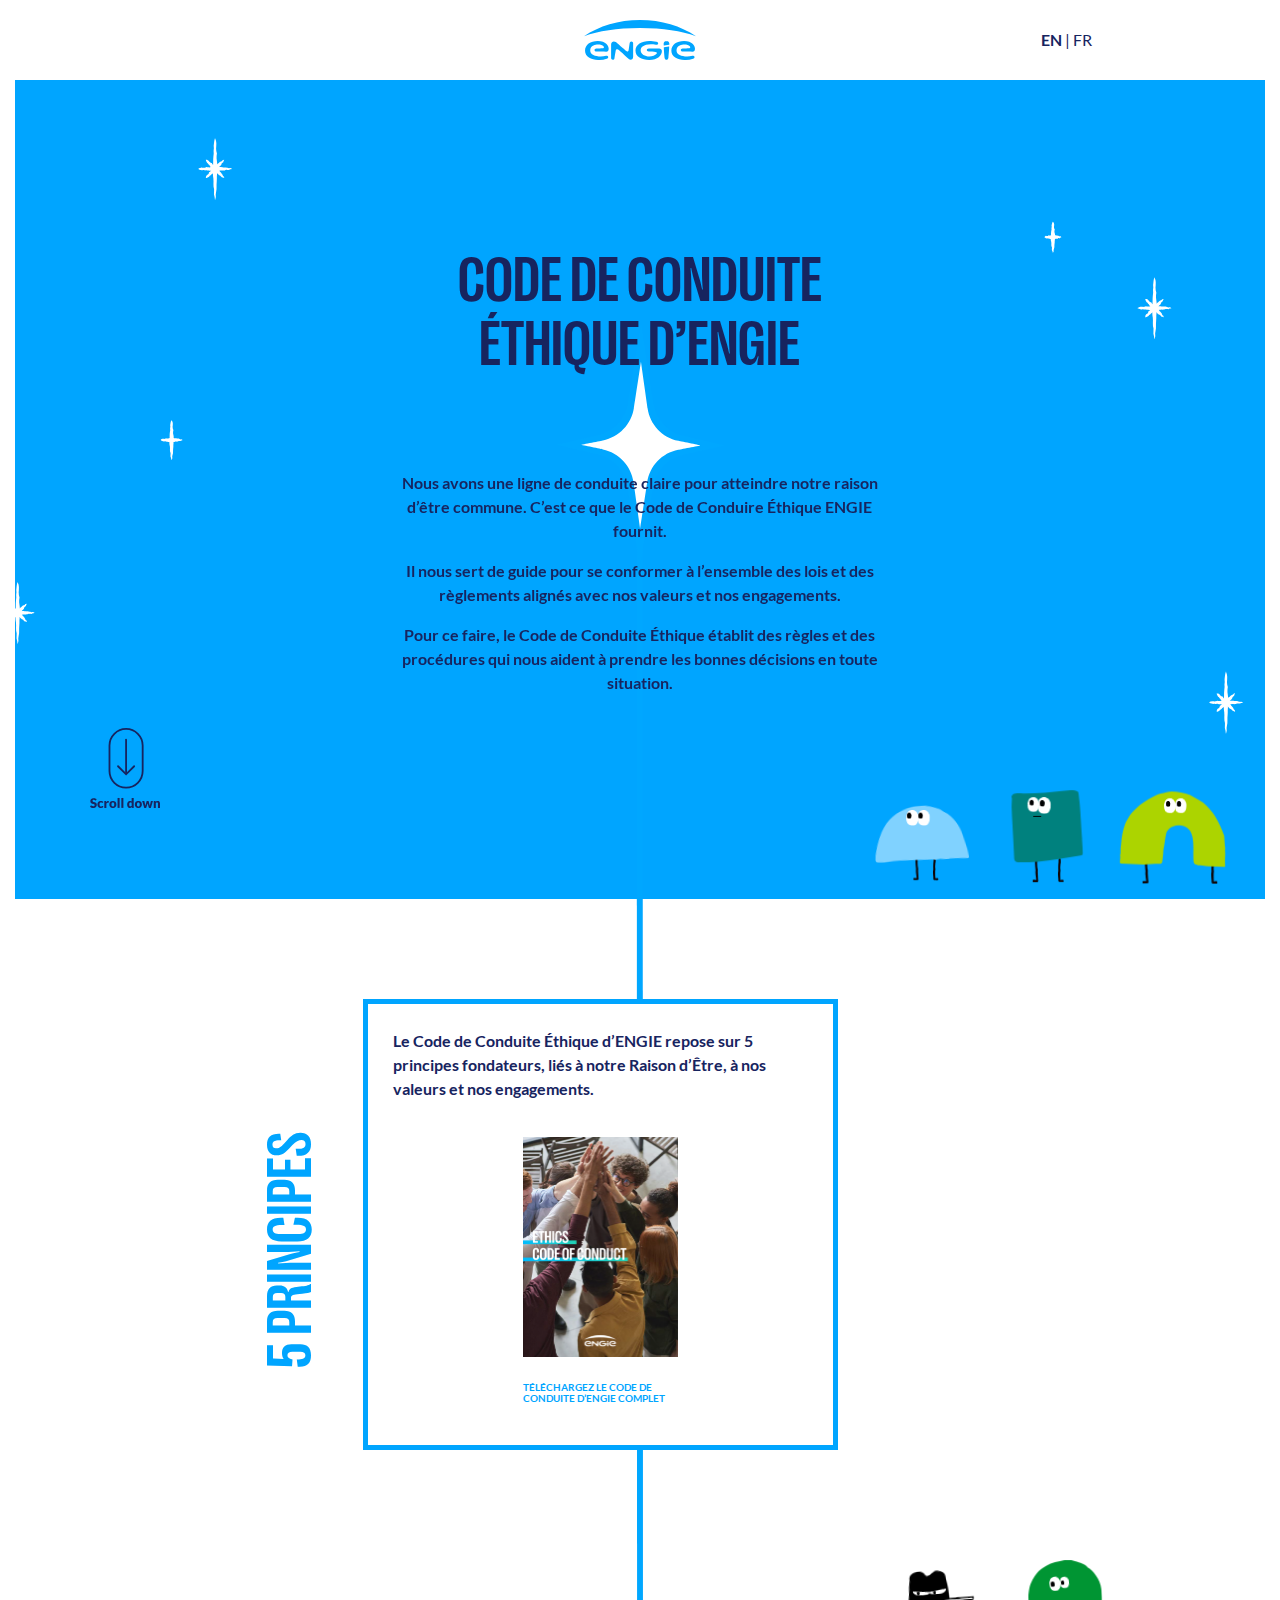
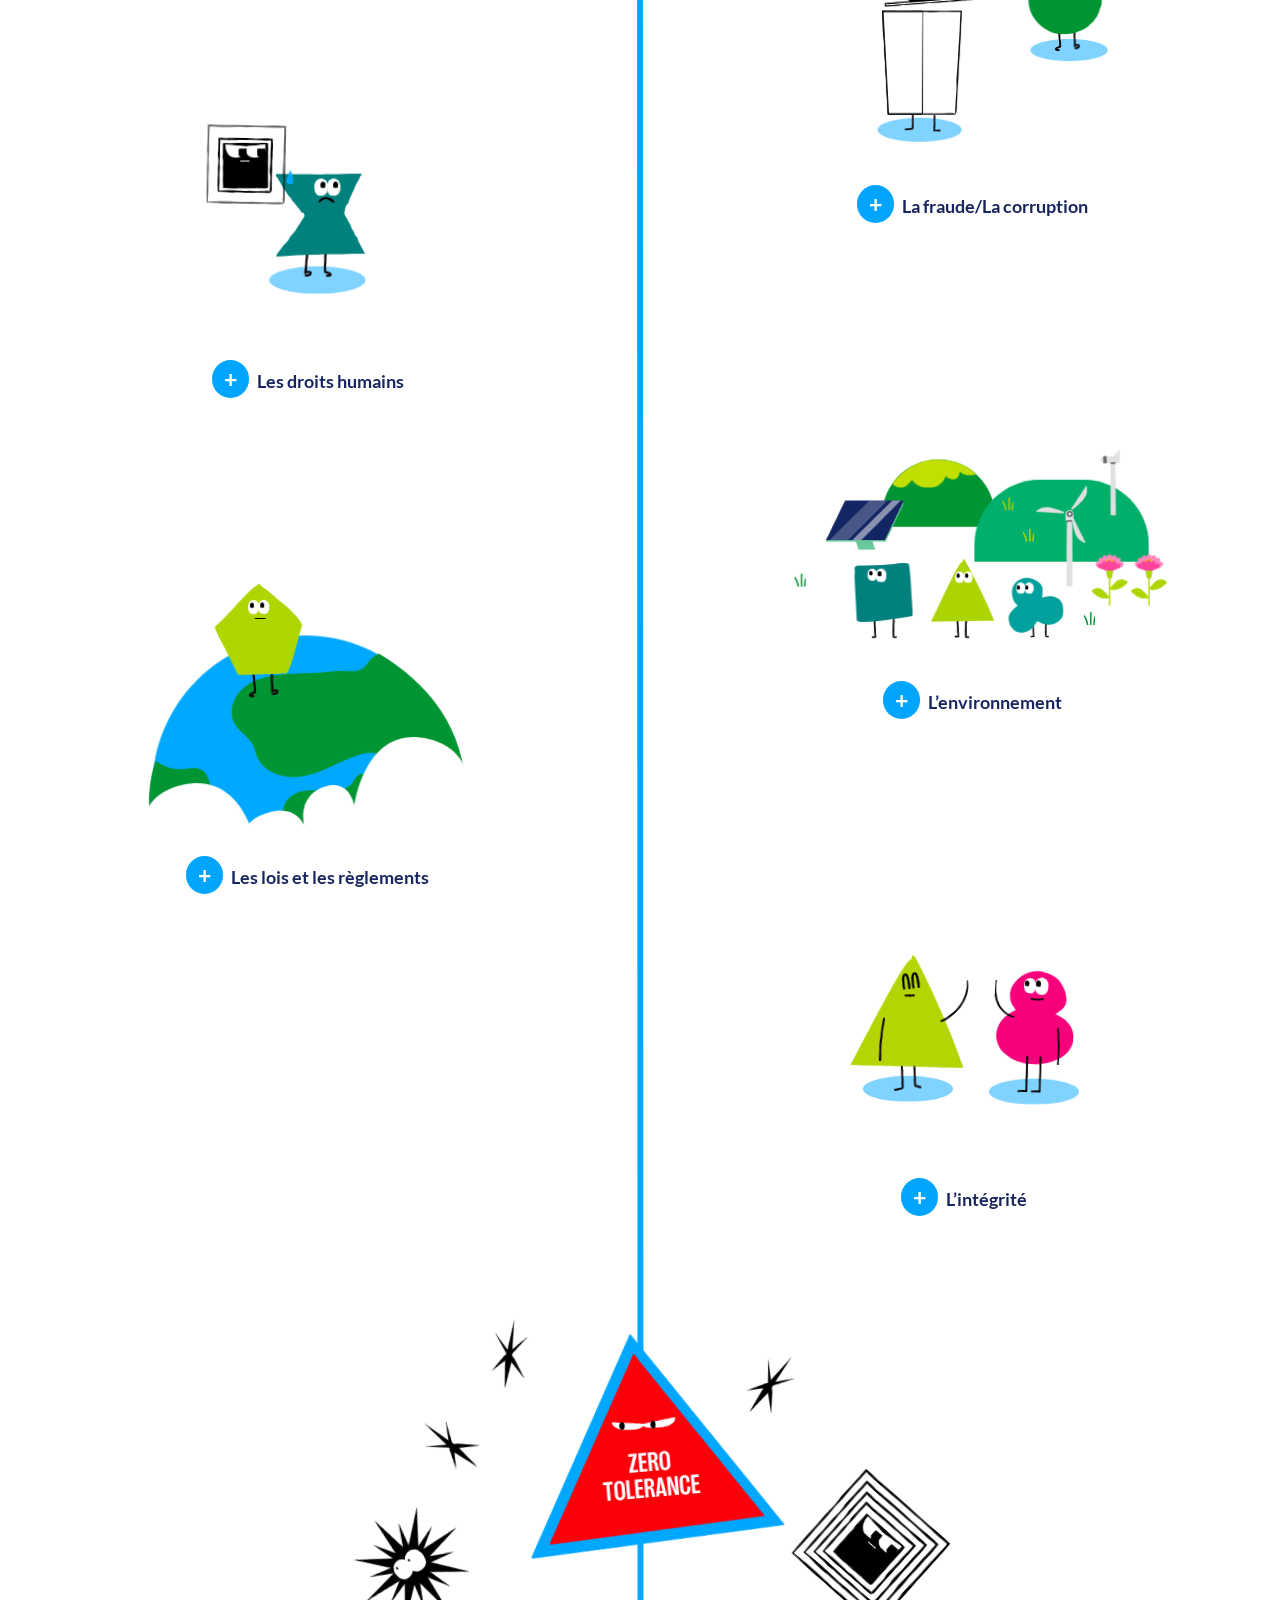
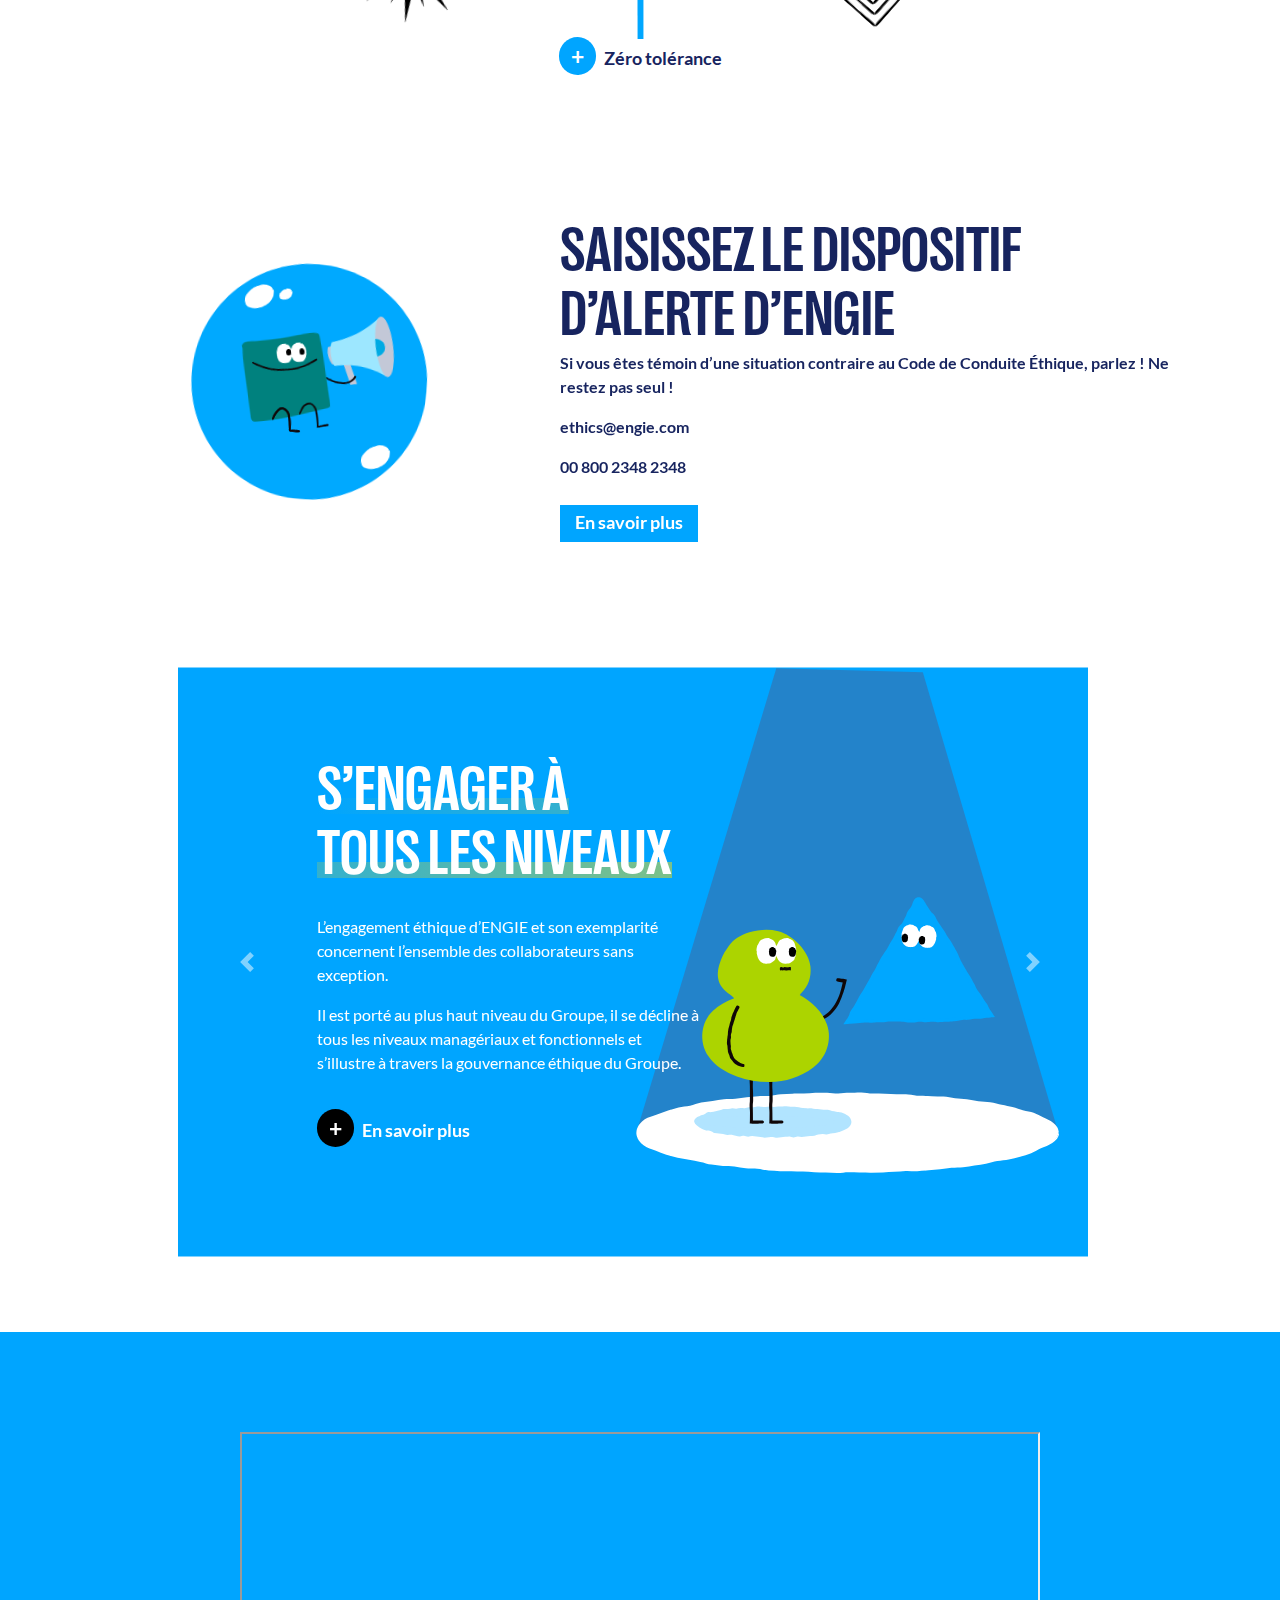
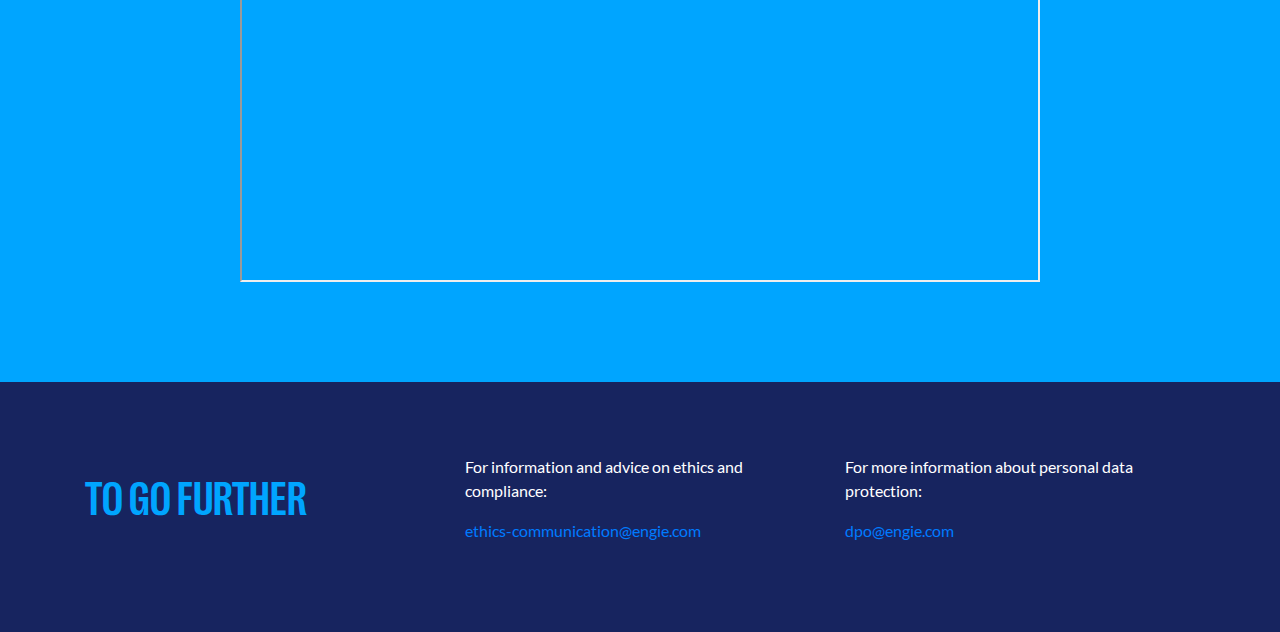
==== index_fr.html @ 811397be "french version" ====
<!doctype html>
<html lang="en">
  <head>
    <!-- Required meta tags -->
    <meta charset="utf-8">
    <meta name="viewport" content="width=device-width, initial-scale=1, shrink-to-fit=no">

    <!-- CSS -->
    <link rel="stylesheet" href="./vendor/bootstrap/css/bootstrap.min.css">
    <link rel="stylesheet" href="./css/index.css">

    <title>Engie Code of Ethics</title>
  </head>
  <body>
    <div class="app">
        <div class="container-fluid">

          <div class="d-flex justify-content-center">
            <!-- <div id="star" class="col-lg-2 purpose test"></div> -->
            <lottie-player 
              id="star" 
              class="col-lg-2 purpose " 
              src="./00_star.json" 
            />
          </div>

          <nav class="nav-brand navbar-light">
            <div class="row">
              <div class="col-sm-4"></div>
              <div class="col-sm-4 d-flex justify-content-center">
                <a class="nav-brand " href="https://www.engie.com/en"><img height="40px" src="./assets/logo.svg" /></a>
              </div>
              <div class="col-sm-4 d-flex justify-content-center align-items-center">
                <a href="index.html"><span class="paragraph"><b>EN</b></span></a>
                <span class="paragraph">&nbsp;|&nbsp;</span>
                <a href="index_fr.html"><span class="paragraph">FR</span></a>
              </div>
            </div>
          </nav>

          <div id="characters" class="lottie-small home-lottie d-none d-xl-block"></div>
          <div class="scroll d-none d-xl-block"><img src="./assets/scroll.svg" height="80px" /></div>

          <!-- Hero -->
          <section class="cover-container row align-items-center" id="hero">
            <div class="col-lg-5 col-md-8 col-sm-8 text-center ml-auto mr-auto">
              <span class="heading">CODE DE CONDUITE<br />ÉTHIQUE D’ENGIE</span>
              <p class="paragraph bold main-top">Nous avons une ligne de conduite claire pour atteindre notre raison d’être commune. C’est ce que le Code de Conduire Éthique ENGIE fournit.</p>
              <p class="paragraph bold">Il nous sert de guide pour se conformer à l’ensemble des lois et des règlements alignés avec nos valeurs et nos engagements.</p>
              <p class="paragraph bold bottom">Pour ce faire, le Code de Conduite Éthique établit des règles et des procédures qui nous aident à prendre les bonnes décisions en toute situation.</p>
            </div>
          </section>


          <div class="container chapters-container">
          <!-- Chapters -->
          <section id="chapters">
            <div class="row align-items-center d-flex justify-content-center">
              <span class="heading principles-title">5 PRINCIPES</span>
              <div class="col-xl-5 col-lg-12 principles-container right">
                <p class="paragraph bold top">Le Code de Conduite Éthique d’ENGIE repose sur 5 principes fondateurs, liés à notre Raison d’Être, à nos valeurs et nos engagements.</p>
                <div class="align-items-center d-flex justify-content-center">
                  <div>
                    <a href="https://www.engie.com/sites/default/files/assets/documents/2024-01/ENGIE_Ethics%20Code%20of%20Conduct_EN_0.pdf" target="_blank"><button><img src="./assets/conduct.png" height="220px" /></button></a>
                    <div>
                      <a href="https://www.engie.com/sites/default/files/assets/documents/2024-01/ENGIE_Ethics%20Code%20of%20Conduct_EN_0.pdf" target="_blank"><p class="paragraph bold instruction blue">TÉLÉCHARGEZ LE CODE DE<br />CONDUITE D’ENGIE COMPLET</p></a>
                    </div>
                  </div>
                </div>
              </div>
            </div>
            <div class="row align-items-top">
              <div class="col-xl-5 col-lg-12 d-flex flex-column chapter align-items-center ch">
                <div id="respect" class="lottie-small"></div>
                <button type="button" data-toggle="modal" data-target="#chapter02"><span class="plus-icon">+</span>Les droits humains</button>
              </div>
              <div class="col-xl-5 col-lg-12 ml-auto d-flex flex-column align-items-center ch">
                <div id="corruption" class="lottie-small"></div>
                <button type="button" data-toggle="modal" data-target="#chapter01"><span class="plus-icon">+</span>La fraude/La corruption</button>
              </div>
            </div>
            <div class="row ">
              <div class="col-xl-5 col-lg-12 d-flex flex-column chapter align-items-center ch">
                <div id="compliance" class="lottie-small"></div>
                <button type="button" data-toggle="modal" data-target="#chapter04"><span class="plus-icon">+</span>Les lois et les règlements</button>
              </div>
              <div class="col-xl-5 col-lg-12 ml-auto d-flex flex-column align-items-center ch">
                <div id="environment" class="lottie-small"></div>
                <button type="button" data-toggle="modal" data-target="#chapter03"><span class="plus-icon">+</span>L’environnement</button>
              </div>
            </div>
            <div class="col-xl-5 col-lg-12 ml-auto d-flex flex-column justify-content-center align-items-center ch">
              <div id="integrity" class="lottie-small"></div>
              <button type="button" data-toggle="modal" data-target="#chapter05"><span class="plus-icon">+</span>L’intégrité</button>
            </div>
            <!-- Zero Tolerance -->
            <div class="col-xl-12 ml-auto mr-auto d-flex justify-content-center top align-items-center shrink-to-fit">
              <div id="tolerance" class="lottie-big"></div>
            </div>
            <div class="col-xl-12 ml-auto mr-auto d-flex justify-content-center align-items-center shrink-to-fit white-bg">
              <button class="tolerance-button" type="button" data-toggle="modal" data-target="#chapter06"><span class="plus-icon">+</span>Zéro tolérance</button>
            </div>
          </section>

          <div class="white-bg">
            <!-- Call to Action -->
            <section id="call-to-action">
              <div class="row align-items-center">
                <div class="col-xl-5 d-flex justify-content-center">
                  <div id="report" class="lottie-small bubble"></div>
                </div>
                <div class="col-xl-7">
                  <span class="heading">SAISISSEZ LE DISPOSITIF D’ALERTE D’ENGIE</span>
                  <p class="paragraph bold">Si vous êtes témoin d’une situation contraire au Code de Conduite Éthique, parlez ! Ne restez pas seul !</p>
                  <p class="paragraph bold">ethics@engie.com</p>
                  <p class="paragraph bold">00 800 2348 2348</p>
                  <a href="https://www.engie.com/en/ethics-and-compliance/whistleblowing-system" target=”_blank”><button class="white blue-bg cta-btn"><span>En savoir plus</span></button></a>
                </div>
              </div>
            </section>

            <!-- Carousel -->
            <section id="slideshow" class=" d-flex justify-content-center">
              <div id="carouselExampleControls" class="slideshow-container carousel slide col-xl-10 col-sm-12">
                <div class="carousel-inner">

                  <div class="slide1 carousel-item active row align-items-center mt-auto">
                    <div class="slide-content col-xl-5 offset-xl-2 col-sm-12">
                      <span class="heading underline slide-title white">S’ENGAGER À<br />TOUS LES NIVEAUX</span>
                      <p class="white top">L’engagement éthique d’ENGIE et son exemplarité concernent l’ensemble des collaborateurs sans exception.</p>
                      <p class="white">Il est porté au plus haut niveau du Groupe, il se décline à tous les niveaux managériaux et fonctionnels et s’illustre à travers la gouvernance éthique du Groupe.</p>
                      <a href="https://www.engie.com/en/group/ethics-and-compliance/principles-and-commitments" target="_blank"><button type="button" class="white"><span class="plus-icon black-bg">+</span>En savoir plus</button></a>
                    </div>
                  </div>

                  <div class="slide2 carousel-item row align-items-center">
                    <div class="slide-content col-xl-5 offset-xl-2 col-sm-12">
                      <span class="heading underline slide-title white">S’INFORMER, SE FORMER <br />ET PRÉVENIR</span>
                      <p class="white top">Pour lutter contre la corruption, tous les collaborateurs, particulièrement les plus exposés à ce risque, doivent être sensibilisés et formés pour prévenir des situations non conformes au Code de Conduite Éthique.</p>
                      <a href="https://www.engie.com/en/group/ethics-and-compliance/policies-and-procedures/ethical-compliance-referential/training" target="_blank"><button type="button" class="white"><span class="plus-icon black-bg">+</span>En savoir plus</button></a>
                    </div>
                  </div>

                  <div class="slide3 carousel-item row align-items-center">
                    <div class="slide-content col-xl-5 offset-xl-2 col-sm-12">
                      <span class="heading underline slide-title white">LES FONDEMENTS DE NOS PRINCIPES ÉTHIQUES</span>
                      <p class="white top">Les principes éthiques de notre Groupe s’appuient sur les plus hauts standards internationaux que nous promouvons dans tous nos projets.</p>
                      <a href="https://www.engie.com/en/group/ethics-and-compliance/principles-and-commitments" target="_blank"><button type="button" class="white"><span class="plus-icon black-bg">+</span>En savoir plus</button></a>
                    </div>
                  </div>
                  
                </div>
                <a class="carousel-control-prev" href="#carouselExampleControls" role="button" data-slide="prev">
                  <span class="carousel-control-prev-icon" aria-hidden="true"></span>
                  <span class="sr-only">Previous</span>
                </a>
                <a class="carousel-control-next" href="#carouselExampleControls" role="button" data-slide="next">
                  <span class="carousel-control-next-icon" aria-hidden="true"></span>
                  <span class="sr-only">Next</span>
                </a>
              </div>
            </section>
          </div>
        </div>
        </div>
      </div>

      <!-- Video -->
      <section id="video">

        <div class="video-container blue-bg">
          <div class="col-lg-12 d-flex justify-content-center">
            <iframe width="800" height="450" src="https://www.youtube.com/embed/NpEaa2P7qZI?si=q3RFvHEc3uWo_4ni" title="YouTube video player"></iframe>
          </div>
        </div>
      </section>
      
      <!-- Footer -->
      <footer id="footer">
        <div class="container">
          <div class="footer-content row align-items-center">
            <div class="col-lg-4">
              <h3>TO GO FURTHER</h3>
            </div>
            <div class="col-lg-4">
              <p class="white">For information and advice  on ethics and compliance:</p>
              <p class="white"><a href="#">ethics-communication@engie.com</a></p>
            </div>
            <div class="col-lg-4">
              <p class="white">For more information about personal data protection:</p>
              <p class="white"><a href="#">dpo@engie.com</a></p>
            </div>
          </div>
        </div>
      </footer>
    </div>

    <!-- Modals -->
    <div class="modal fade" id="chapter01" tabindex="-1" role="dialog" aria-labelledby="No Corruption and Fraud" aria-hidden="true">
      <div class="modal-dialog modal-dialog-centered" role="document">
        <div class="modal-content m-container">
          <div class="modal-header ">
            <span class="modal-l modal-p mt-auto">La corruption et la fraude sont absolument proscrits</span>
            <button type="button" class="close" data-dismiss="modal" aria-label="Close">
              <span aria-hidden="true">&times;</span>
            </button>
          </div>
          <div class="modal-body">
            <h2 class="modal-h"><b>Aucune forme de corruption ou de trafic d’influence, même mineur, ne sera tolérée.</b>
              <br />Cela inclut notamment :
              <ul>
                <li>es paiements à une autorité publique pour faciliter une action</li>
                <li>les participations à un financement politique</li>
                <li>les émissions de facture indues</li>
                <li>les opportunités professionnelles (stages compris) hors des procédures RH.</li>
              </ul>
            </h2>
            <a href="https://www.engie.com/en/group/ethics-and-compliance/policies-and-procedures/group-integrity-referential" target="_blank">Vous souhaitez en savoir plus? Cliquez ici.</a>
          </div>
        </div>
      </div>
    </div>
    <div class="modal fade" id="chapter02" tabindex="-1" role="dialog" aria-labelledby="Respect for human rights" aria-hidden="true">
      <div class="modal-dialog modal-dialog-centered" role="document">
        <div class="modal-content m-container">
          <div class="modal-header ">
            <span class="modal-l modal-p mt-auto">Les droits humains doivent être respectés</span>
            <button type="button" class="close" data-dismiss="modal" aria-label="Close">
              <span aria-hidden="true">&times;</span>
            </button>
          </div>
          <div class="modal-body">
            <h2 class="modal-h"><b>Inclusif, au nom de sa Politique Diversité, Equité et Inclusion, le Groupe sanctionne toute forme de discrimination.</b><br />
              <ul>
                <li>Le travail forcé ou infantile est prohibé</li>
                <li>La liberté syndicale est respectée</li>
                <li>Les communautés locales doivent être systématiquement prises en compte</li>
              </ul>
            </h2>
            <a href="https://www.engie.com/en/group/ethics-and-compliance/policies-and-procedures/human-rights-referential" target="_blank">Vous souhaitez en savoir plus? Cliquez ici.</a>
          </div>
        </div>
      </div>
    </div>
    <div class="modal fade" id="chapter03" tabindex="-1" role="dialog" aria-labelledby="Commitment to environmental protection" aria-hidden="true">
      <div class="modal-dialog modal-dialog-centered" role="document">
        <div class="modal-content m-container">
          <div class="modal-header">
            <span class="modal-l modal-p mt-auto">La protection de l’environnement est un engagement<br />qui nous oblige</span>
            <button type="button" class="close" data-dismiss="modal" aria-label="Close">
              <span aria-hidden="true">&times;</span>
            </button>
          </div>
          <div class="modal-body">
            <h2 class="modal-h"><b>La protection de l’environnement est au cœur des préoccupations du Groupe et de ses engagements RSE.</b><br />Omettre d’effectuer une étude d’impact, qu’elle soit environnementale ou sociétale, ou l’effectuer partiellement, accepter de fournisseurs des pratiques qui transigent avec nos engagements en matière de développement durable, sont autant de manquements à nos engagements.</h2>
            <a href="https://www.engie.com/en/analysts/governance/duty-of-vigilance-environmental-societal-risks" target="_blank">Vous souhaitez en savoir plus? Cliquez ici.</a>
          </div>
        </div>
      </div>
    </div>
    <div class="modal fade" id="chapter04" tabindex="-1" role="dialog" aria-labelledby="Compliance with laws and regulations" aria-hidden="true">
      <div class="modal-dialog modal-dialog-centered" role="document">
        <div class="modal-content m-container">
          <div class="modal-header ">
            <span class="modal-l modal-p mt-auto">Les lois et les règlements s’appliquent<br />à chacun d’entre nous</span>
            <button type="button" class="close" data-dismiss="modal" aria-label="Close">
              <span aria-hidden="true">&times;</span>
            </button>
          </div>
          <div class="modal-body">
            <h2 class="modal-h"><b>Respecter les sanctions internationales et les règles sur le contrôle de l’exportation, être loyal dans nos pratiques commerciales et respecter la concurrence, sont des principes inaliénables, quelles que soient les zones d’activités.</b><br />Tout accord restreignant la concurrence, la favorisant ou la pénalisant (avec ou sans recours à la diffamation) est prohibé. Protéger l’entreprise, ses salariés et ses actifs (données personnelles, informations sensibles ou relevant de la propriété intellectuelle, etc.) est un impératif.</h2>
            <a href="https://www.engie.com/en/group/ethics-and-compliance/principles-and-commitments" target="_blank">Vous souhaitez en savoir plus? Cliquez ici.</a>
          </div>
        </div>
      </div>
    </div>
    <div class="modal fade" id="chapter05" tabindex="-1" role="dialog" aria-labelledby="Integrity and loyalty in our relationships with third parties" aria-hidden="true">
      <div class="modal-dialog modal-dialog-centered" role="document">
        <div class="modal-content m-container">
          <div class="modal-header ">
            <span class="modal-l modal-p mt-auto">L’intégrité et la loyauté président à nos<br />relations avec les tiers</span>
            <button type="button" class="close" data-dismiss="modal" aria-label="Close">
              <span aria-hidden="true">&times;</span>
            </button>
          </div>
          <div class="modal-body">
            <h2 class="modal-h"><b>En interaction permanente avec les autorités publiques et parapubliques, ENGIE accorde la plus haute exigence à la qualité des projets qu'elle soutient, des bénéficiaires de ses actions et des relations, intègres et transparents, qui la lient à ses parties prenantes.</b> Toute démarche non éthique destinée à influencer un tiers, toute action de mécénat engagée dans un contexte d’appel d’offre ou de renouvellement de contrat, est une entrave aux règles de transparence qui nous obligent.</h2>
            <a href="https://www.engie.com/en/group/ethics-and-compliance/policies-and-procedures" target="_blank">Vous souhaitez en savoir plus? Cliquez ici.</a>
          </div>
        </div>
      </div>
    </div>
    <div class="modal fade" id="chapter06" tabindex="-1" role="dialog" aria-labelledby="Integrity and loyalty in our relationships with third parties" aria-hidden="true">
      <div class="modal-dialog modal-dialog-centered" role="document">
        <div class="modal-content m-container">
          <div class="modal-header ">
            <span class="modal-l modal-p mt-auto">Zéro tolérance</span>
            <button type="button" class="close" data-dismiss="modal" aria-label="Close">
              <span aria-hidden="true">&times;</span>
            </button>
          </div>
          <div class="modal-body">
            <h2 class="modal-h"><b>Notre principe de tolérance zéro exige que toute violation de notre Code de Conduite Éthique entraîne des sanctions.</b><br />Celles-ci seront appliquées par un manager de l’entité de l’employé concerné. Tout acte de corruption entraînera un licenciement.</h2>
          </div>
        </div>
      </div>
    </div>


    <!-- JavaScript -->
    <script src="./vendor/jquery/jquery.min.js"></script>
    <script src="./vendor/popper/popper.js"></script>
    <script src="./vendor/bootstrap/js/bootstrap.min.js"></script>
    <script src="./vendor/lottie/lottie.min.js"></script>
    <script src="./vendor/lottie/lottie-interactivity.min.js"></script>
    <script src="./vendor/lottie/lottie-player.min.js"></script>
    <script src="./js/index.js"></script>

  </body>
</html>
---- css/index.css ----
@font-face {
    font-family: 'RightGrotesk Narrow';
    src: url('../assets/RightGrotesk-NarrowBold.ttf') format('truetype');
    src: url('../assets/RightGrotesk-NarrowBold.otf') format('truetype');
}

@font-face {
    font-family: 'Lato';
    src: url('../assets/Lato-Regular.ttf') format('truetype');
    font-weight: normal;
}

@font-face {
    font-family: 'Lato';
    src: url('../assets/Lato-Bold.ttf') format('truetype');
    font-weight: bold;
}

body {
    font-family: 'Lato', sans-serif;
}

h1 {
    font-family: 'RightGrotesk Narrow', sans-serif;
    font-weight: bold;
    font-size: 4em;
    line-height: 1em;
    text-transform: capitalize;
    color: #17245F;
    padding-bottom: 12px;
}

.main-top {
    padding-top: 10vh;
}

.heading {
    font-family: 'RightGrotesk Narrow', sans-serif;
    font-weight: bold;
    font-size: 4em;
    line-height: 1em;
    text-transform: capitalize;
    color: #17245F;
}

h3 {
    font-family: 'RightGrotesk Narrow', sans-serif;
    font-weight: bold;
    font-size: 3em;
    color: #00A5FF;
}

ul { padding-top: 25px; }

button {
	background: none;
	color: inherit;
	border: none;
	padding: 20px 0 0 0;
	font: inherit;
	cursor: pointer;
	outline: inherit;
    font-weight: bold;
    font-size: 1.1em;
    color: #17245F;
}

hr {
    border-color: #00A5FF;
}

/* CLASSES */
.app {
    display: flex;
    justify-content: center;
}

.cover-container {
    margin: auto;
}

.background-container {
    position: relative;
    aspect-ratio: 1920 / 3957;
    width: 100%;
    max-width: 1920px;
    min-height: 400px; /* Adjust as needed */
    background-image: url('../assets/layout.png');
    background-size: cover;
    background-position: center top;
    background-repeat: no-repeat;
}

.paragraph {
    font-family: 'Lato', sans-serif;
    font-size: 1em;
    color: #17245F;
}

.bold { font-weight: bold; }

.nav-brand {
    padding: 10px 0;
}

.instruction { 
    padding-top: 8px;
    text-align: center;
    font-size: 0.7em;
    line-height: normal;
}

.underline {
    text-decoration: none;
    background-image: linear-gradient(90deg, rgb(0,165,255), rgb(124,193,136));
    background-repeat: no-repeat;
    background-position: 0% 82%;;
    background-size: 100% 16px;
}

.plus-icon {
    font-size: 1.3em;
    color: white;
    background-color: #00A5FF;
    border-radius: 125px;
    margin-right: 8px;
    padding: 5px 12px;
}

.chapter {
    padding-top: 175px;
}

.spaced { margin: 200px 0; }

.top { padding-top: 25px;}

.right {margin-right: 35vh;}

.bottom { padding-bottom: 15px; }

.cta-btn { padding: 5px 15px; margin-top: 10px; }

.test-div {
    background-color: rgb(255, 0, 0, 0.25);
    padding: 150px 100px;
}
.test {
    background-color: rgb(255, 0, 0, 0.25);
    /* padding: 10px 50px; */
}
.tolerance-button {
    padding: 0 0 50px 0;
}

/* MODALS AND SLIDES */
.principles-container {
    border: 5px solid #00A5FF;
    background-color: white;
    padding: 0 25px 25px 25px;
    margin-bottom: 50px;
    max-width: 800px;
}

.principles-title {
    transform: rotate(-90deg);
    color: #00A5FF;
    padding-top: 100px;
}

.m-container {
    border: 15px solid #00A5FF;
    border-style: solid none;
}

.modal-header {
    border: none;
    padding-bottom: 0;
}

button.close {
    color: white;
    background-color: #00A5FF;
    opacity: 1;
    text-shadow: none;
    border-radius: 100px;
    margin: 5px 5px 5px 10px !important;
    padding: 5px 10px !important;
}

.modal-l {
    color: white;
    background-color: #17245F;
    padding: 0 10px;
    margin: 8px 0;
}

.modal-h {
    /* font-weight: bold; */
    font-size: 1.2em;
    color: #182465;
    padding-bottom: 15px;
}

.modal-p { font-size: 0.8em; }

.slideshow-container {
    padding: 70px 0;
}

.slide-content {
    padding: 100px 0;
}

.slide1 {
    height: 600px;
    background-image: url('../assets/slide1.svg');
    background-size: cover;
}

.slide2 {
    height: 600px;
    background-image: url('../assets/slide2.svg');
    background-size: cover;
}

.slide3 {
    height: 600px;
    background-image: url('../assets/slide3.svg');
    background-size: cover;
}

/* COLOURS */
.white { color: white; }
.white-bg { background-color: white; }
.black-bg { background-color: black; }
.blue-bg { background-color: #00A5FF; }
.blue { color: #00A5FF; font-size: 0.6em ; padding-top: 25px; text-align: left; }

/* IDS */
#hero {
    height: 91vh;
    max-height: 1080px;
    background-image: url("../assets/hero-bg.svg");
    background-repeat: no-repeat;
    background-size: cover;
    background-position: center;
    z-index: 0;
    margin-bottom: 100px;
}

.hero-background {
    position: relative;
    height: 90vh;
    width: 100%;
    max-height: 1080px;
    background-image: url("../assets/hero-bg.svg");
    background-repeat: no-repeat;
    background-size: cover;
}

/* CSS for Lottie container */
#lottie-container {
    position: fixed;
    top: 0;
    left: 0;
    width: 100%;
    height: 100%;
    z-index: -1; /* Ensure the Lottie container is behind other elements */
}

#ourPurpose {
    margin-top: 25px;
}

.purpose {
    min-height: 460vh;
    margin-top: 36vh;
    padding: 0;
    position: absolute;
    z-index: 0;
}

.home-lottie {
    position: absolute !important;
    margin-top: 68vh;
    margin-left: 65vw;
}

.scroll {
    position: absolute !important;
    margin-top: 72vh;
    margin-left: 75px;
}

.lottie-small {
    position: relative;
    width: 400px;
    height: 267px;
}

.lottie-big {
    position: relative;
    width: 800px;
    height: 400px;
}

.hero-lottie {
    position: relative;
    width: 350px;
    height: 234px;
}

#call-to-action { 
    padding: 100px 0 50px 0;
    background-color: white;
    position: relative;
    z-index: 100;
}

#slideshow {
    background-color: white;
    position: relative;
    z-index: 100;
}

#footer { background-color: #17245F; }
.video-container { padding: 100px 0;}
.footer-content { min-height: 250px; }

/* Styles for responsiveness */
@media (min-width: 1600px) {
    .purpose {
        min-height: 300vh;
        margin-top: 25vh;
        padding: 0;
        position: absolute;
        z-index: 0;
    }
}

@media (min-width: 2200px) {
    .purpose {
        min-height: 270vh;
        margin-top: 25vh;
        padding: 0;
        position: absolute;
        z-index: 0;
    }
}

@media (max-width: 1200px) {
    .heading { font-size: 2.5em; }
    .main-top {
        padding-top: 50px;
    }
    .principles-title {
        rotate: 90deg;
    }
    #hero { margin-bottom: 0;}
    .right { margin: 20px 0 0 0; }
    .chapter{ padding: 0; }
    #call-to-action { padding: 50px 0 0 0; }
    .bubble { display: none; }
    .ch { padding-top: 50px; }
    .slide-content { padding: 50px; }
    .slide1 { height: 500px; background-color: #00A5FF; background-image: none; }
    .slide2 { height: 500px; }
    .slide3 { height: 500px; }
    .home-lottie {margin-left: auto;}
    .lottie-big {
        position: relative;
        width: 600px;
        height: 225px;
    }
    .chapters-container { background-color: white; z-index: 500; position: relative;}
}


@media (max-width: 800px) {
    #hero { margin-bottom: 0; background-image: url("../assets/hero-bg-mobile.svg"); }
}
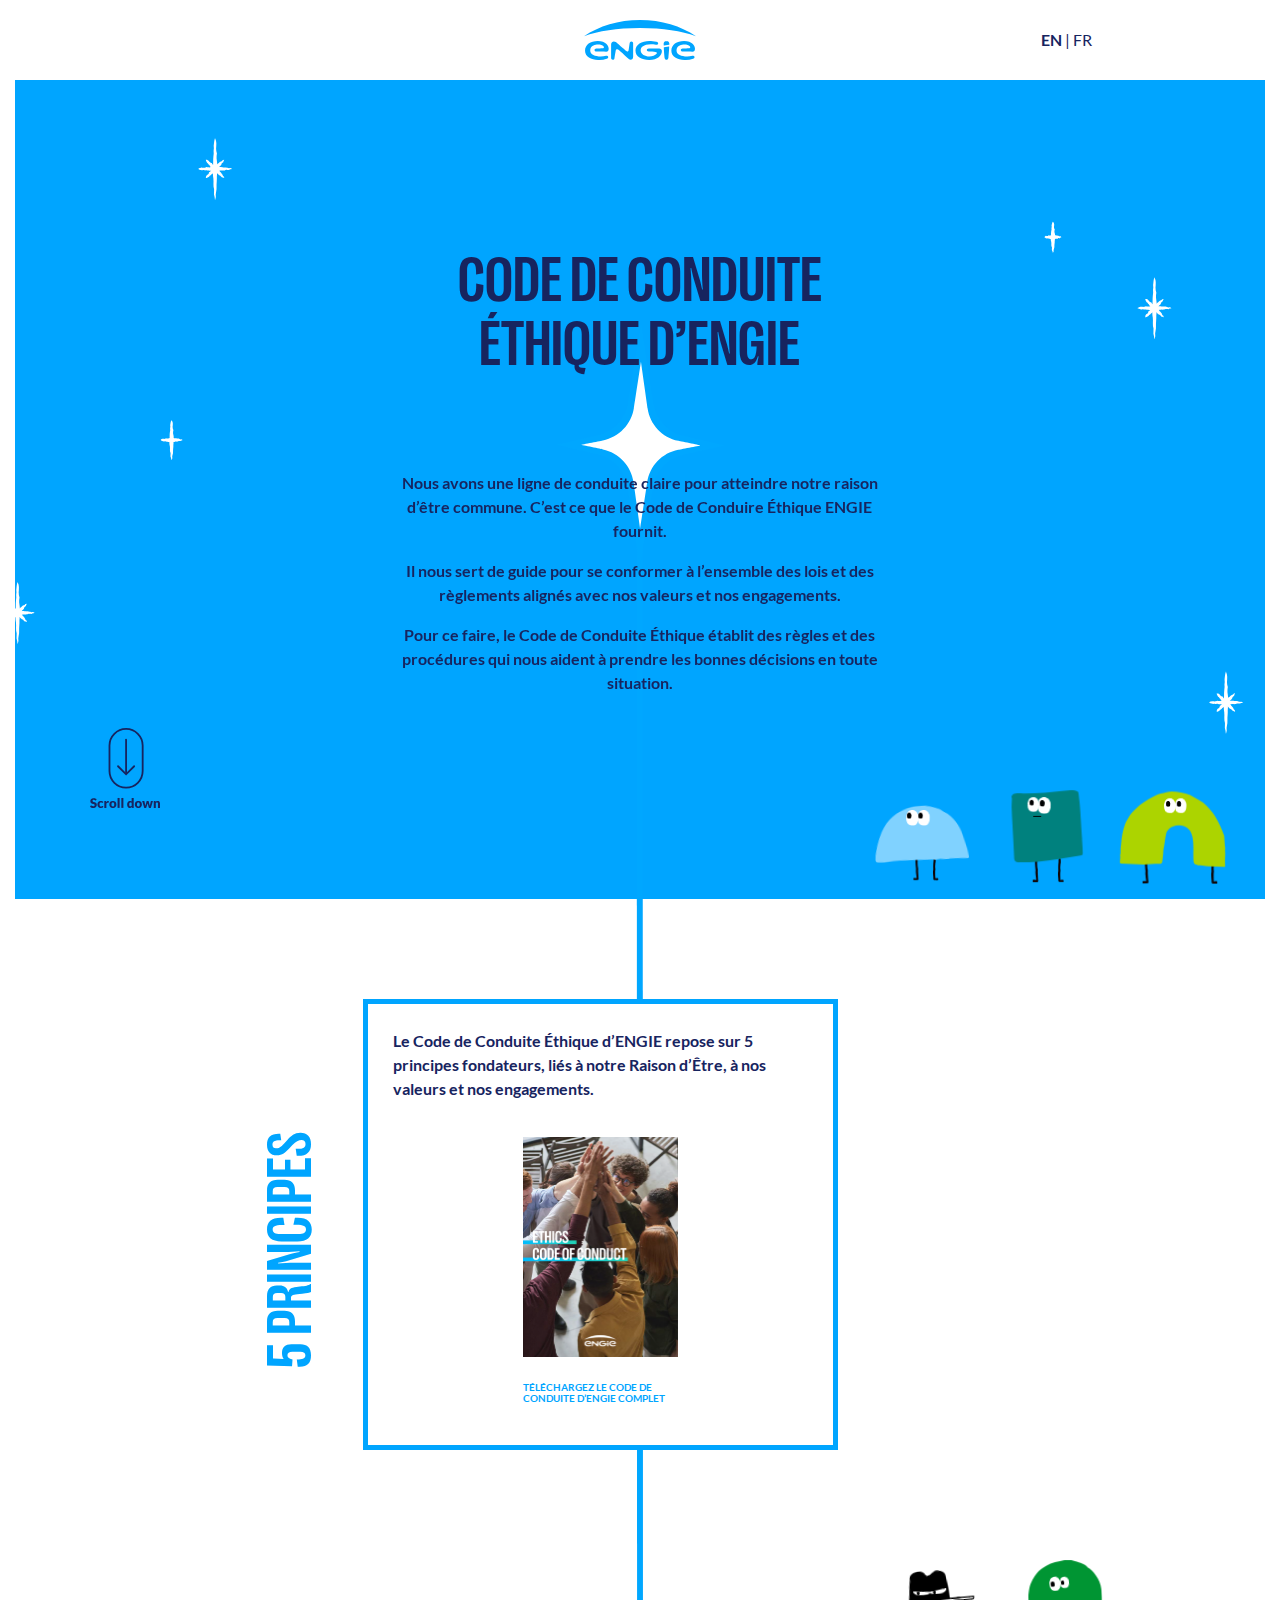
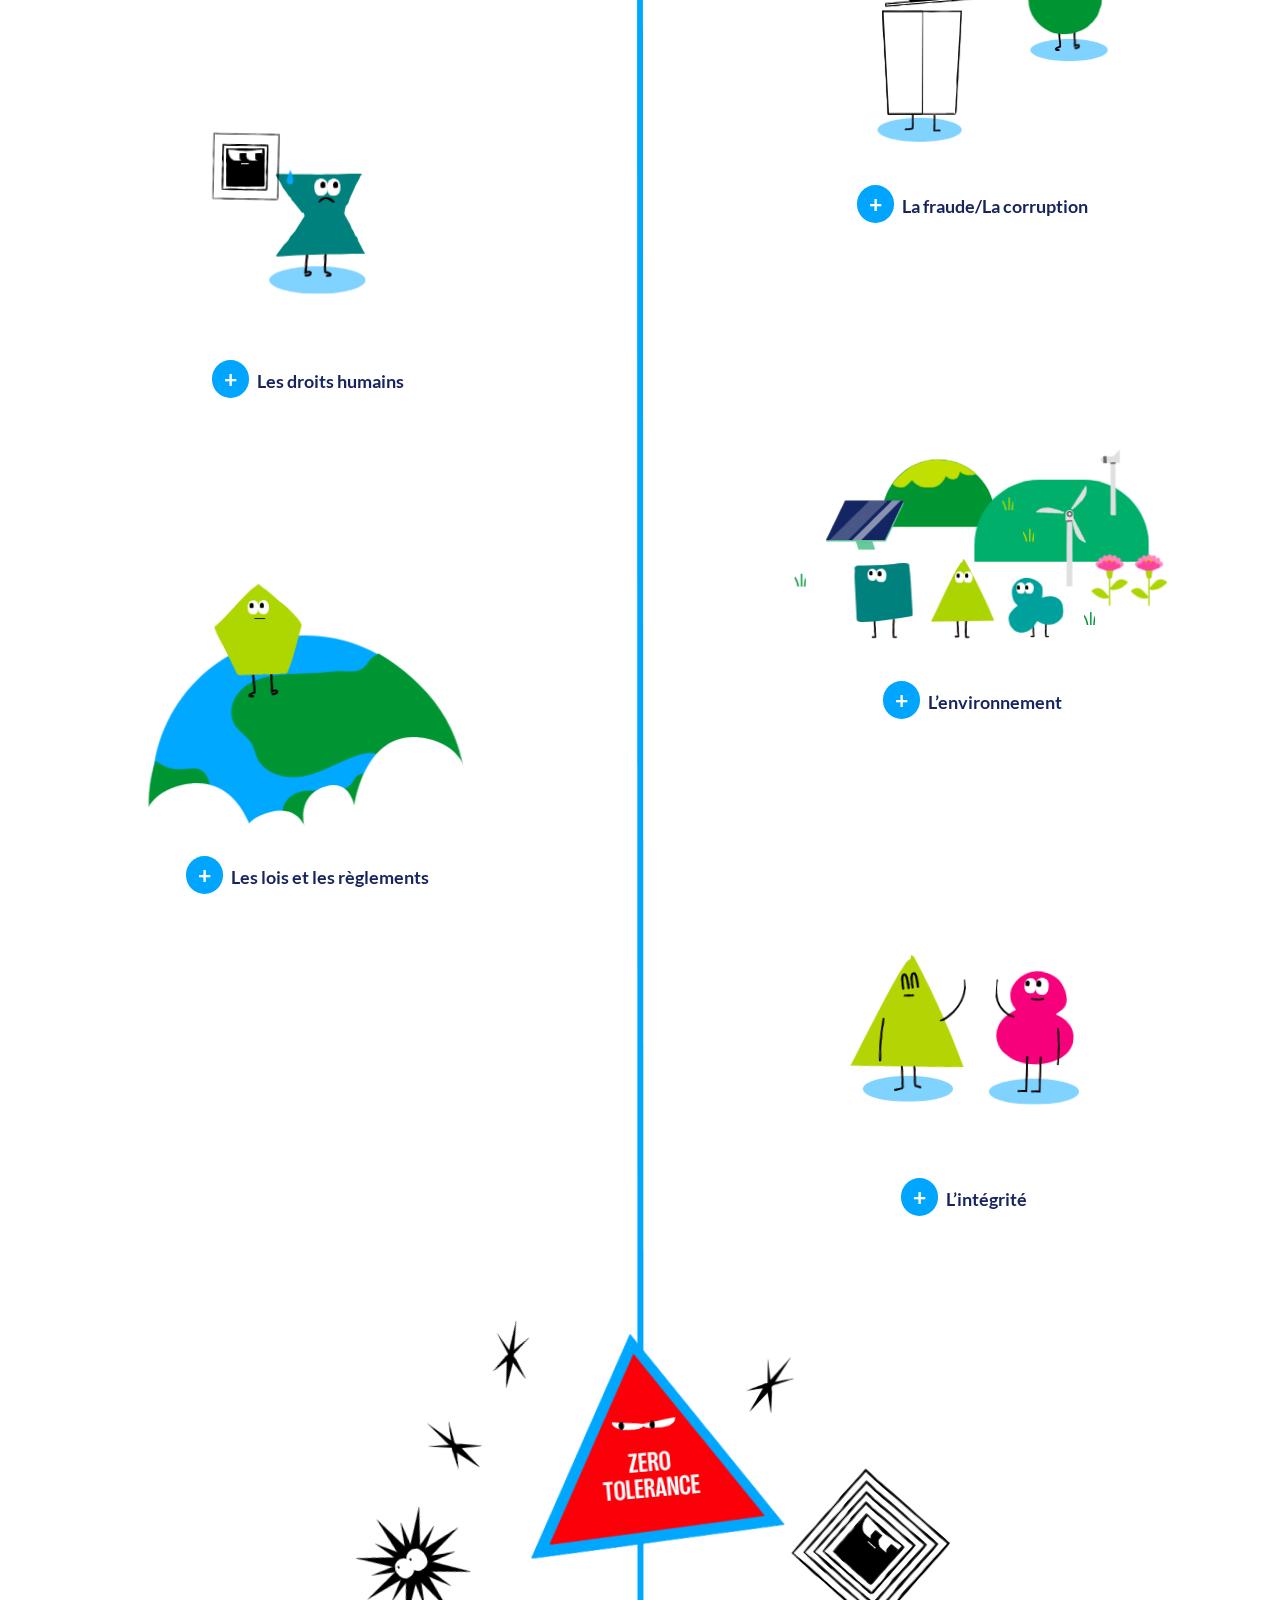
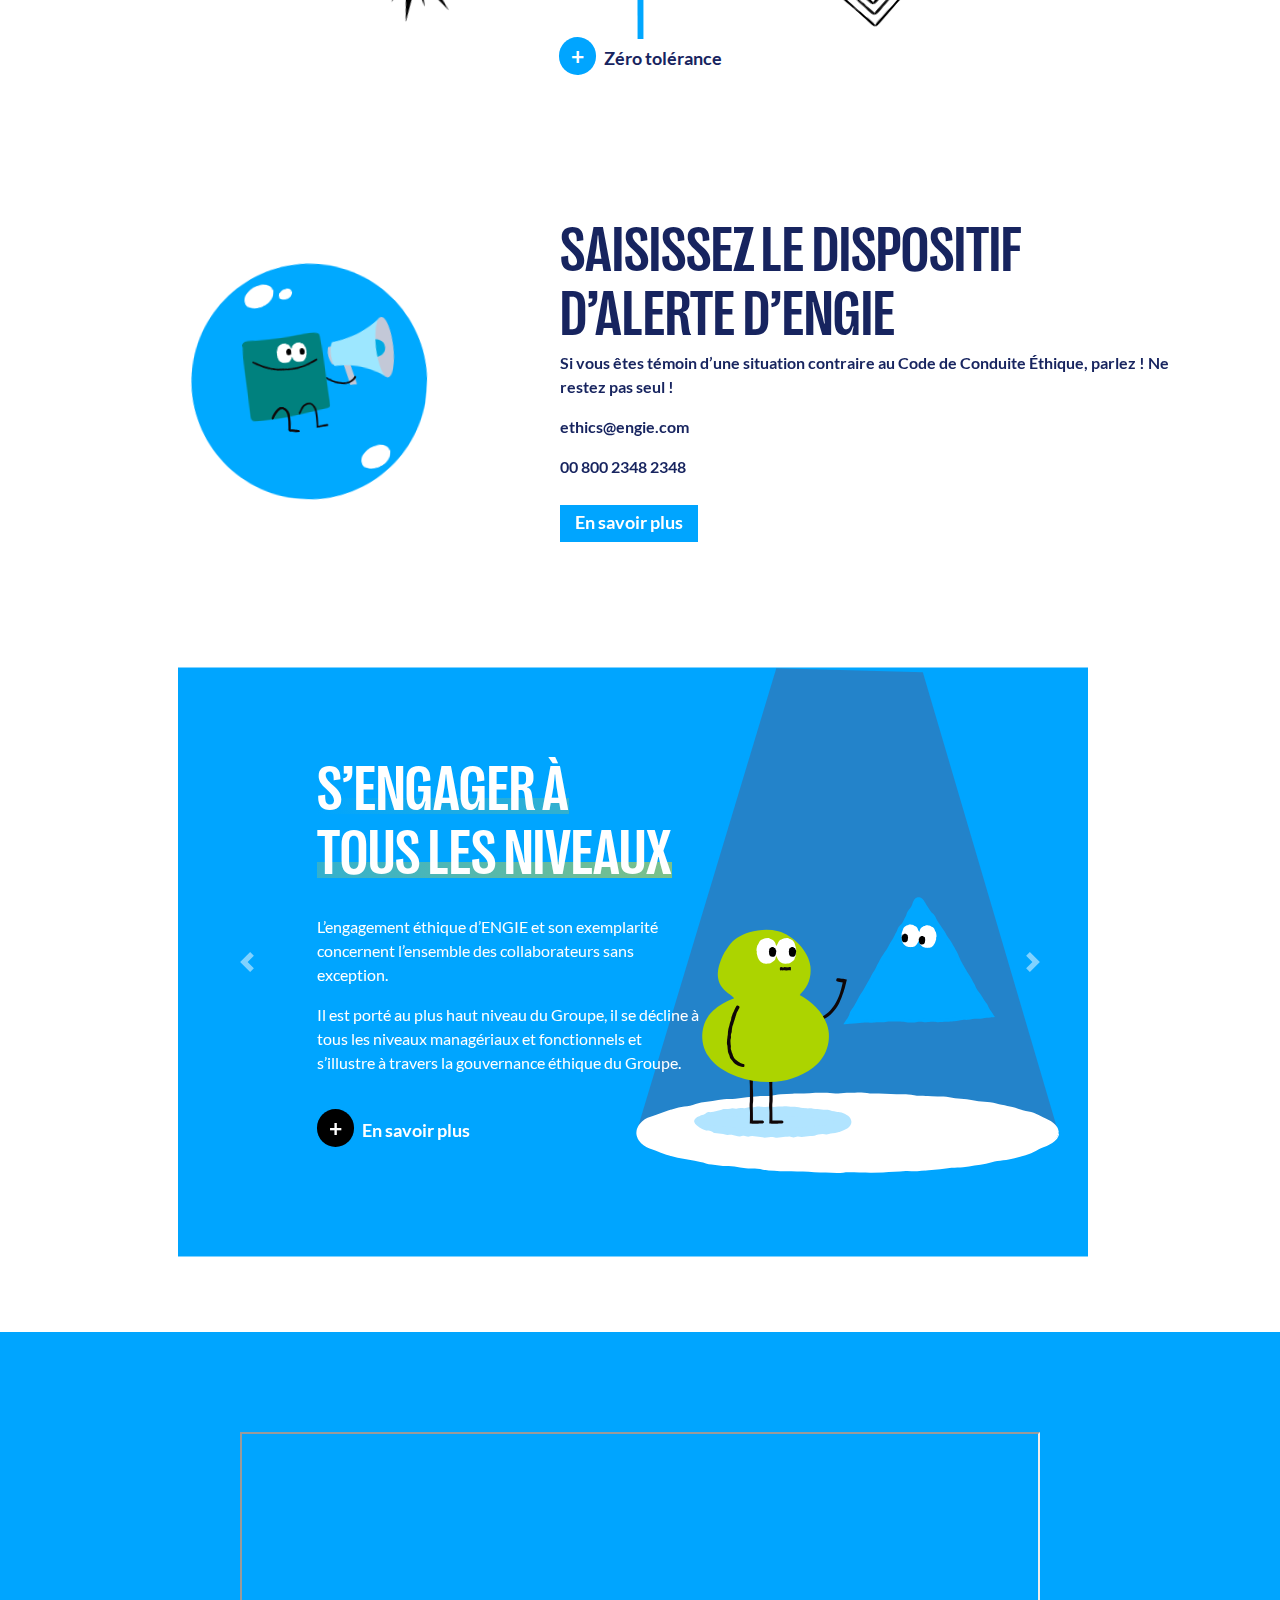
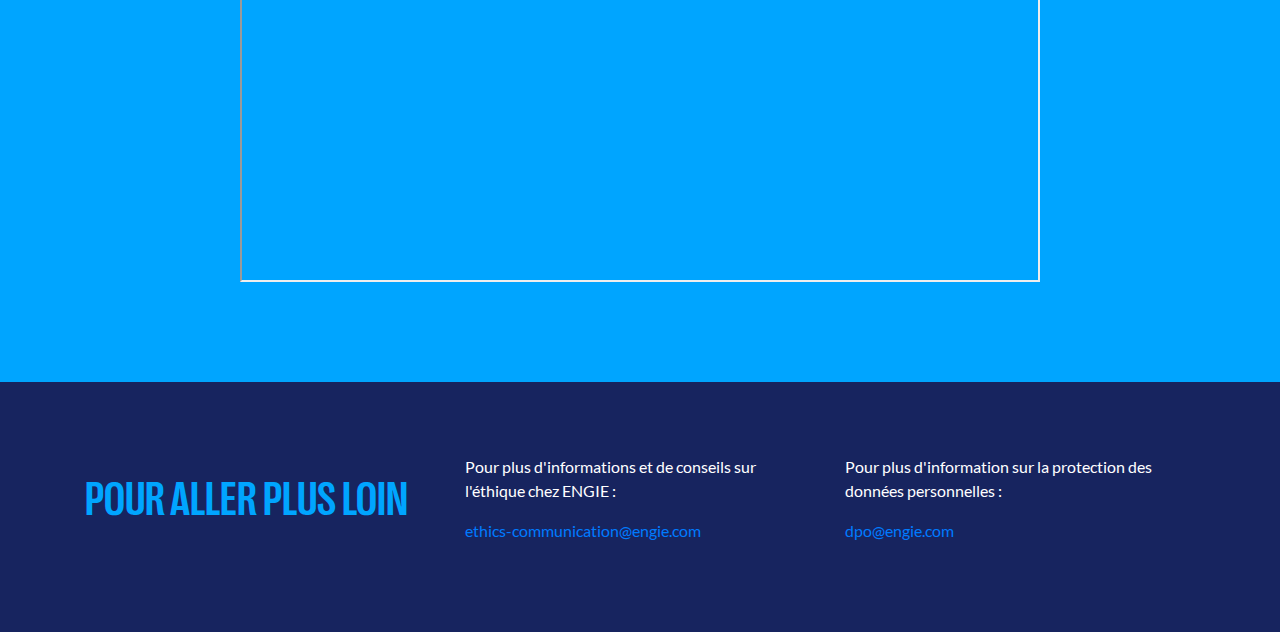
==== commit 777ae91d: "footer fr" ====
--- a/index_fr.html
+++ b/index_fr.html
@@ -180,14 +180,14 @@
         <div class="container">
           <div class="footer-content row align-items-center">
             <div class="col-lg-4">
-              <h3>TO GO FURTHER</h3>
+              <h3>POUR ALLER PLUS LOIN</h3>
             </div>
             <div class="col-lg-4">
-              <p class="white">For information and advice  on ethics and compliance:</p>
+              <p class="white">Pour plus d'informations et de conseils sur l'éthique chez ENGIE :</p>
               <p class="white"><a href="#">ethics-communication@engie.com</a></p>
             </div>
             <div class="col-lg-4">
-              <p class="white">For more information about personal data protection:</p>
+              <p class="white">Pour plus d'information sur la protection des données personnelles :</p>
               <p class="white"><a href="#">dpo@engie.com</a></p>
             </div>
           </div>
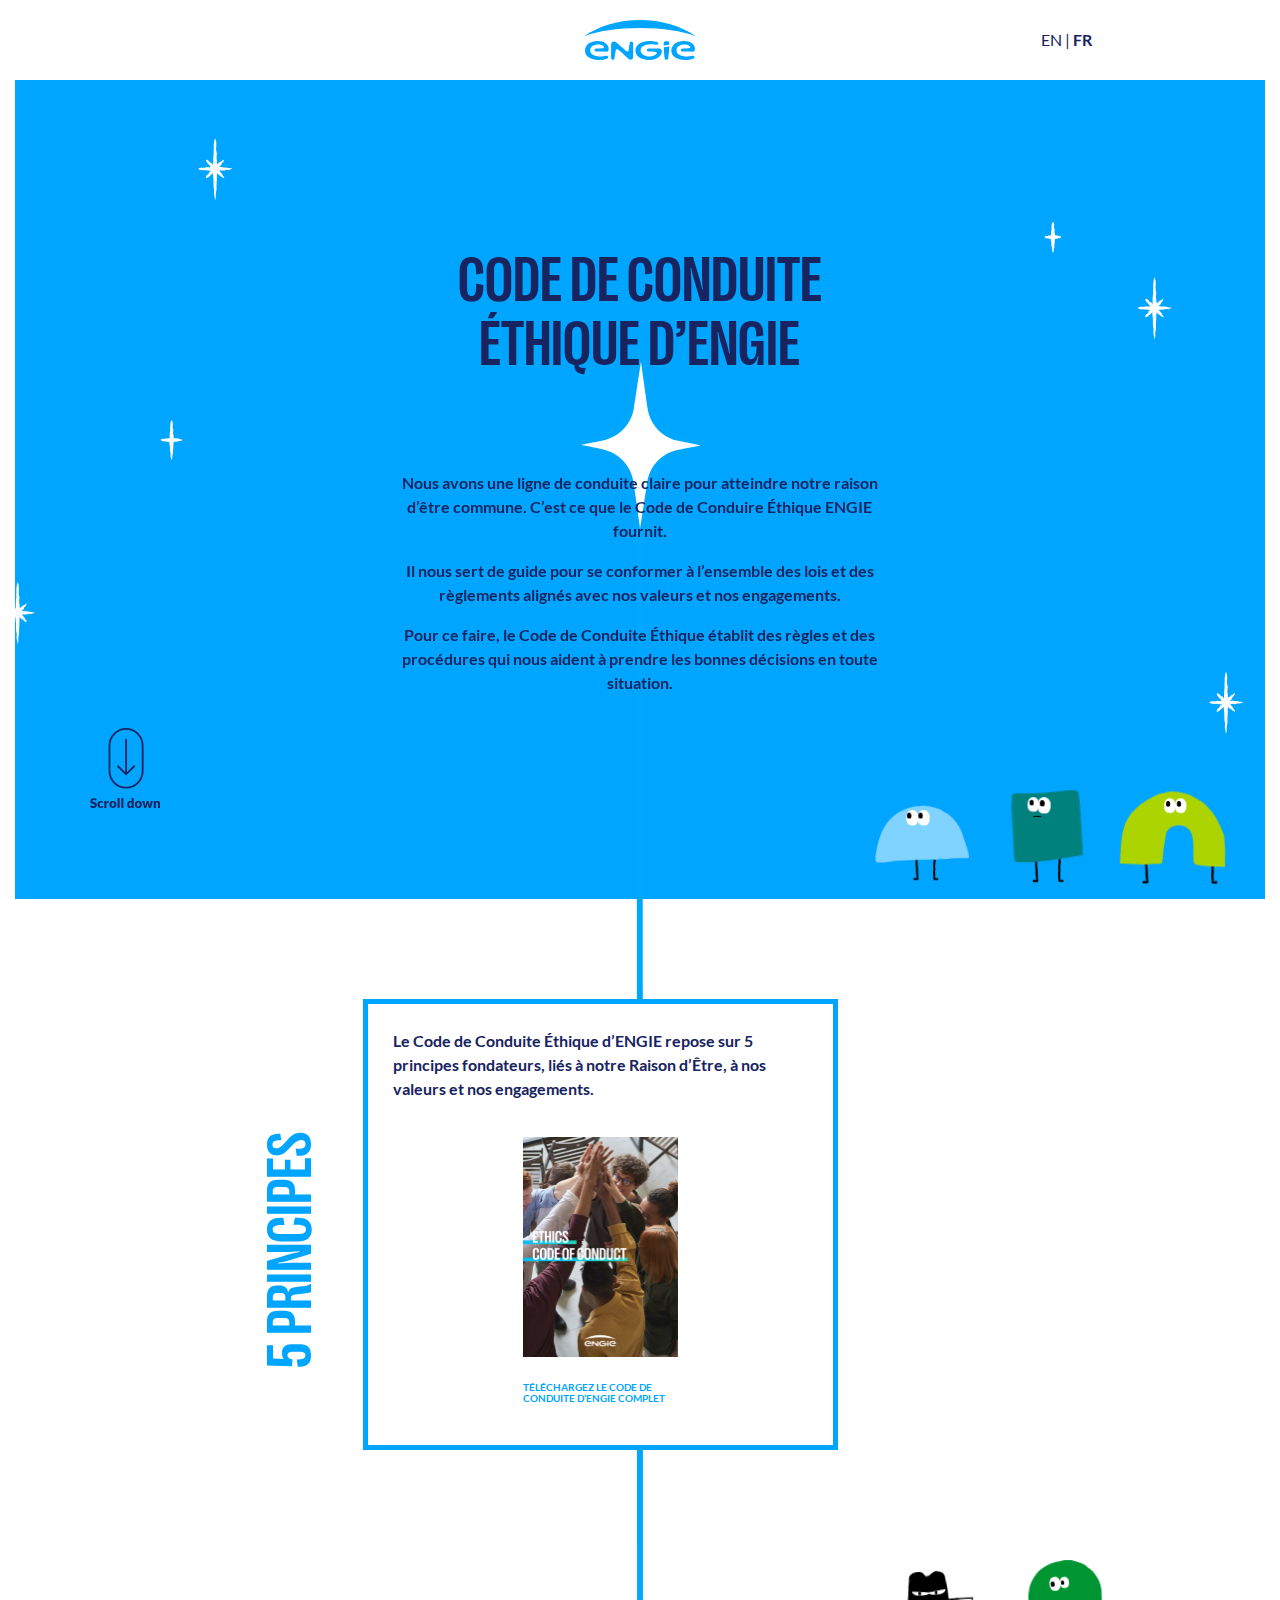
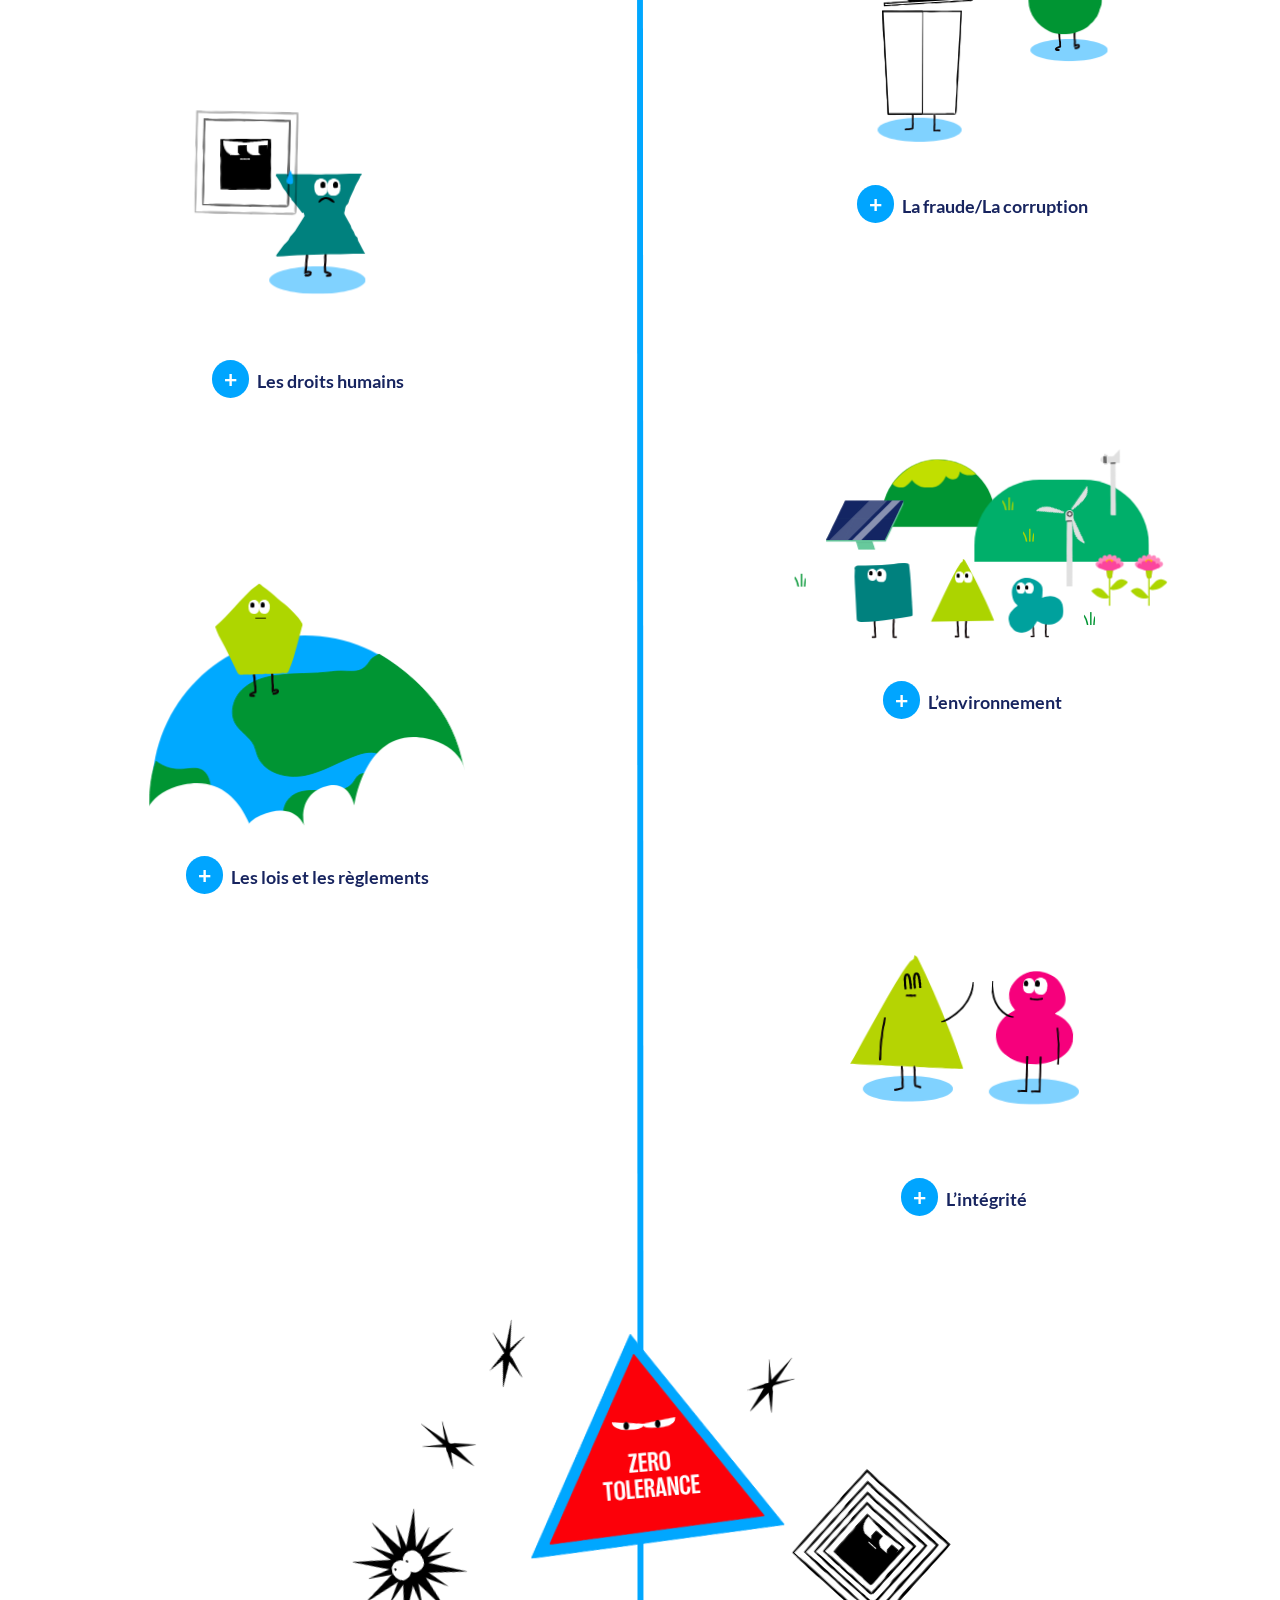
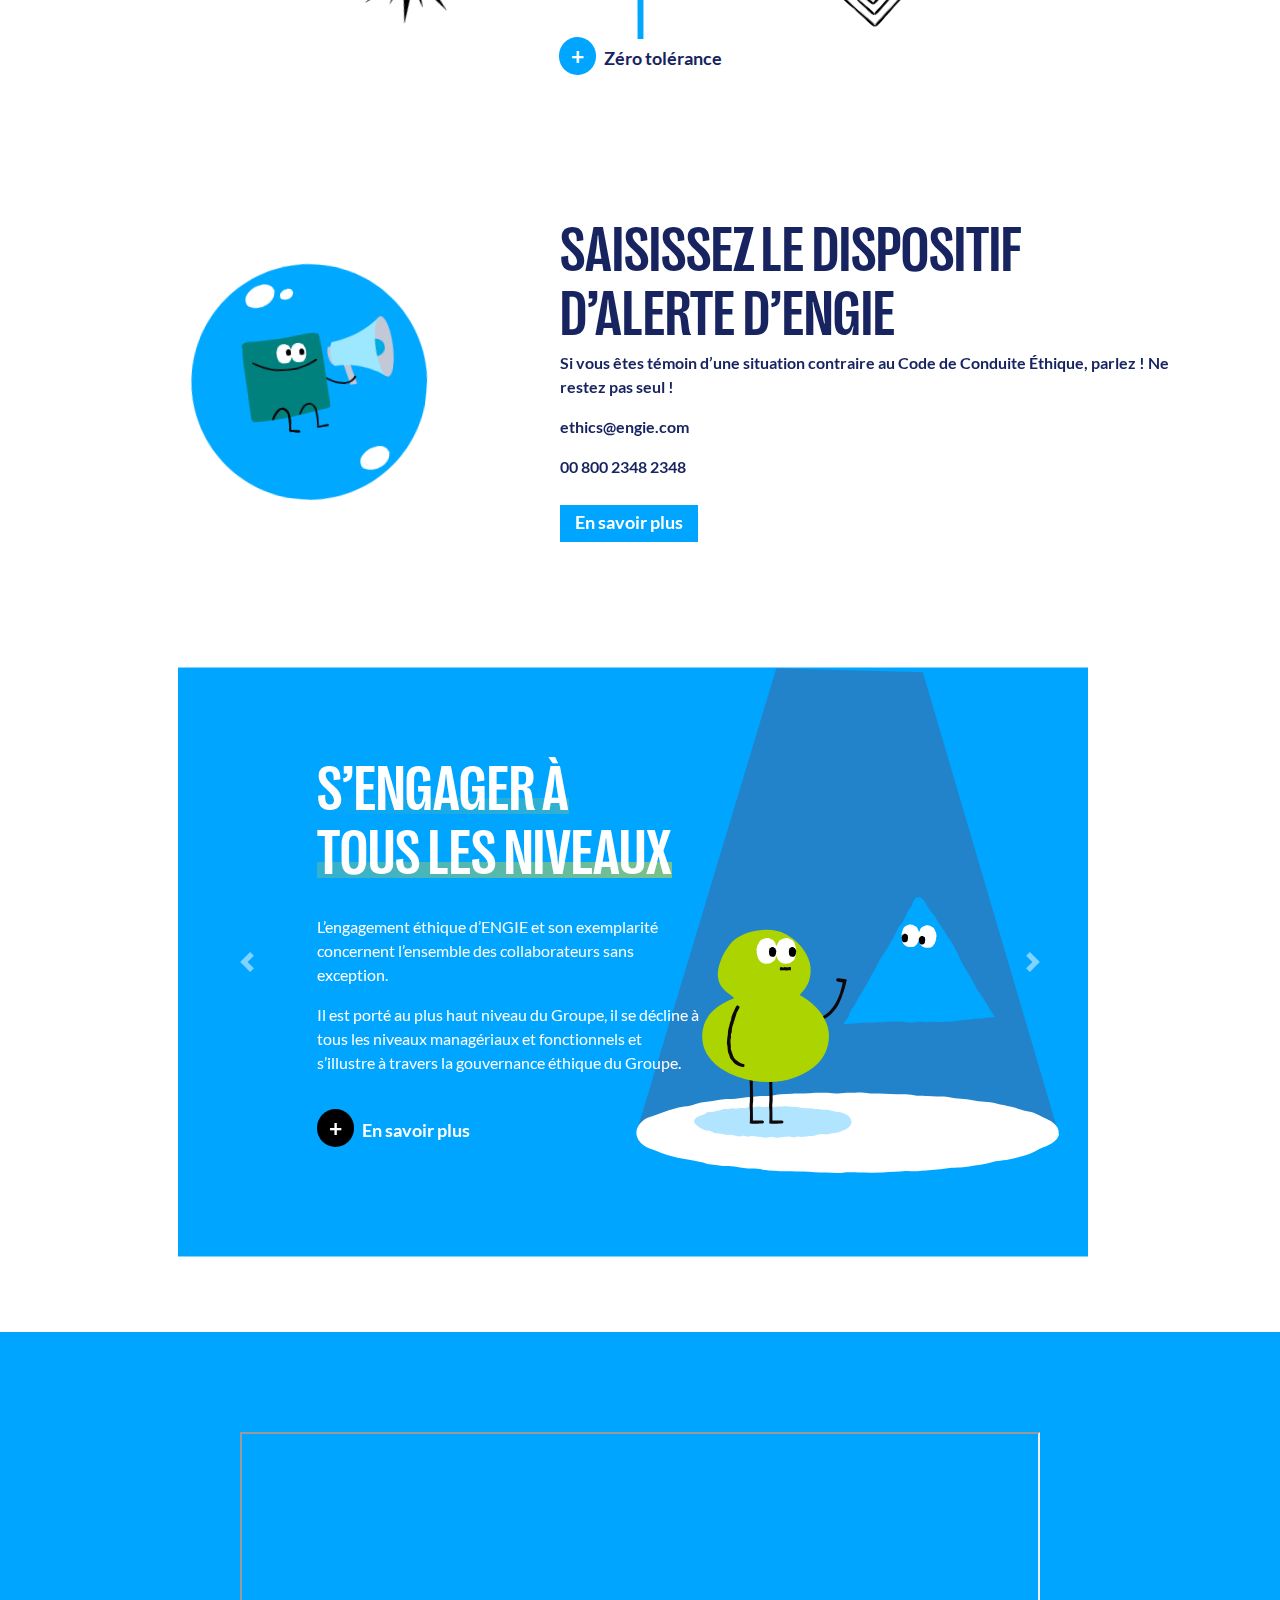
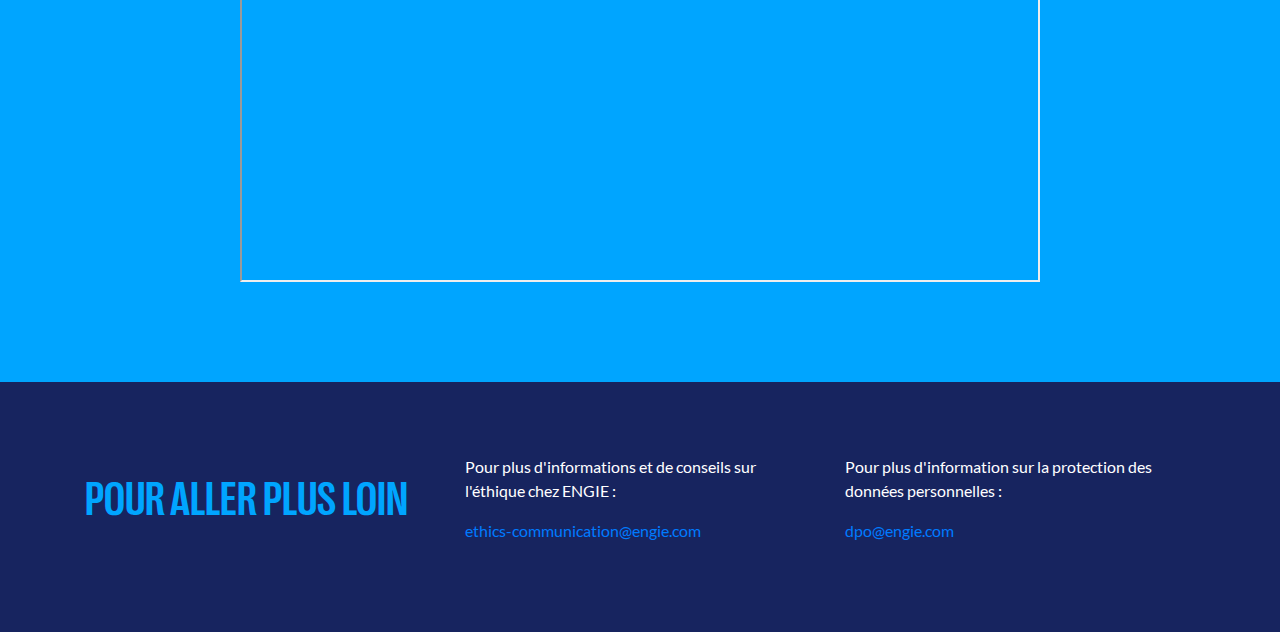
==== commit 16ab5045: "fr edits" ====
--- a/index_fr.html
+++ b/index_fr.html
@@ -31,9 +31,9 @@
                 <a class="nav-brand " href="https://www.engie.com/en"><img height="40px" src="./assets/logo.svg" /></a>
               </div>
               <div class="col-sm-4 d-flex justify-content-center align-items-center">
-                <a href="index.html"><span class="paragraph"><b>EN</b></span></a>
+                <a href="index.html"><span class="paragraph">EN</span></a>
                 <span class="paragraph">&nbsp;|&nbsp;</span>
-                <a href="index_fr.html"><span class="paragraph">FR</span></a>
+                <a href="index_fr.html"><span class="paragraph"><b>FR</b></span></a>
               </div>
             </div>
           </nav>
@@ -200,7 +200,7 @@
       <div class="modal-dialog modal-dialog-centered" role="document">
         <div class="modal-content m-container">
           <div class="modal-header ">
-            <span class="modal-l modal-p mt-auto">La corruption et la fraude sont absolument proscrits</span>
+            <span class="modal-l modal-p mt-auto">LA CORRUPTION ET LA FRAUDE SONT ABSOLUMENT PROSCRITS</span>
             <button type="button" class="close" data-dismiss="modal" aria-label="Close">
               <span aria-hidden="true">&times;</span>
             </button>
@@ -209,13 +209,13 @@
             <h2 class="modal-h"><b>Aucune forme de corruption ou de trafic d’influence, même mineur, ne sera tolérée.</b>
               <br />Cela inclut notamment :
               <ul>
-                <li>es paiements à une autorité publique pour faciliter une action</li>
-                <li>les participations à un financement politique</li>
-                <li>les émissions de facture indues</li>
-                <li>les opportunités professionnelles (stages compris) hors des procédures RH.</li>
+                <li>Les paiements à une autorité publique pour faciliter une action</li>
+                <li>Les participations à un financement politique</li>
+                <li>Les émissions de facture indues</li>
+                <li>Les opportunités professionnelles (stages compris) hors des procédures RH.</li>
               </ul>
             </h2>
-            <a href="https://www.engie.com/en/group/ethics-and-compliance/policies-and-procedures/group-integrity-referential" target="_blank">Vous souhaitez en savoir plus? Cliquez ici.</a>
+            <a href="https://www.engie.com/groupe/ethique-et-compliance/politiques-et-procedures/referentiel-integrite-groupe" target="_blank">Vous souhaitez en savoir plus ? Cliquez ici.</a>
           </div>
         </div>
       </div>
@@ -224,7 +224,7 @@
       <div class="modal-dialog modal-dialog-centered" role="document">
         <div class="modal-content m-container">
           <div class="modal-header ">
-            <span class="modal-l modal-p mt-auto">Les droits humains doivent être respectés</span>
+            <span class="modal-l modal-p mt-auto">LES DROITS HUMAINS DOIVENT ÊTRE RESPECTÉS</span>
             <button type="button" class="close" data-dismiss="modal" aria-label="Close">
               <span aria-hidden="true">&times;</span>
             </button>
@@ -237,7 +237,7 @@
                 <li>Les communautés locales doivent être systématiquement prises en compte</li>
               </ul>
             </h2>
-            <a href="https://www.engie.com/en/group/ethics-and-compliance/policies-and-procedures/human-rights-referential" target="_blank">Vous souhaitez en savoir plus? Cliquez ici.</a>
+            <a href="https://www.engie.com/groupe/ethique-et-compliance/politiques-et-procedures/politique-droits-humains" target="_blank">Vous souhaitez en savoir plus ? Cliquez ici.</a>
           </div>
         </div>
       </div>
@@ -246,14 +246,14 @@
       <div class="modal-dialog modal-dialog-centered" role="document">
         <div class="modal-content m-container">
           <div class="modal-header">
-            <span class="modal-l modal-p mt-auto">La protection de l’environnement est un engagement<br />qui nous oblige</span>
+            <span class="modal-l modal-p mt-auto">LA PROTECTION DE L’ENVIRONNEMENT EST UN ENGAGEMENT<br />QUI NOUS OBLIGE</span>
             <button type="button" class="close" data-dismiss="modal" aria-label="Close">
               <span aria-hidden="true">&times;</span>
             </button>
           </div>
           <div class="modal-body">
             <h2 class="modal-h"><b>La protection de l’environnement est au cœur des préoccupations du Groupe et de ses engagements RSE.</b><br />Omettre d’effectuer une étude d’impact, qu’elle soit environnementale ou sociétale, ou l’effectuer partiellement, accepter de fournisseurs des pratiques qui transigent avec nos engagements en matière de développement durable, sont autant de manquements à nos engagements.</h2>
-            <a href="https://www.engie.com/en/analysts/governance/duty-of-vigilance-environmental-societal-risks" target="_blank">Vous souhaitez en savoir plus? Cliquez ici.</a>
+            <a href="https://www.engie.com/analystes-rse/gouvernance/devoir-de-vigilance-des-risques-environnementaux-et-societaux" target="_blank">Vous souhaitez en savoir plus ? Cliquez ici.</a>
           </div>
         </div>
       </div>
@@ -262,14 +262,14 @@
       <div class="modal-dialog modal-dialog-centered" role="document">
         <div class="modal-content m-container">
           <div class="modal-header ">
-            <span class="modal-l modal-p mt-auto">Les lois et les règlements s’appliquent<br />à chacun d’entre nous</span>
+            <span class="modal-l modal-p mt-auto">LES LOIS ET LES RÈGLEMENTS S’APPLIQUENT<br />À CHACUN D’ENTRE NOUS</span>
             <button type="button" class="close" data-dismiss="modal" aria-label="Close">
               <span aria-hidden="true">&times;</span>
             </button>
           </div>
           <div class="modal-body">
             <h2 class="modal-h"><b>Respecter les sanctions internationales et les règles sur le contrôle de l’exportation, être loyal dans nos pratiques commerciales et respecter la concurrence, sont des principes inaliénables, quelles que soient les zones d’activités.</b><br />Tout accord restreignant la concurrence, la favorisant ou la pénalisant (avec ou sans recours à la diffamation) est prohibé. Protéger l’entreprise, ses salariés et ses actifs (données personnelles, informations sensibles ou relevant de la propriété intellectuelle, etc.) est un impératif.</h2>
-            <a href="https://www.engie.com/en/group/ethics-and-compliance/principles-and-commitments" target="_blank">Vous souhaitez en savoir plus? Cliquez ici.</a>
+            <a href="https://www.engie.com/groupe/ethique-et-compliance/principes-et-engagements" target="_blank">Vous souhaitez en savoir plus ? Cliquez ici.</a>
           </div>
         </div>
       </div>
@@ -278,14 +278,14 @@
       <div class="modal-dialog modal-dialog-centered" role="document">
         <div class="modal-content m-container">
           <div class="modal-header ">
-            <span class="modal-l modal-p mt-auto">L’intégrité et la loyauté président à nos<br />relations avec les tiers</span>
-            <button type="button" class="close" data-dismiss="modal" aria-label="Close">
-              <span aria-hidden="true">&times;</span>
-            </button>
-          </div>
-          <div class="modal-body">
-            <h2 class="modal-h"><b>En interaction permanente avec les autorités publiques et parapubliques, ENGIE accorde la plus haute exigence à la qualité des projets qu'elle soutient, des bénéficiaires de ses actions et des relations, intègres et transparents, qui la lient à ses parties prenantes.</b> Toute démarche non éthique destinée à influencer un tiers, toute action de mécénat engagée dans un contexte d’appel d’offre ou de renouvellement de contrat, est une entrave aux règles de transparence qui nous obligent.</h2>
-            <a href="https://www.engie.com/en/group/ethics-and-compliance/policies-and-procedures" target="_blank">Vous souhaitez en savoir plus? Cliquez ici.</a>
+            <span class="modal-l modal-p mt-auto">L’INTÉGRITÉ ET LA LOYAUTÉ PRÉSIDENT À NOS RELATIONS AVEC LES TIERS</span>
+            <button type="button" class="close" data-dismiss="modal" aria-label="Close">
+              <span aria-hidden="true">&times;</span>
+            </button>
+          </div>
+          <div class="modal-body">
+            <h2 class="modal-h"><b>En interaction permanente avec les autorités publiques et parapubliques, ENGIE accorde la plus haute exigence à la qualité des projets qu'elle soutient, des bénéficiaires de ses actions et des relations, intègres et transparents, qui la lient à ses parties prenantes.</b><br /> Toute démarche non éthique destinée à influencer un tiers, toute action de mécénat engagée dans un contexte d’appel d’offre ou de renouvellement de contrat, est une entrave aux règles de transparence qui nous obligent.</h2>
+            <a href="https://www.engie.com/groupe/ethique-et-compliance/politiques-et-procedures" target="_blank">Vous souhaitez en savoir plus ? Cliquez ici.</a>
           </div>
         </div>
       </div>
@@ -294,7 +294,7 @@
       <div class="modal-dialog modal-dialog-centered" role="document">
         <div class="modal-content m-container">
           <div class="modal-header ">
-            <span class="modal-l modal-p mt-auto">Zéro tolérance</span>
+            <span class="modal-l modal-p mt-auto">ZÉRO TOLÉRANCE</span>
             <button type="button" class="close" data-dismiss="modal" aria-label="Close">
               <span aria-hidden="true">&times;</span>
             </button>
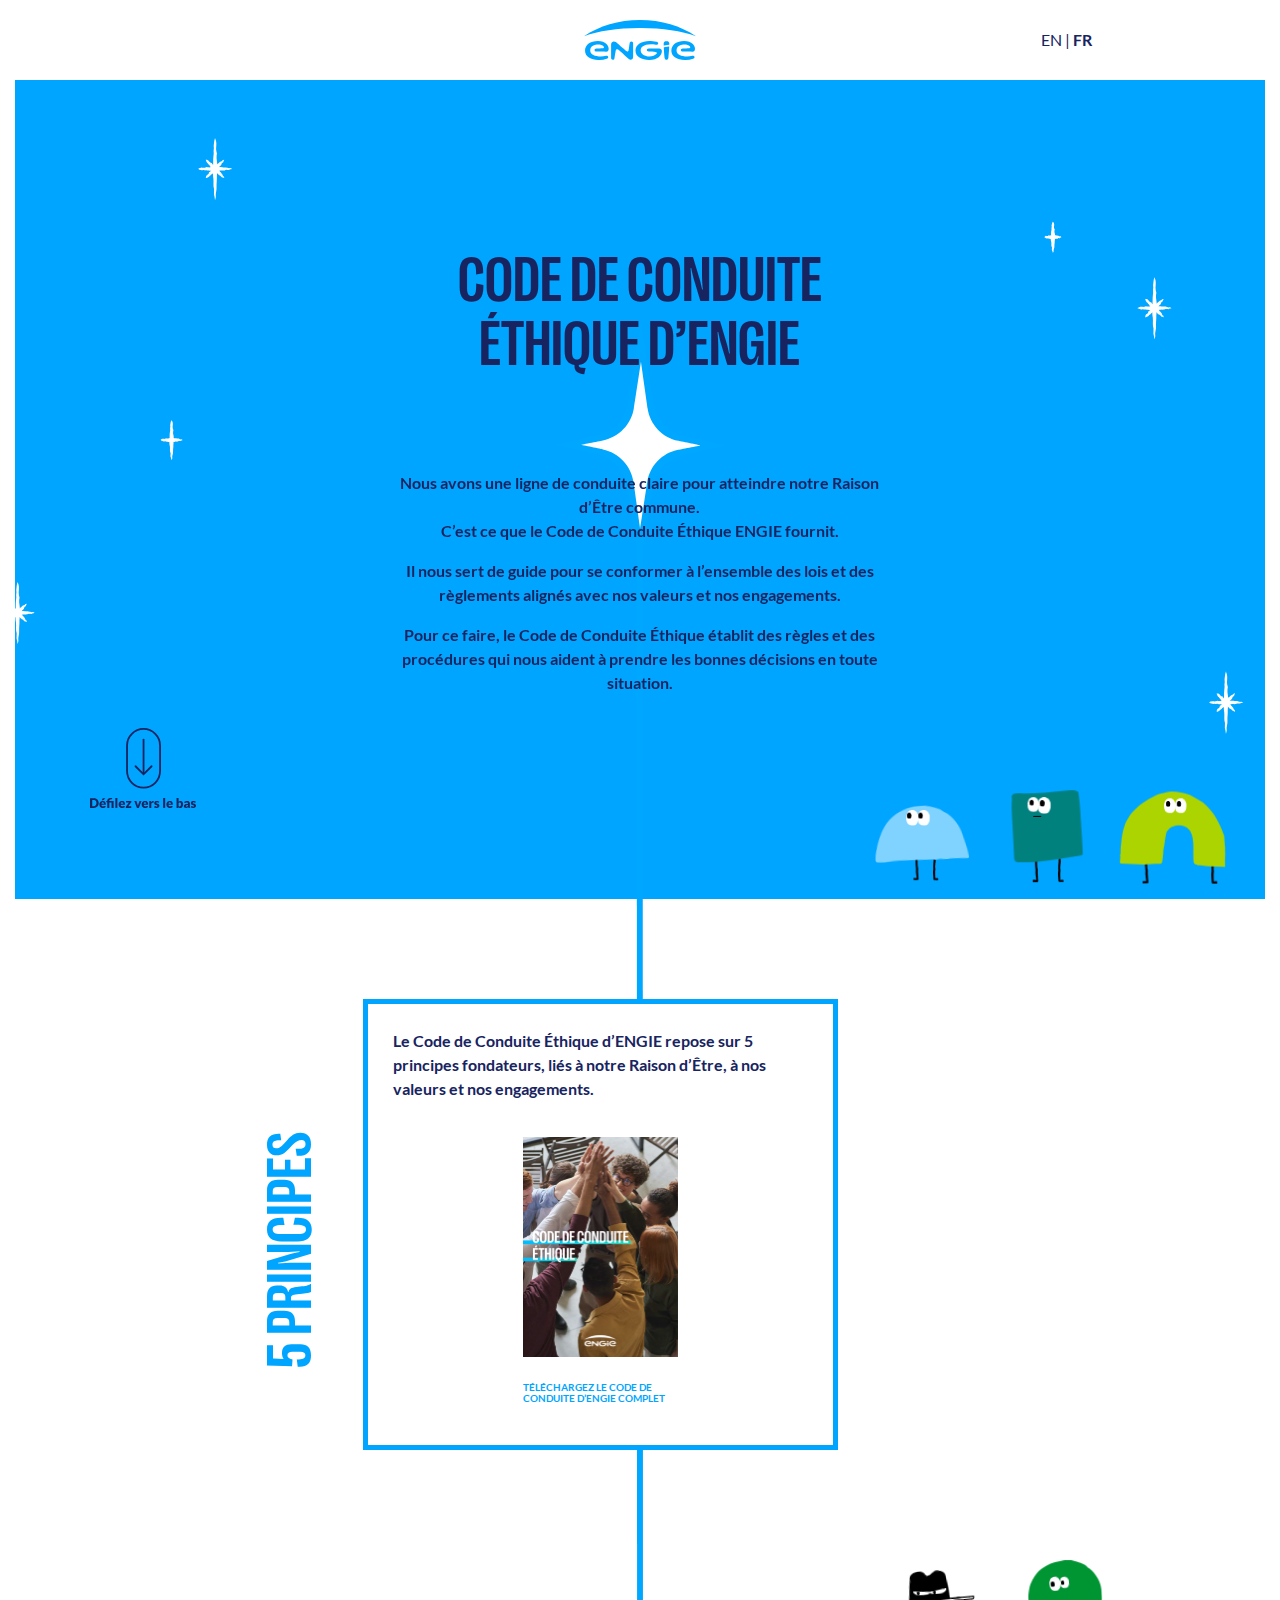
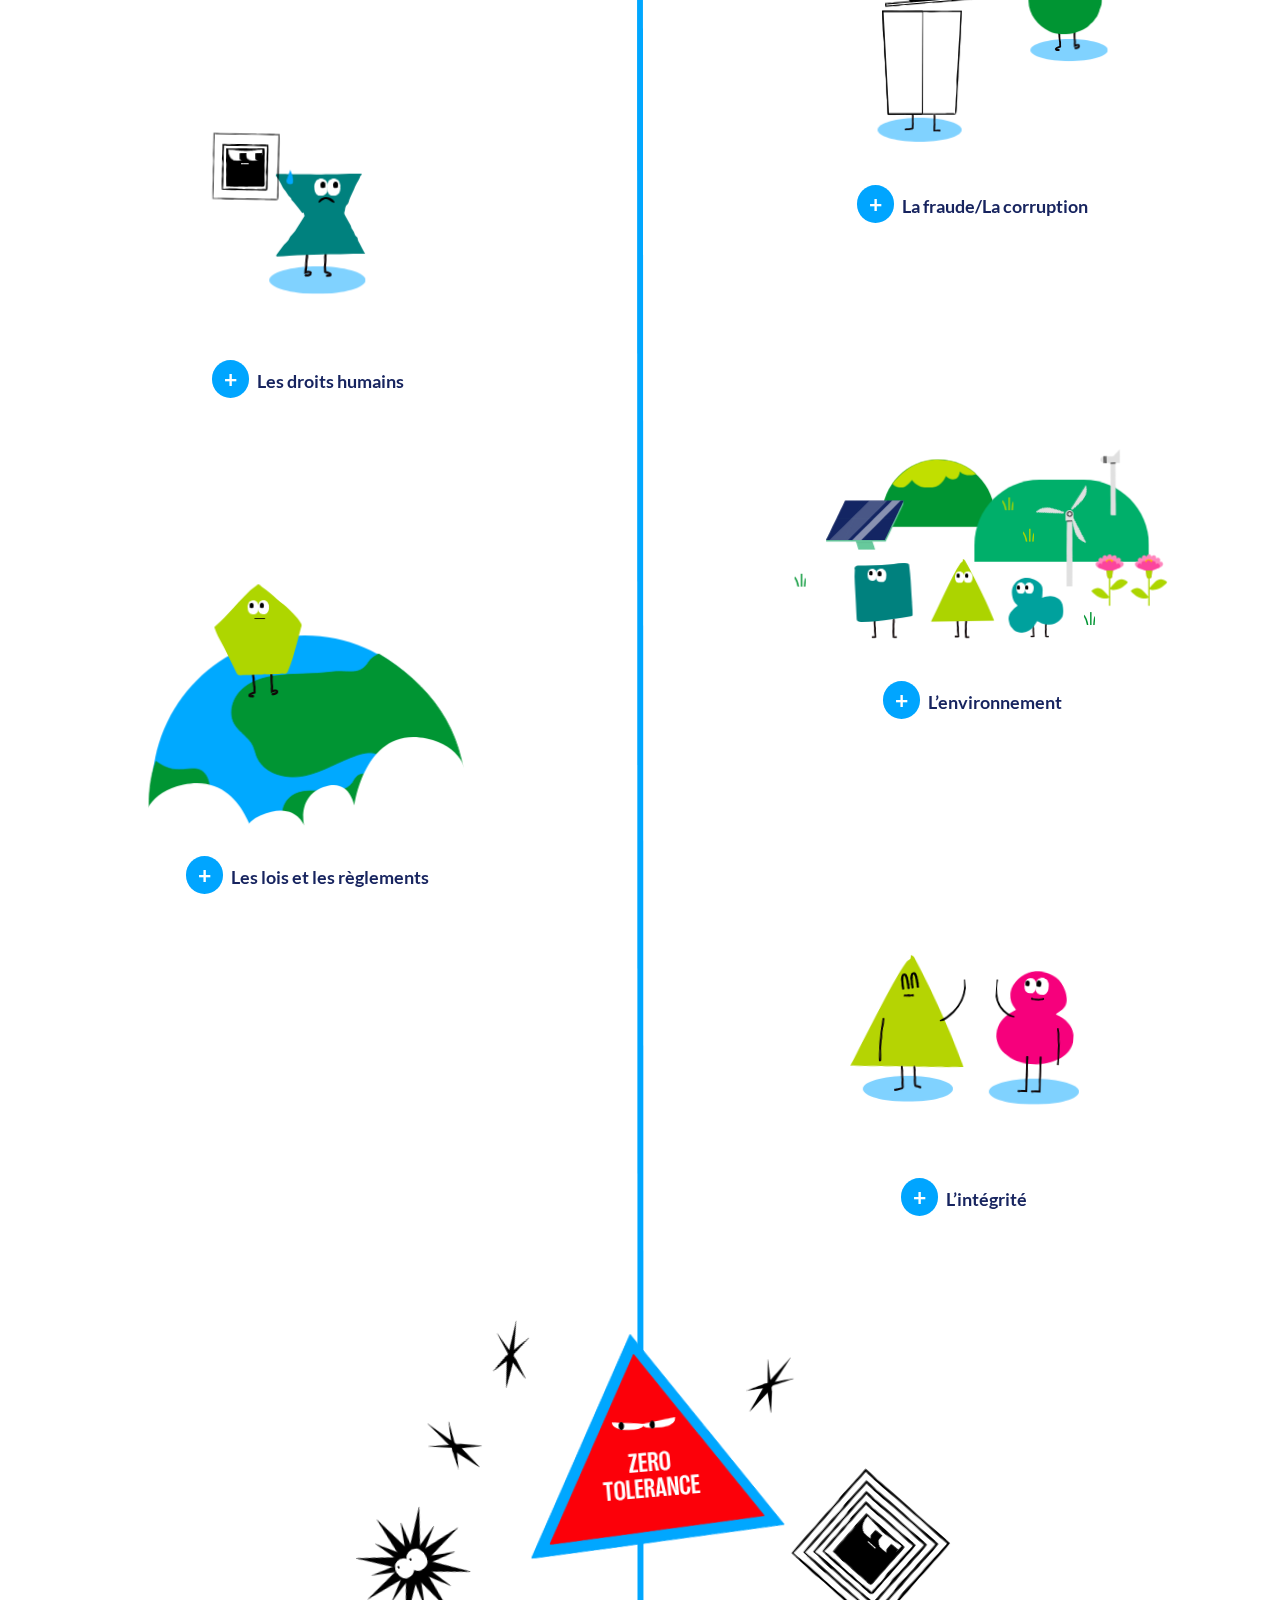
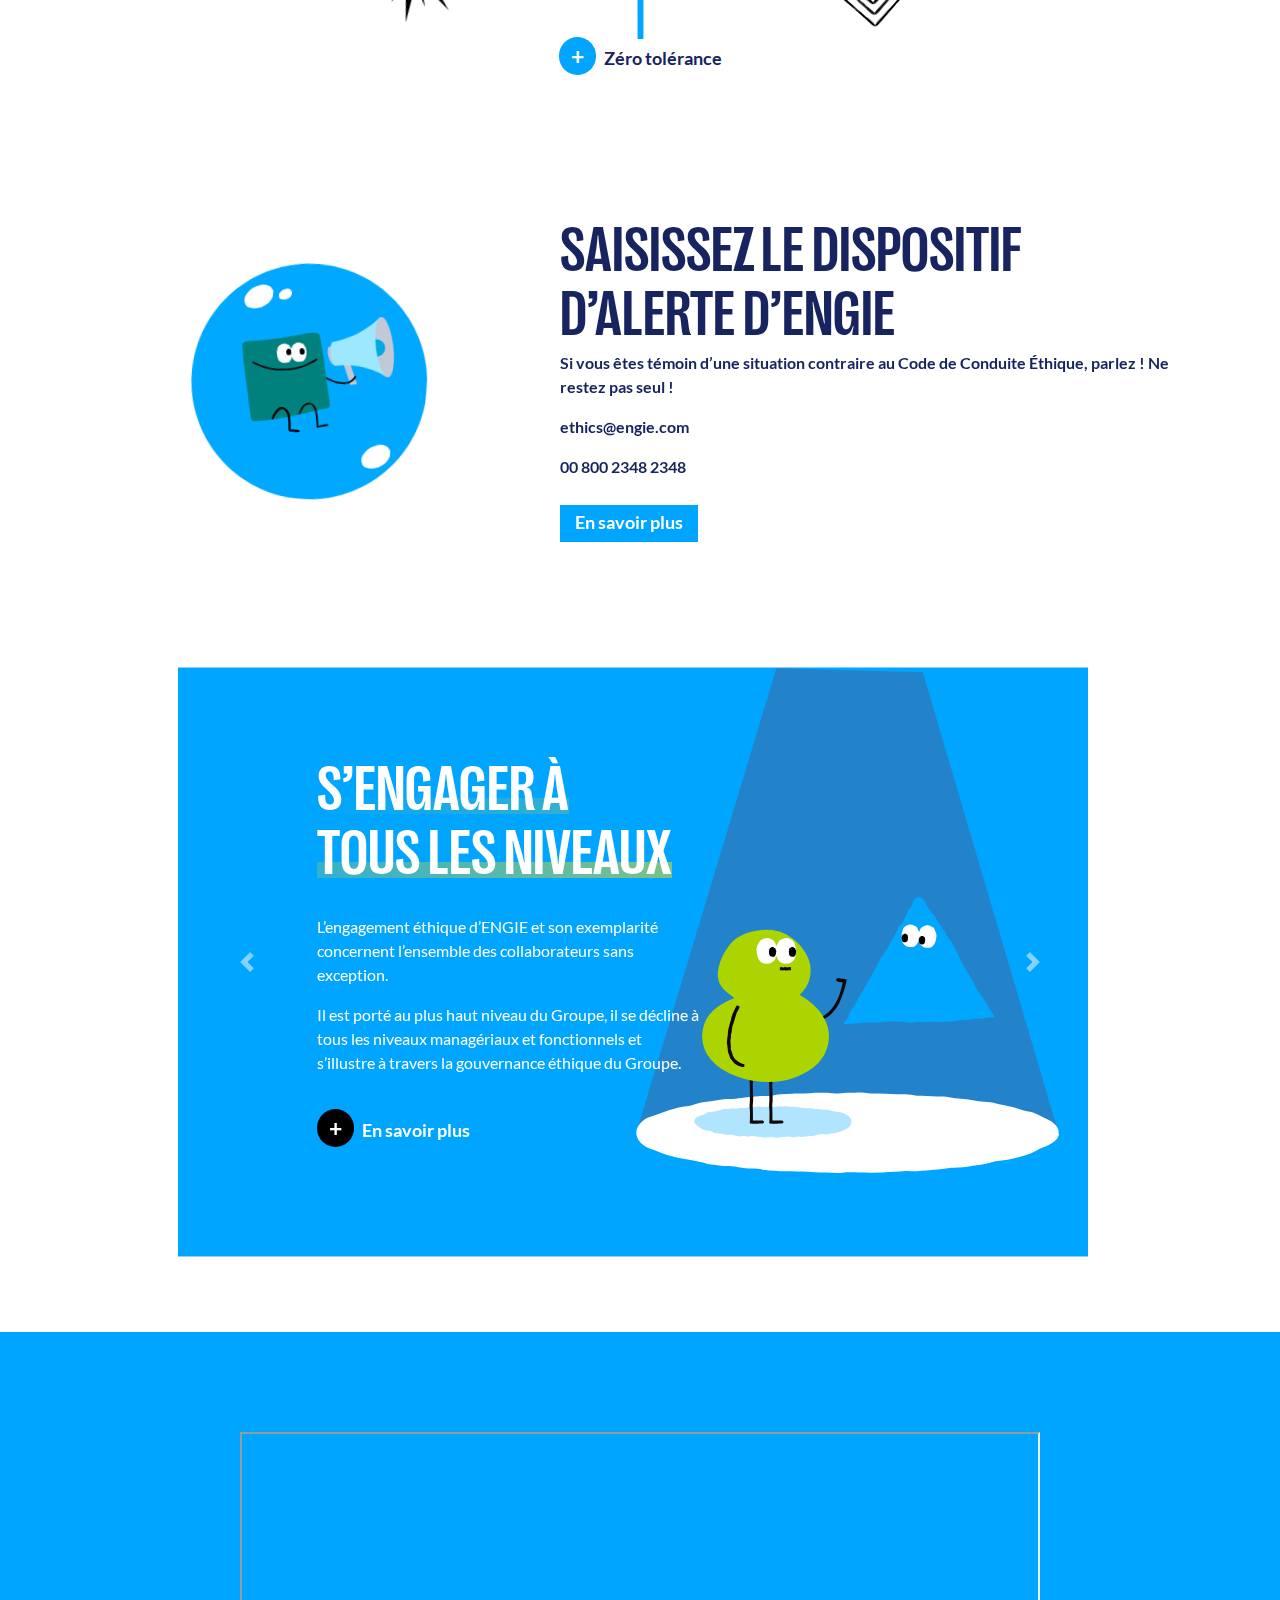
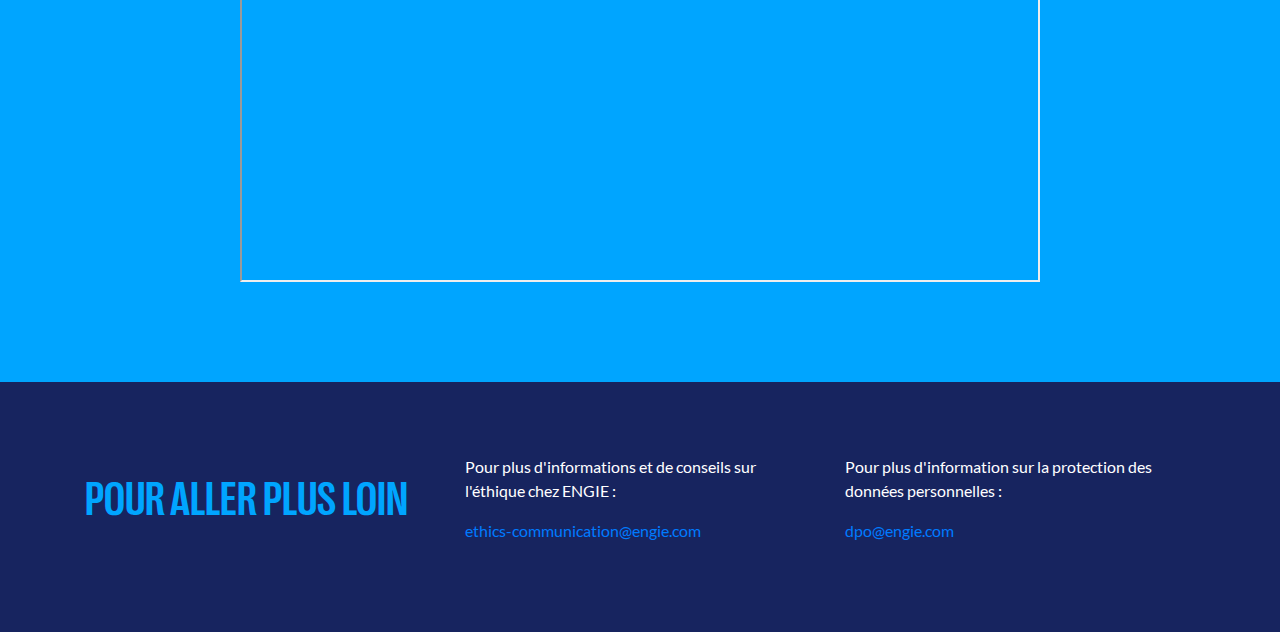
==== commit 7c176b97: "FR Corrections" ====
--- a/index_fr.html
+++ b/index_fr.html
@@ -39,13 +39,13 @@
           </nav>
 
           <div id="characters" class="lottie-small home-lottie d-none d-xl-block"></div>
-          <div class="scroll d-none d-xl-block"><img src="./assets/scroll.svg" height="80px" /></div>
+          <div class="scroll d-none d-xl-block"><img src="./assets/scroll_fr.svg" height="80px" /></div>
 
           <!-- Hero -->
           <section class="cover-container row align-items-center" id="hero">
             <div class="col-lg-5 col-md-8 col-sm-8 text-center ml-auto mr-auto">
               <span class="heading">CODE DE CONDUITE<br />ÉTHIQUE D’ENGIE</span>
-              <p class="paragraph bold main-top">Nous avons une ligne de conduite claire pour atteindre notre raison d’être commune. C’est ce que le Code de Conduire Éthique ENGIE fournit.</p>
+              <p class="paragraph bold main-top">Nous avons une ligne de conduite claire pour atteindre notre Raison d’Être commune. <br />C’est ce que le Code de Conduite Éthique ENGIE fournit.</p>
               <p class="paragraph bold">Il nous sert de guide pour se conformer à l’ensemble des lois et des règlements alignés avec nos valeurs et nos engagements.</p>
               <p class="paragraph bold bottom">Pour ce faire, le Code de Conduite Éthique établit des règles et des procédures qui nous aident à prendre les bonnes décisions en toute situation.</p>
             </div>
@@ -61,9 +61,9 @@
                 <p class="paragraph bold top">Le Code de Conduite Éthique d’ENGIE repose sur 5 principes fondateurs, liés à notre Raison d’Être, à nos valeurs et nos engagements.</p>
                 <div class="align-items-center d-flex justify-content-center">
                   <div>
-                    <a href="https://www.engie.com/sites/default/files/assets/documents/2024-01/ENGIE_Ethics%20Code%20of%20Conduct_EN_0.pdf" target="_blank"><button><img src="./assets/conduct.png" height="220px" /></button></a>
+                    <a href="https://www.engie.com/sites/default/files/assets/documents/2024-01/ENGIE_Code%20de%20conduite%20%C3%A9thique_FR_1.pdf" target="_blank"><button><img src="./assets/conduct_fr.png" height="220px" /></button></a>
                     <div>
-                      <a href="https://www.engie.com/sites/default/files/assets/documents/2024-01/ENGIE_Ethics%20Code%20of%20Conduct_EN_0.pdf" target="_blank"><p class="paragraph bold instruction blue">TÉLÉCHARGEZ LE CODE DE<br />CONDUITE D’ENGIE COMPLET</p></a>
+                      <a href="https://www.engie.com/sites/default/files/assets/documents/2024-01/ENGIE_Code%20de%20conduite%20%C3%A9thique_FR_1.pdf" target="_blank"><p class="paragraph bold instruction blue">TÉLÉCHARGEZ LE CODE DE<br />CONDUITE D’ENGIE COMPLET</p></a>
                     </div>
                   </div>
                 </div>
@@ -114,7 +114,7 @@
                   <p class="paragraph bold">Si vous êtes témoin d’une situation contraire au Code de Conduite Éthique, parlez ! Ne restez pas seul !</p>
                   <p class="paragraph bold">ethics@engie.com</p>
                   <p class="paragraph bold">00 800 2348 2348</p>
-                  <a href="https://www.engie.com/en/ethics-and-compliance/whistleblowing-system" target=”_blank”><button class="white blue-bg cta-btn"><span>En savoir plus</span></button></a>
+                  <a href="https://www.engie.com/ethique-et-compliance/dispositif-alerte" target=”_blank”><button class="white blue-bg cta-btn"><span>En savoir plus</span></button></a>
                 </div>
               </div>
             </section>
@@ -129,15 +129,15 @@
                       <span class="heading underline slide-title white">S’ENGAGER À<br />TOUS LES NIVEAUX</span>
                       <p class="white top">L’engagement éthique d’ENGIE et son exemplarité concernent l’ensemble des collaborateurs sans exception.</p>
                       <p class="white">Il est porté au plus haut niveau du Groupe, il se décline à tous les niveaux managériaux et fonctionnels et s’illustre à travers la gouvernance éthique du Groupe.</p>
-                      <a href="https://www.engie.com/en/group/ethics-and-compliance/principles-and-commitments" target="_blank"><button type="button" class="white"><span class="plus-icon black-bg">+</span>En savoir plus</button></a>
+                      <a href="https://www.engie.com/groupe/ethique-et-compliance/principes-et-engagements" target="_blank"><button type="button" class="white"><span class="plus-icon black-bg">+</span>En savoir plus</button></a>
                     </div>
                   </div>
 
                   <div class="slide2 carousel-item row align-items-center">
                     <div class="slide-content col-xl-5 offset-xl-2 col-sm-12">
-                      <span class="heading underline slide-title white">S’INFORMER, SE FORMER <br />ET PRÉVENIR</span>
+                      <span class="heading underline slide-title white">S’INFORMER, <br />SE FORMER <br />ET PRÉVENIR</span>
                       <p class="white top">Pour lutter contre la corruption, tous les collaborateurs, particulièrement les plus exposés à ce risque, doivent être sensibilisés et formés pour prévenir des situations non conformes au Code de Conduite Éthique.</p>
-                      <a href="https://www.engie.com/en/group/ethics-and-compliance/policies-and-procedures/ethical-compliance-referential/training" target="_blank"><button type="button" class="white"><span class="plus-icon black-bg">+</span>En savoir plus</button></a>
+                      <a href="https://www.engie.com/groupe/ethique-et-compliance/politiques-et-procedures/conformite-ethique/formation" target="_blank"><button type="button" class="white"><span class="plus-icon black-bg">+</span>En savoir plus</button></a>
                     </div>
                   </div>
 
@@ -145,7 +145,7 @@
                     <div class="slide-content col-xl-5 offset-xl-2 col-sm-12">
                       <span class="heading underline slide-title white">LES FONDEMENTS DE NOS PRINCIPES ÉTHIQUES</span>
                       <p class="white top">Les principes éthiques de notre Groupe s’appuient sur les plus hauts standards internationaux que nous promouvons dans tous nos projets.</p>
-                      <a href="https://www.engie.com/en/group/ethics-and-compliance/principles-and-commitments" target="_blank"><button type="button" class="white"><span class="plus-icon black-bg">+</span>En savoir plus</button></a>
+                      <a href="https://www.engie.com/groupe/ethique-et-compliance/principes-et-engagements" target="_blank"><button type="button" class="white"><span class="plus-icon black-bg">+</span>En savoir plus</button></a>
                     </div>
                   </div>
                   
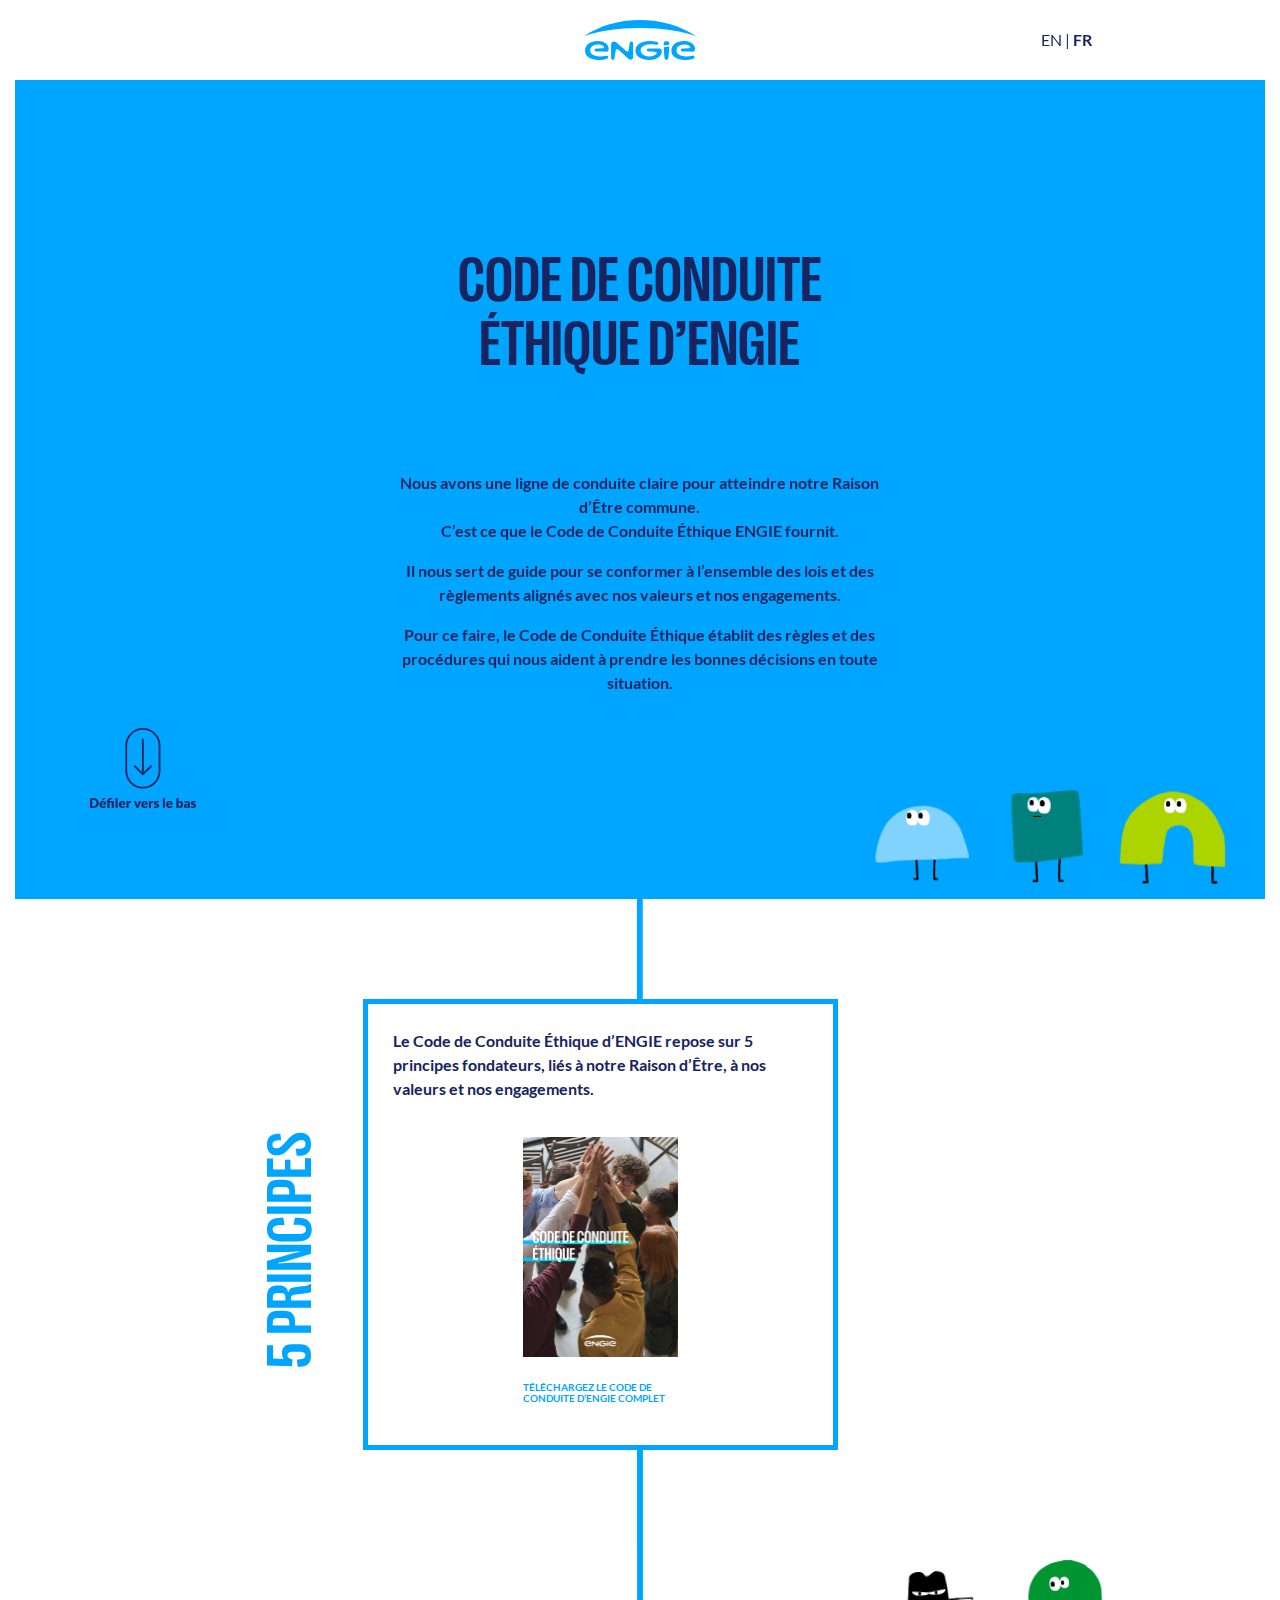
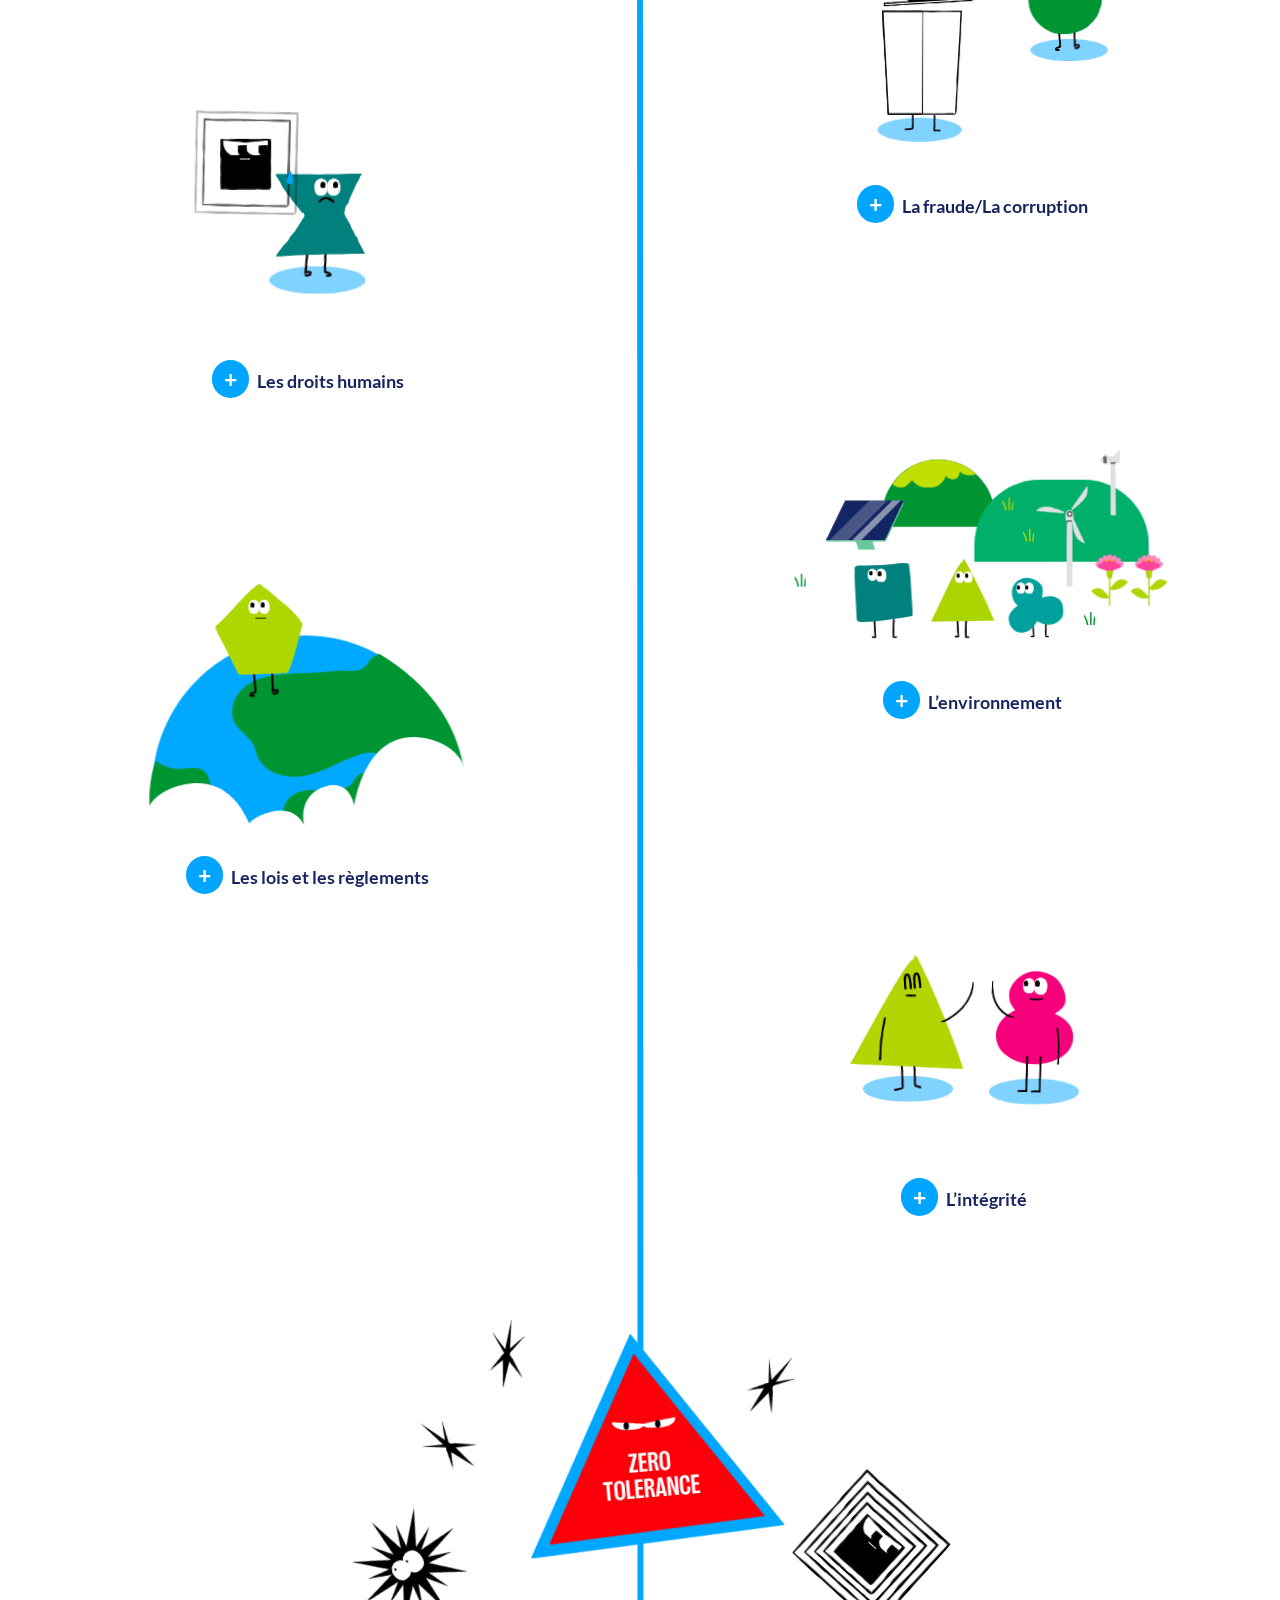
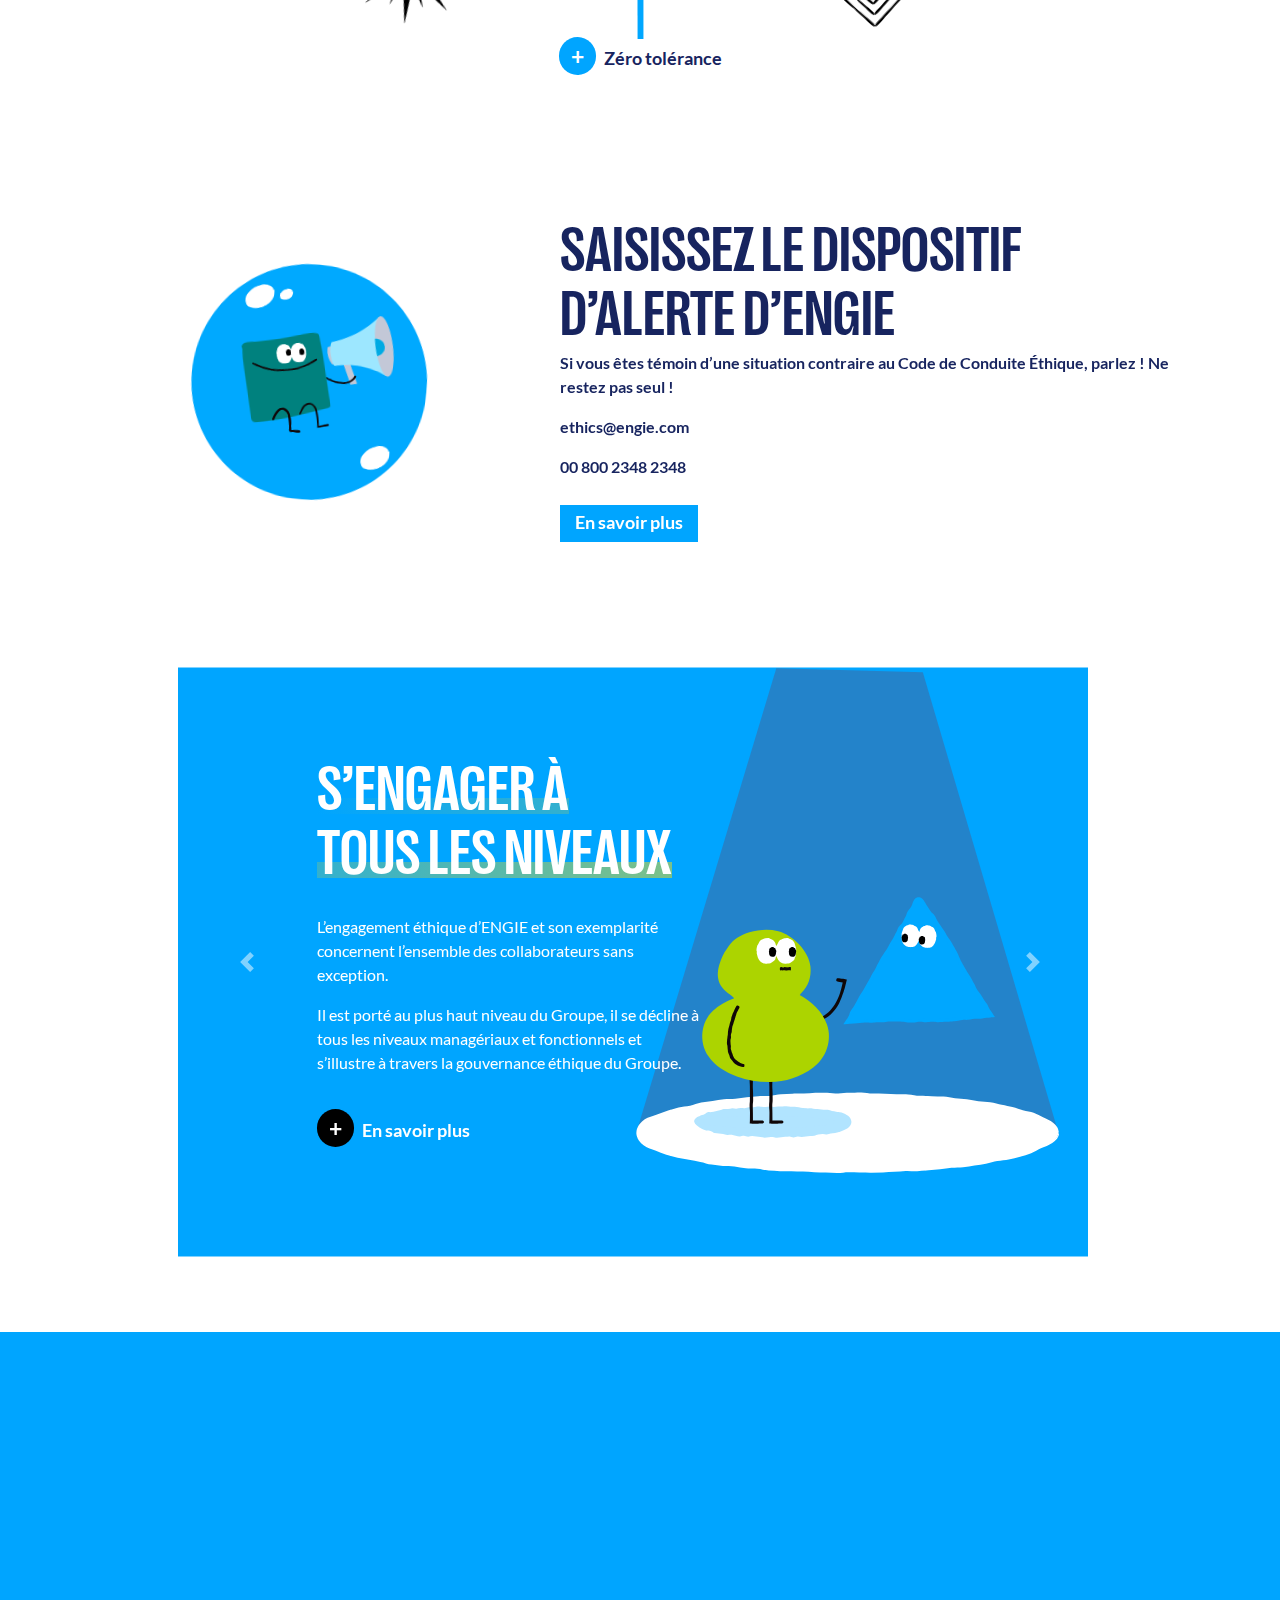
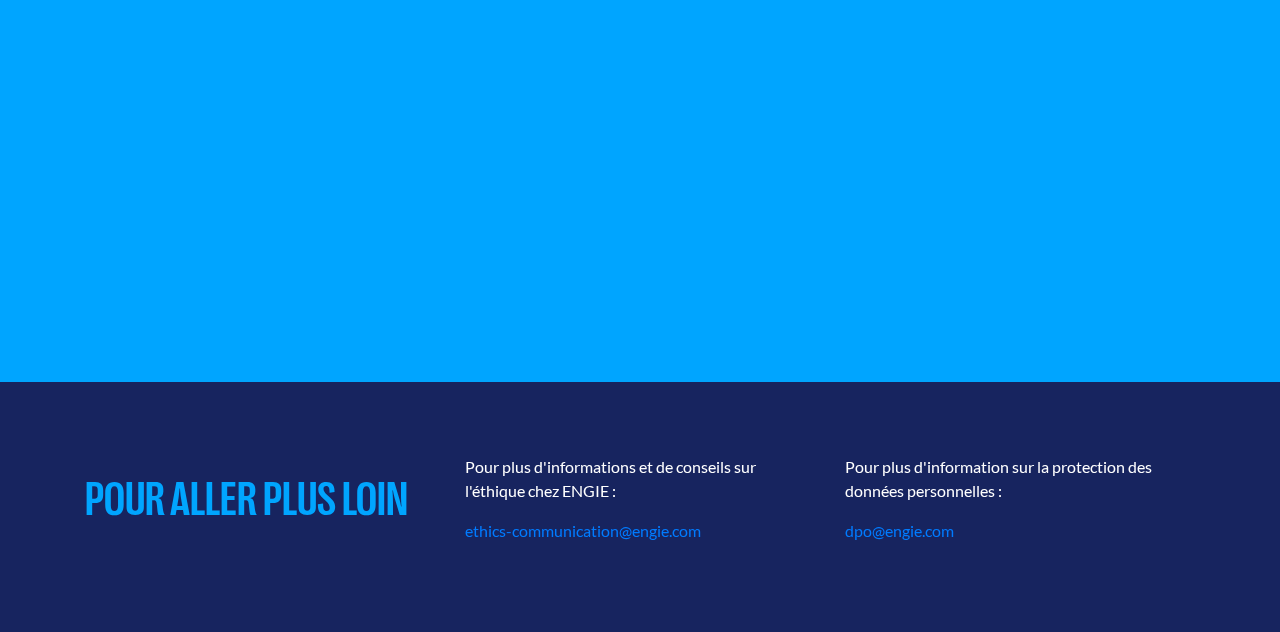
==== commit d2223242: "youtube embeds" ====
--- a/index_fr.html
+++ b/index_fr.html
@@ -137,7 +137,7 @@
                     <div class="slide-content col-xl-5 offset-xl-2 col-sm-12">
                       <span class="heading underline slide-title white">S’INFORMER, <br />SE FORMER <br />ET PRÉVENIR</span>
                       <p class="white top">Pour lutter contre la corruption, tous les collaborateurs, particulièrement les plus exposés à ce risque, doivent être sensibilisés et formés pour prévenir des situations non conformes au Code de Conduite Éthique.</p>
-                      <a href="https://www.engie.com/groupe/ethique-et-compliance/politiques-et-procedures/conformite-ethique/formation" target="_blank"><button type="button" class="white"><span class="plus-icon black-bg">+</span>En savoir plus</button></a>
+                      <a href="https://login.microsoftonline.com/24139d14-c62c-4c47-8bdd-ce71ea1d50cf/oauth2/authorize?client%5Fid=00000003%2D0000%2D0ff1%2Dce00%2D000000000000&response%5Fmode=form%5Fpost&response%5Ftype=code%20id%5Ftoken&resource=00000003%2D0000%2D0ff1%2Dce00%2D000000000000&scope=openid&nonce=5636262090828A10590D4CA772B01EBF6D1830B98F3CCC5F%2D342FE9D502B5F1A8E1B870A32CF5A7C33BFB10F8344EDE57A103E3ABE65E9970&redirect%5Furi=https%3A%2F%2Fengie%2Esharepoint%2Ecom%2F%5Fforms%2Fdefault%2Easpx&state=OD0w&claims=%7B%22id%5Ftoken%22%3A%7B%22xms%5Fcc%22%3A%7B%22values%22%3A%5B%22CP1%22%5D%7D%7D%7D&wsucxt=1&cobrandid=11bd8083%2D87e0%2D41b5%2Dbb78%2D0bc43c8a8e8a&client%2Drequest%2Did=f7430ca1%2D1035%2D8000%2D0a85%2Dc6604eab7b13" target="_blank"><button type="button" class="white"><span class="plus-icon black-bg">+</span>En savoir plus</button></a>
                     </div>
                   </div>
 
@@ -145,7 +145,7 @@
                     <div class="slide-content col-xl-5 offset-xl-2 col-sm-12">
                       <span class="heading underline slide-title white">LES FONDEMENTS DE NOS PRINCIPES ÉTHIQUES</span>
                       <p class="white top">Les principes éthiques de notre Groupe s’appuient sur les plus hauts standards internationaux que nous promouvons dans tous nos projets.</p>
-                      <a href="https://www.engie.com/groupe/ethique-et-compliance/principes-et-engagements" target="_blank"><button type="button" class="white"><span class="plus-icon black-bg">+</span>En savoir plus</button></a>
+                      <a href="https://login.microsoftonline.com/24139d14-c62c-4c47-8bdd-ce71ea1d50cf/oauth2/authorize?client%5Fid=00000003%2D0000%2D0ff1%2Dce00%2D000000000000&response%5Fmode=form%5Fpost&response%5Ftype=code%20id%5Ftoken&resource=00000003%2D0000%2D0ff1%2Dce00%2D000000000000&scope=openid&nonce=4CC48DAF8814D964311D6CB33B144530BB3199B8B476DF7F%2D0D01368AE8BEDE7A17275CCDD4D6DA93915EC1D138A696FFBA10F459E871374C&redirect%5Furi=https%3A%2F%2Fengie%2Esharepoint%2Ecom%2F%5Fforms%2Fdefault%2Easpx&state=OD0w&claims=%7B%22id%5Ftoken%22%3A%7B%22xms%5Fcc%22%3A%7B%22values%22%3A%5B%22CP1%22%5D%7D%7D%7D&wsucxt=1&cobrandid=11bd8083%2D87e0%2D41b5%2Dbb78%2D0bc43c8a8e8a&client%2Drequest%2Did=ee430ca1%2Df0cc%2D8000%2D0a85%2Dc07dceb61860" target="_blank"><button type="button" class="white"><span class="plus-icon black-bg">+</span>En savoir plus</button></a>
                     </div>
                   </div>
                   
@@ -170,7 +170,7 @@
 
         <div class="video-container blue-bg">
           <div class="col-lg-12 d-flex justify-content-center">
-            <iframe width="800" height="450" src="https://www.youtube.com/embed/NpEaa2P7qZI?si=q3RFvHEc3uWo_4ni" title="YouTube video player"></iframe>
+            <iframe width="800" height="450" src="https://www.youtube.com/embed/6yZ4NlIASrM?si=1bZvGvaGiyFxALUx" title="YouTube video player" frameborder="0" allowfullscreen></iframe>
           </div>
         </div>
       </section>
@@ -215,7 +215,7 @@
                 <li>Les opportunités professionnelles (stages compris) hors des procédures RH.</li>
               </ul>
             </h2>
-            <a href="https://www.engie.com/groupe/ethique-et-compliance/politiques-et-procedures/referentiel-integrite-groupe" target="_blank">Vous souhaitez en savoir plus ? Cliquez ici.</a>
+            <a href="https://login.microsoftonline.com/24139d14-c62c-4c47-8bdd-ce71ea1d50cf/oauth2/authorize?client%5Fid=00000003%2D0000%2D0ff1%2Dce00%2D000000000000&response%5Fmode=form%5Fpost&response%5Ftype=code%20id%5Ftoken&resource=00000003%2D0000%2D0ff1%2Dce00%2D000000000000&scope=openid&nonce=B5E7D676F6B2DAB32BFECA3B5F3BCBCA342E8E4AD7223FB9%2D06B214FBB02F7CB5CDFD1FE3B32A4361A3CCD0FE8D0339A15C5A8AEEE6EE491B&redirect%5Furi=https%3A%2F%2Fengie%2Esharepoint%2Ecom%2F%5Fforms%2Fdefault%2Easpx&state=OD0w&claims=%7B%22id%5Ftoken%22%3A%7B%22xms%5Fcc%22%3A%7B%22values%22%3A%5B%22CP1%22%5D%7D%7D%7D&wsucxt=1&cobrandid=11bd8083%2D87e0%2D41b5%2Dbb78%2D0bc43c8a8e8a&client%2Drequest%2Did=35f60ba1%2Db004%2D8000%2D1131%2D7fbb2d04b889" target="_blank">Vous souhaitez en savoir plus ? Cliquez ici.</a>
           </div>
         </div>
       </div>
@@ -237,7 +237,7 @@
                 <li>Les communautés locales doivent être systématiquement prises en compte</li>
               </ul>
             </h2>
-            <a href="https://www.engie.com/groupe/ethique-et-compliance/politiques-et-procedures/politique-droits-humains" target="_blank">Vous souhaitez en savoir plus ? Cliquez ici.</a>
+            <a href="https://login.microsoftonline.com/24139d14-c62c-4c47-8bdd-ce71ea1d50cf/oauth2/authorize?client%5Fid=00000003%2D0000%2D0ff1%2Dce00%2D000000000000&response%5Fmode=form%5Fpost&response%5Ftype=code%20id%5Ftoken&resource=00000003%2D0000%2D0ff1%2Dce00%2D000000000000&scope=openid&nonce=0C842697240A16F19454D4392AFA72BDB5BC37B761D13047%2D0059E56088C32CA86C9D7C5AC59471BFC57CFA550B7346AD8B0E4F2C4EF16D01&redirect%5Furi=https%3A%2F%2Fengie%2Esharepoint%2Ecom%2F%5Fforms%2Fdefault%2Easpx&state=OD0w&claims=%7B%22id%5Ftoken%22%3A%7B%22xms%5Fcc%22%3A%7B%22values%22%3A%5B%22CP1%22%5D%7D%7D%7D&wsucxt=1&cobrandid=11bd8083%2D87e0%2D41b5%2Dbb78%2D0bc43c8a8e8a&client%2Drequest%2Did=4af60ba1%2D30f6%2D8000%2D1131%2D7942031db739" target="_blank">Vous souhaitez en savoir plus ? Cliquez ici.</a>
           </div>
         </div>
       </div>
@@ -269,7 +269,7 @@
           </div>
           <div class="modal-body">
             <h2 class="modal-h"><b>Respecter les sanctions internationales et les règles sur le contrôle de l’exportation, être loyal dans nos pratiques commerciales et respecter la concurrence, sont des principes inaliénables, quelles que soient les zones d’activités.</b><br />Tout accord restreignant la concurrence, la favorisant ou la pénalisant (avec ou sans recours à la diffamation) est prohibé. Protéger l’entreprise, ses salariés et ses actifs (données personnelles, informations sensibles ou relevant de la propriété intellectuelle, etc.) est un impératif.</h2>
-            <a href="https://www.engie.com/groupe/ethique-et-compliance/principes-et-engagements" target="_blank">Vous souhaitez en savoir plus ? Cliquez ici.</a>
+            <a href="https://login.microsoftonline.com/24139d14-c62c-4c47-8bdd-ce71ea1d50cf/oauth2/authorize?client%5Fid=00000003%2D0000%2D0ff1%2Dce00%2D000000000000&response%5Fmode=form%5Fpost&response%5Ftype=code%20id%5Ftoken&resource=00000003%2D0000%2D0ff1%2Dce00%2D000000000000&scope=openid&nonce=554DBCC48F76475CA3C94E2B0FF805DCCB976D585C9F51C6%2D3488E3EF08D425730937A1B5F14ECDDC6D61A12B009AB6130F906F96CD1E00DD&redirect%5Furi=https%3A%2F%2Fengie%2Esharepoint%2Ecom%2F%5Fforms%2Fdefault%2Easpx&state=OD0w&claims=%7B%22id%5Ftoken%22%3A%7B%22xms%5Fcc%22%3A%7B%22values%22%3A%5B%22CP1%22%5D%7D%7D%7D&wsucxt=1&cobrandid=11bd8083%2D87e0%2D41b5%2Dbb78%2D0bc43c8a8e8a&client%2Drequest%2Did=51f60ba1%2D80fa%2D8000%2D1ad9%2D1dad82742773" target="_blank">Vous souhaitez en savoir plus ? Cliquez ici.</a>
           </div>
         </div>
       </div>
@@ -285,7 +285,7 @@
           </div>
           <div class="modal-body">
             <h2 class="modal-h"><b>En interaction permanente avec les autorités publiques et parapubliques, ENGIE accorde la plus haute exigence à la qualité des projets qu'elle soutient, des bénéficiaires de ses actions et des relations, intègres et transparents, qui la lient à ses parties prenantes.</b><br /> Toute démarche non éthique destinée à influencer un tiers, toute action de mécénat engagée dans un contexte d’appel d’offre ou de renouvellement de contrat, est une entrave aux règles de transparence qui nous obligent.</h2>
-            <a href="https://www.engie.com/groupe/ethique-et-compliance/politiques-et-procedures" target="_blank">Vous souhaitez en savoir plus ? Cliquez ici.</a>
+            <a href="https://login.microsoftonline.com/24139d14-c62c-4c47-8bdd-ce71ea1d50cf/oauth2/authorize?client%5Fid=00000003%2D0000%2D0ff1%2Dce00%2D000000000000&response%5Fmode=form%5Fpost&response%5Ftype=code%20id%5Ftoken&resource=00000003%2D0000%2D0ff1%2Dce00%2D000000000000&scope=openid&nonce=457F04F28D30DB056B99C89EB78D945EA77E944070785EFA%2D9B65144DB4691ACF47494277663BC0F5D731BA9DCC2E92981AD0B4E41743713C&redirect%5Furi=https%3A%2F%2Fengie%2Esharepoint%2Ecom%2F%5Fforms%2Fdefault%2Easpx&state=OD0w&claims=%7B%22id%5Ftoken%22%3A%7B%22xms%5Fcc%22%3A%7B%22values%22%3A%5B%22CP1%22%5D%7D%7D%7D&wsucxt=1&cobrandid=11bd8083%2D87e0%2D41b5%2Dbb78%2D0bc43c8a8e8a&client%2Drequest%2Did=59f60ba1%2D30e8%2D8000%2D0a85%2Dcba73121ccd4" target="_blank">Vous souhaitez en savoir plus ? Cliquez ici.</a>
           </div>
         </div>
       </div>
--- a/css/index.css
+++ b/css/index.css
@@ -241,10 +241,11 @@
 #hero {
     height: 91vh;
     max-height: 1080px;
-    background-image: url("../assets/hero-bg.svg");
+    background-color: #00A5FF;
+    /* background-image: url("../assets/hero-bg.svg");
     background-repeat: no-repeat;
     background-size: cover;
-    background-position: center;
+    background-position: center; */
     z-index: 0;
     margin-bottom: 100px;
 }
@@ -254,9 +255,10 @@
     height: 90vh;
     width: 100%;
     max-height: 1080px;
-    background-image: url("../assets/hero-bg.svg");
+    background-color: #00A5FF;
+    /* background-image: url("../assets/hero-bg.svg");
     background-repeat: no-repeat;
-    background-size: cover;
+    background-size: cover; */
 }
 
 /* CSS for Lottie container */
@@ -278,7 +280,7 @@
     margin-top: 36vh;
     padding: 0;
     position: absolute;
-    z-index: 0;
+    z-index: -50;
 }
 
 .home-lottie {
@@ -378,5 +380,9 @@
 
 
 @media (max-width: 800px) {
-    #hero { margin-bottom: 0; background-image: url("../assets/hero-bg-mobile.svg"); }
+    #hero { 
+        margin-bottom: 0; 
+        /* background-image: url("../assets/hero-bg-mobile.svg");  */
+        background-color: #00A5FF;
+    }
 }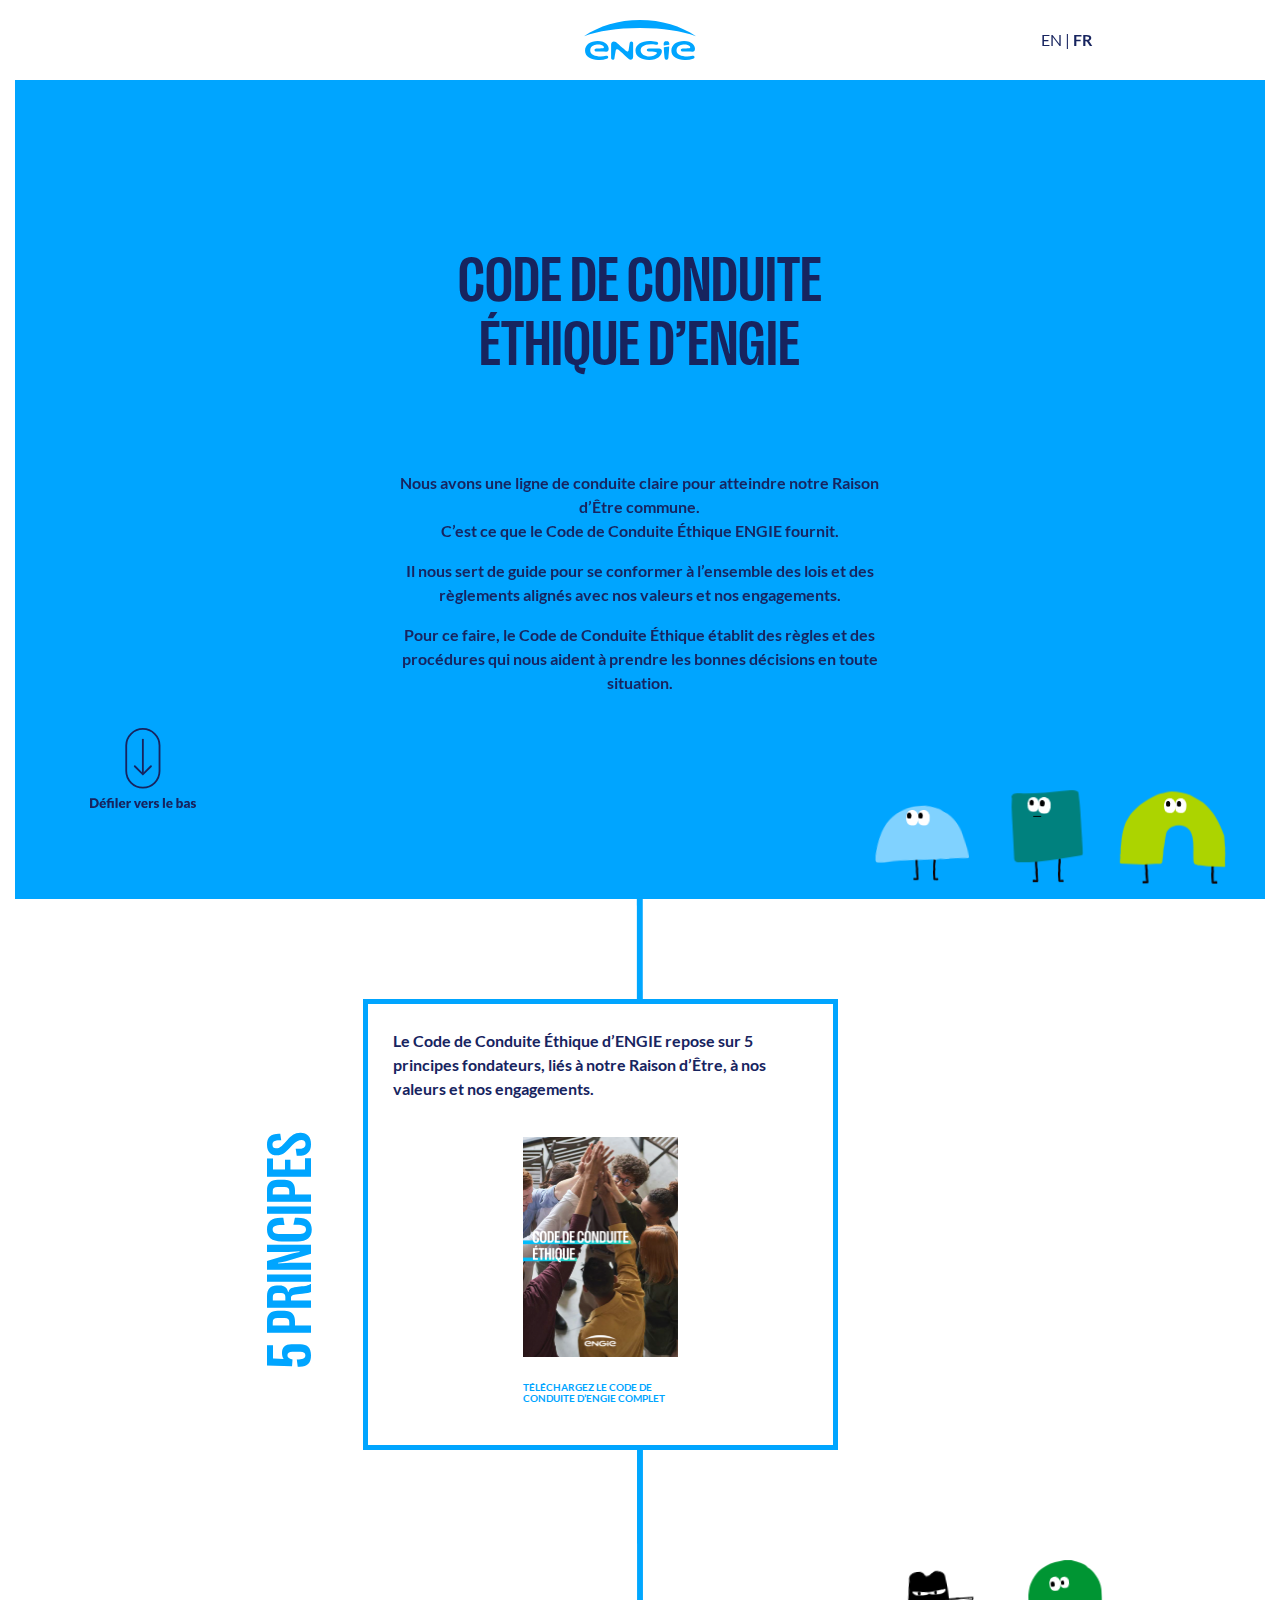
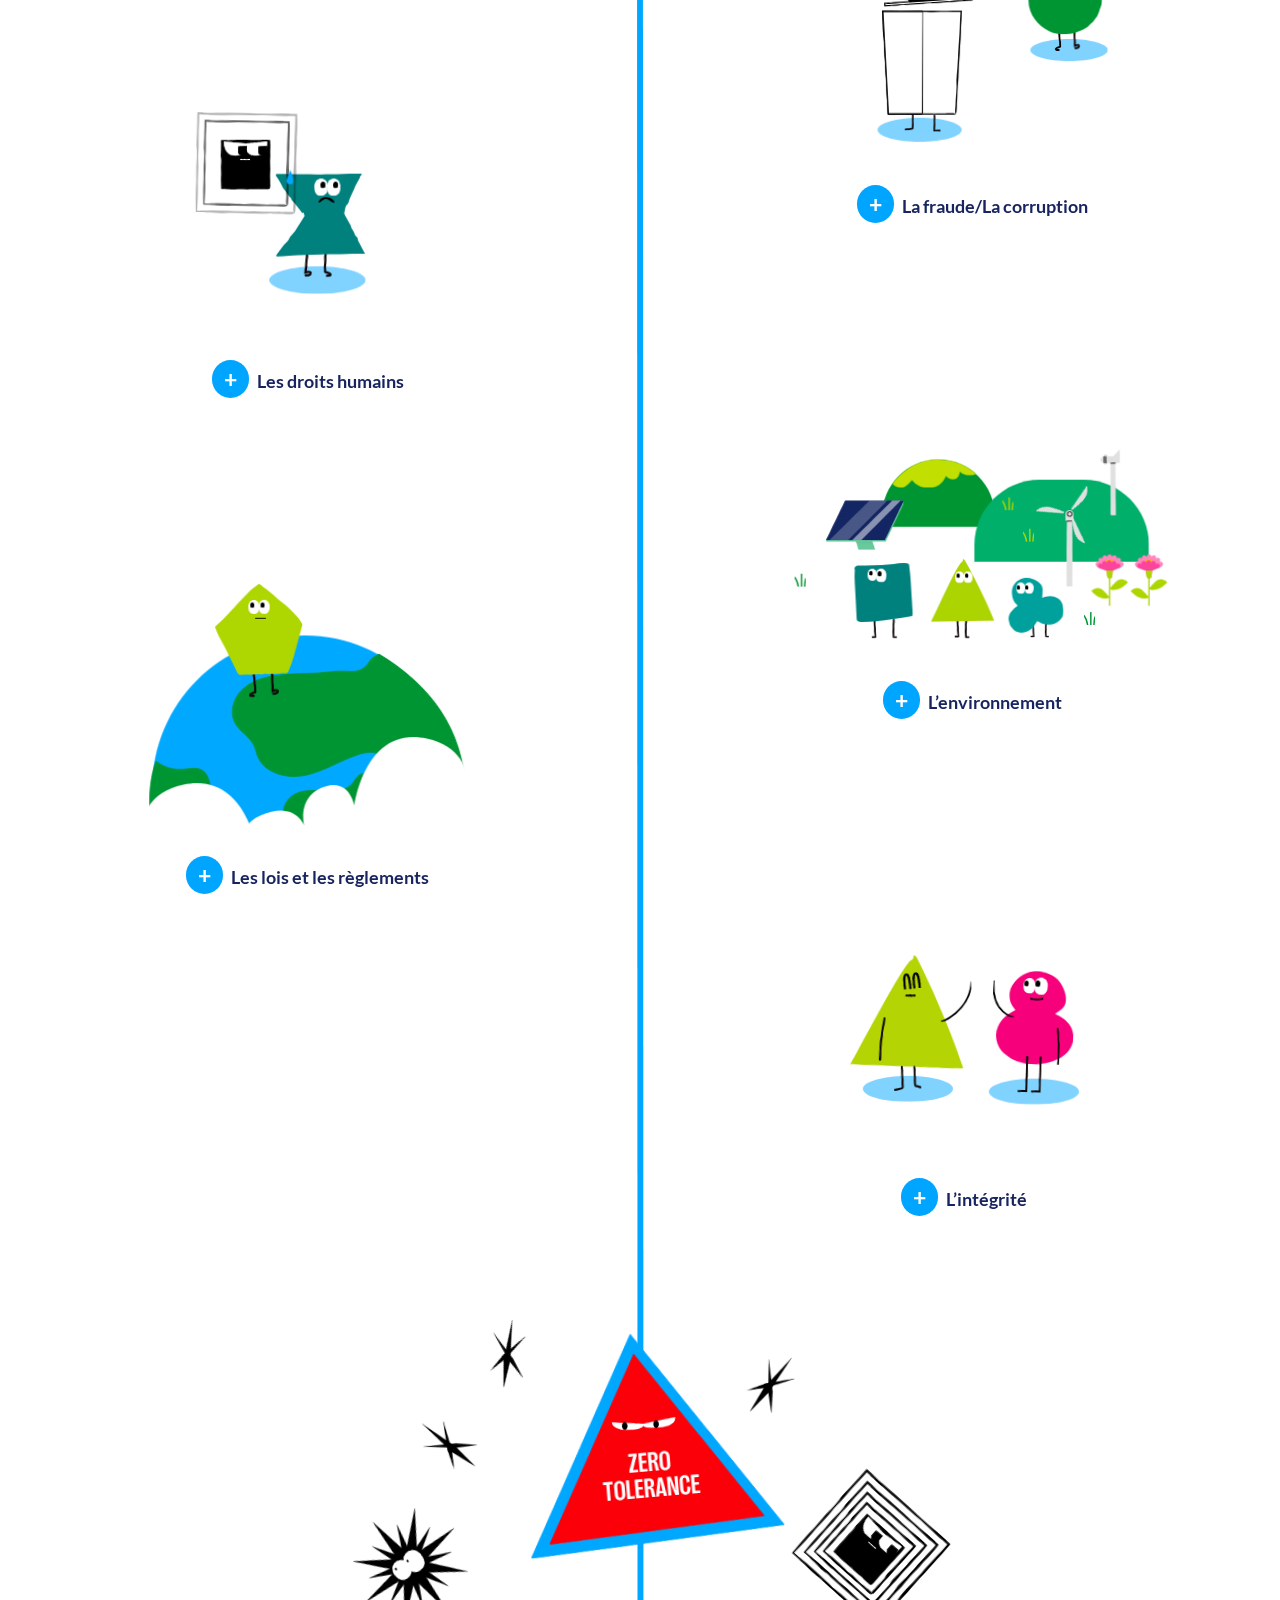
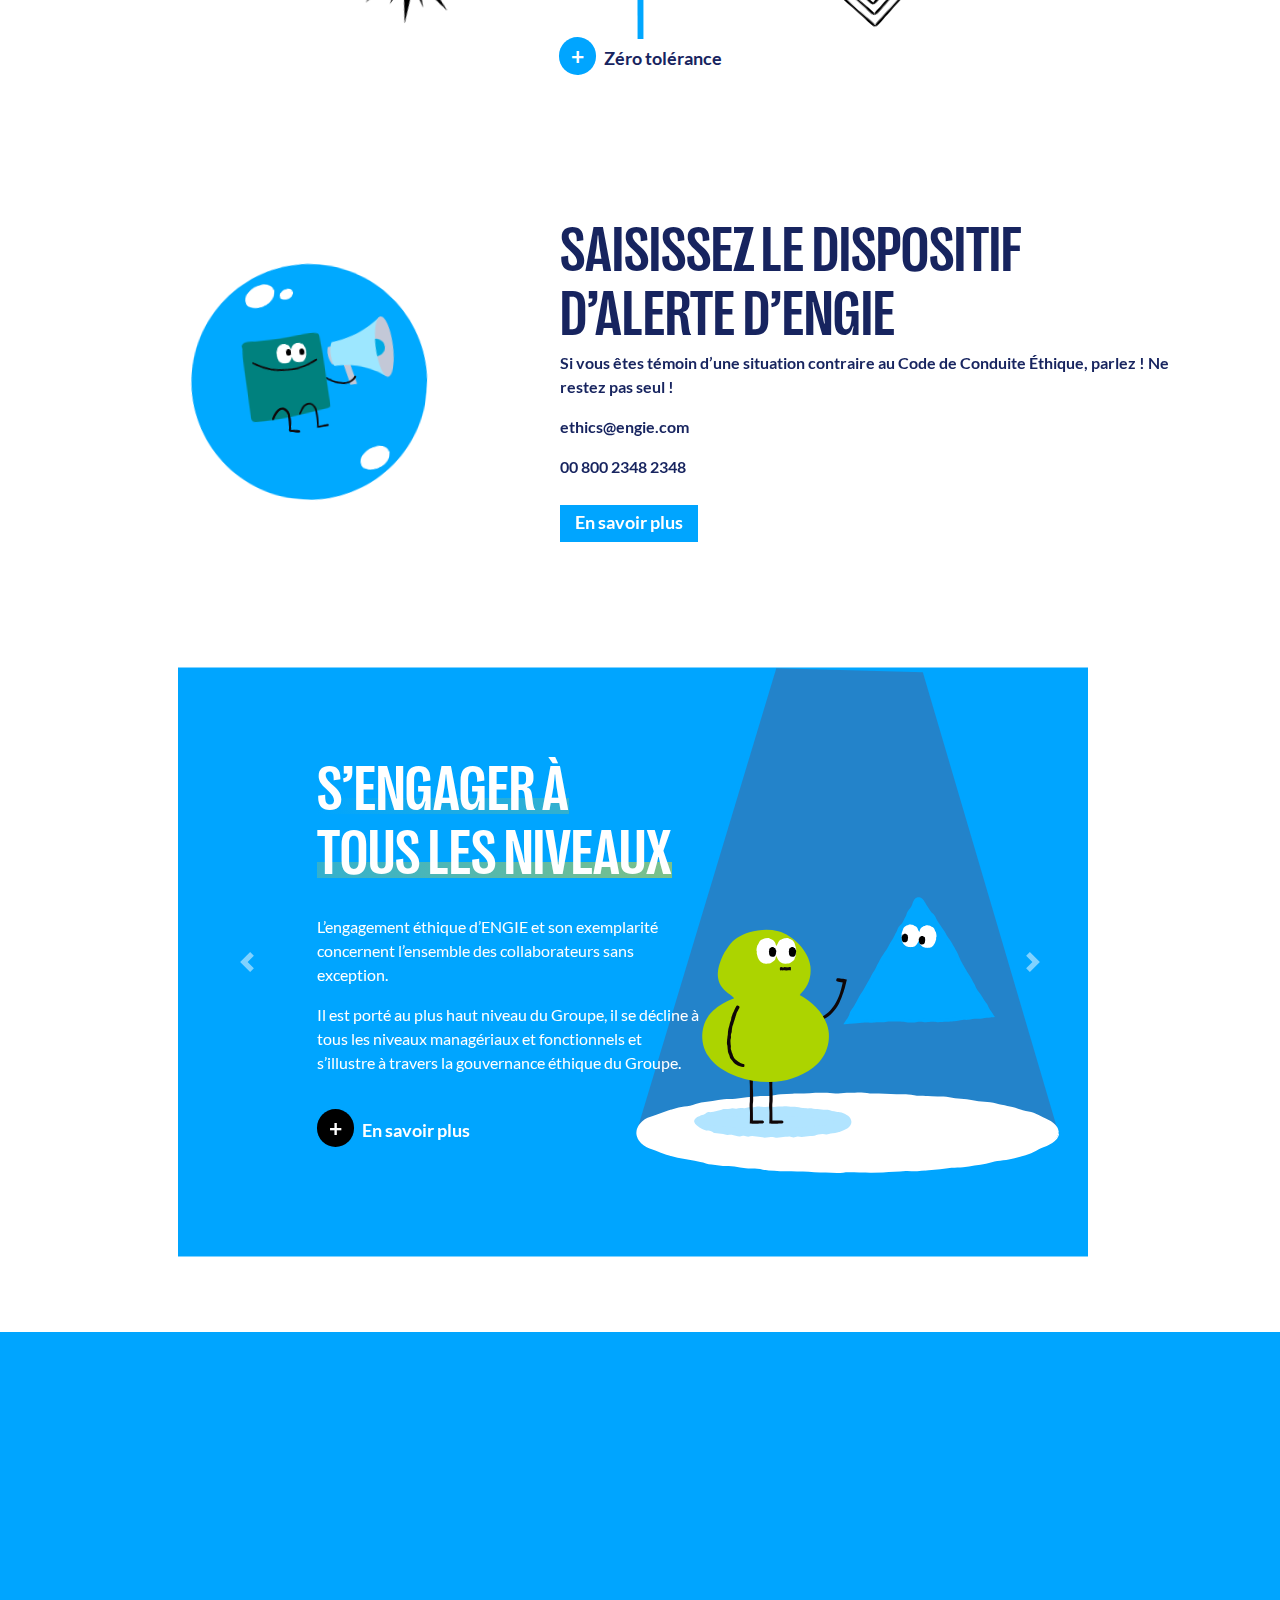
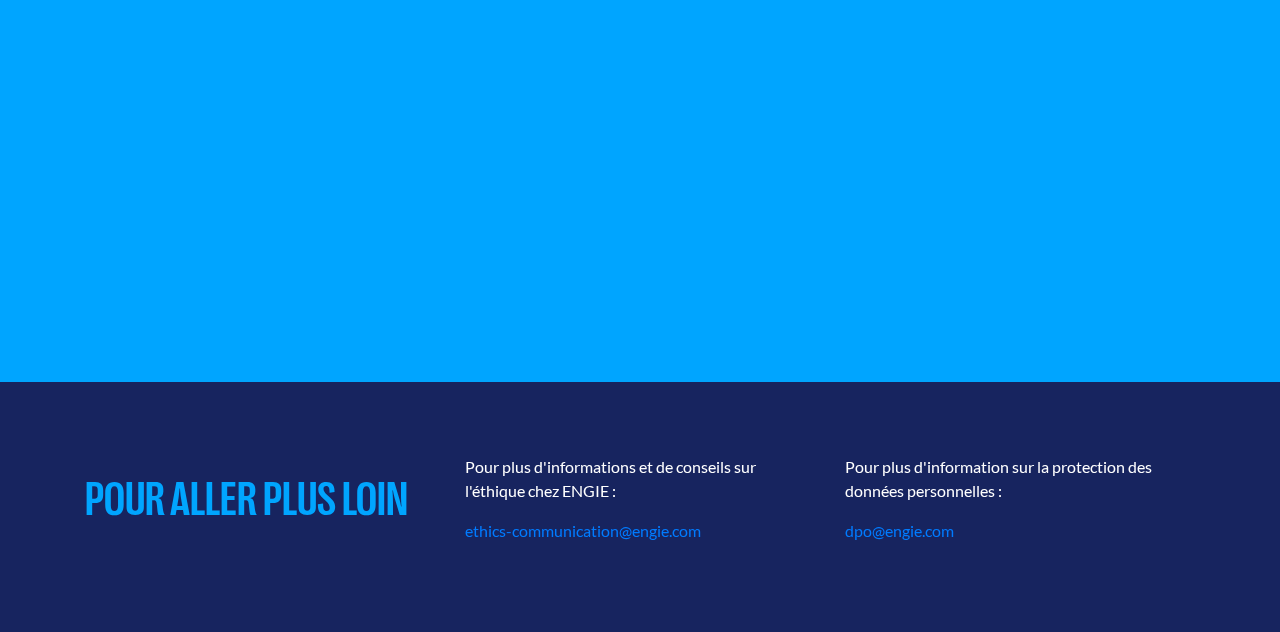
==== commit d8329763: "internal links" ====
--- a/index_fr.html
+++ b/index_fr.html
@@ -129,7 +129,7 @@
                       <span class="heading underline slide-title white">S’ENGAGER À<br />TOUS LES NIVEAUX</span>
                       <p class="white top">L’engagement éthique d’ENGIE et son exemplarité concernent l’ensemble des collaborateurs sans exception.</p>
                       <p class="white">Il est porté au plus haut niveau du Groupe, il se décline à tous les niveaux managériaux et fonctionnels et s’illustre à travers la gouvernance éthique du Groupe.</p>
-                      <a href="https://www.engie.com/groupe/ethique-et-compliance/principes-et-engagements" target="_blank"><button type="button" class="white"><span class="plus-icon black-bg">+</span>En savoir plus</button></a>
+                      <a href="https://login.microsoftonline.com/24139d14-c62c-4c47-8bdd-ce71ea1d50cf/oauth2/authorize?client%5Fid=00000003%2D0000%2D0ff1%2Dce00%2D000000000000&response%5Fmode=form%5Fpost&response%5Ftype=code%20id%5Ftoken&resource=00000003%2D0000%2D0ff1%2Dce00%2D000000000000&scope=openid&nonce=9A9AA23A0CEF86C0BE7518BD7596013C8DA253F1A1E7FBC6%2D6A37E290FB39821A2C0236FBEE8DDCFBAC797D1842409E71431353F1353D1C2F&redirect%5Furi=https%3A%2F%2Fengie%2Esharepoint%2Ecom%2F%5Fforms%2Fdefault%2Easpx&state=OD0w&claims=%7B%22id%5Ftoken%22%3A%7B%22xms%5Fcc%22%3A%7B%22values%22%3A%5B%22CP1%22%5D%7D%7D%7D&wsucxt=1&cobrandid=11bd8083%2D87e0%2D41b5%2Dbb78%2D0bc43c8a8e8a&client%2Drequest%2Did=4eb212a1%2Dc071%2D8000%2D33ce%2D063ad5d4643e" target="_blank"><button type="button" class="white"><span class="plus-icon black-bg">+</span>En savoir plus</button></a>
                     </div>
                   </div>
 
@@ -137,7 +137,7 @@
                     <div class="slide-content col-xl-5 offset-xl-2 col-sm-12">
                       <span class="heading underline slide-title white">S’INFORMER, <br />SE FORMER <br />ET PRÉVENIR</span>
                       <p class="white top">Pour lutter contre la corruption, tous les collaborateurs, particulièrement les plus exposés à ce risque, doivent être sensibilisés et formés pour prévenir des situations non conformes au Code de Conduite Éthique.</p>
-                      <a href="https://login.microsoftonline.com/24139d14-c62c-4c47-8bdd-ce71ea1d50cf/oauth2/authorize?client%5Fid=00000003%2D0000%2D0ff1%2Dce00%2D000000000000&response%5Fmode=form%5Fpost&response%5Ftype=code%20id%5Ftoken&resource=00000003%2D0000%2D0ff1%2Dce00%2D000000000000&scope=openid&nonce=5636262090828A10590D4CA772B01EBF6D1830B98F3CCC5F%2D342FE9D502B5F1A8E1B870A32CF5A7C33BFB10F8344EDE57A103E3ABE65E9970&redirect%5Furi=https%3A%2F%2Fengie%2Esharepoint%2Ecom%2F%5Fforms%2Fdefault%2Easpx&state=OD0w&claims=%7B%22id%5Ftoken%22%3A%7B%22xms%5Fcc%22%3A%7B%22values%22%3A%5B%22CP1%22%5D%7D%7D%7D&wsucxt=1&cobrandid=11bd8083%2D87e0%2D41b5%2Dbb78%2D0bc43c8a8e8a&client%2Drequest%2Did=f7430ca1%2D1035%2D8000%2D0a85%2Dc6604eab7b13" target="_blank"><button type="button" class="white"><span class="plus-icon black-bg">+</span>En savoir plus</button></a>
+                      <a href="https://login.microsoftonline.com/24139d14-c62c-4c47-8bdd-ce71ea1d50cf/oauth2/authorize?client%5Fid=00000003%2D0000%2D0ff1%2Dce00%2D000000000000&response%5Fmode=form%5Fpost&response%5Ftype=code%20id%5Ftoken&resource=00000003%2D0000%2D0ff1%2Dce00%2D000000000000&scope=openid&nonce=914BCA207B3EF74AC06FAE54FC2A29D1996388EC92007E21%2DD378BA01AF2A6339583EA8980FDD5FD02AA908C3441D4176C9BD5B8533F6FC89&redirect%5Furi=https%3A%2F%2Fengie%2Esharepoint%2Ecom%2F%5Fforms%2Fdefault%2Easpx&state=OD0w&claims=%7B%22id%5Ftoken%22%3A%7B%22xms%5Fcc%22%3A%7B%22values%22%3A%5B%22CP1%22%5D%7D%7D%7D&wsucxt=1&cobrandid=11bd8083%2D87e0%2D41b5%2Dbb78%2D0bc43c8a8e8a&client%2Drequest%2Did=46b212a1%2Dd0fe%2D8000%2D33ce%2D06b8bf7db8b5" target="_blank"><button type="button" class="white"><span class="plus-icon black-bg">+</span>En savoir plus</button></a>
                     </div>
                   </div>
 
@@ -237,7 +237,7 @@
                 <li>Les communautés locales doivent être systématiquement prises en compte</li>
               </ul>
             </h2>
-            <a href="https://login.microsoftonline.com/24139d14-c62c-4c47-8bdd-ce71ea1d50cf/oauth2/authorize?client%5Fid=00000003%2D0000%2D0ff1%2Dce00%2D000000000000&response%5Fmode=form%5Fpost&response%5Ftype=code%20id%5Ftoken&resource=00000003%2D0000%2D0ff1%2Dce00%2D000000000000&scope=openid&nonce=0C842697240A16F19454D4392AFA72BDB5BC37B761D13047%2D0059E56088C32CA86C9D7C5AC59471BFC57CFA550B7346AD8B0E4F2C4EF16D01&redirect%5Furi=https%3A%2F%2Fengie%2Esharepoint%2Ecom%2F%5Fforms%2Fdefault%2Easpx&state=OD0w&claims=%7B%22id%5Ftoken%22%3A%7B%22xms%5Fcc%22%3A%7B%22values%22%3A%5B%22CP1%22%5D%7D%7D%7D&wsucxt=1&cobrandid=11bd8083%2D87e0%2D41b5%2Dbb78%2D0bc43c8a8e8a&client%2Drequest%2Did=4af60ba1%2D30f6%2D8000%2D1131%2D7942031db739" target="_blank">Vous souhaitez en savoir plus ? Cliquez ici.</a>
+            <a href="https://login.microsoftonline.com/24139d14-c62c-4c47-8bdd-ce71ea1d50cf/oauth2/authorize?client%5Fid=00000003%2D0000%2D0ff1%2Dce00%2D000000000000&response%5Fmode=form%5Fpost&response%5Ftype=code%20id%5Ftoken&resource=00000003%2D0000%2D0ff1%2Dce00%2D000000000000&scope=openid&nonce=98B106BA2ABDE50159C0C8E6AFF483278D320A84723AE01F%2DD32AA4DBFC8483F0EDFDA8E564E83642D20D3EB212554DD1A746D18F4BCD06B6&redirect%5Furi=https%3A%2F%2Fengie%2Esharepoint%2Ecom%2F%5Fforms%2Fdefault%2Easpx&state=OD0w&claims=%7B%22id%5Ftoken%22%3A%7B%22xms%5Fcc%22%3A%7B%22values%22%3A%5B%22CP1%22%5D%7D%7D%7D&wsucxt=1&cobrandid=11bd8083%2D87e0%2D41b5%2Dbb78%2D0bc43c8a8e8a&client%2Drequest%2Did=70b212a1%2Dc000%2D8000%2D5881%2D6bea21d8e386" target="_blank">Vous souhaitez en savoir plus ? Cliquez ici.</a>
           </div>
         </div>
       </div>
@@ -253,7 +253,7 @@
           </div>
           <div class="modal-body">
             <h2 class="modal-h"><b>La protection de l’environnement est au cœur des préoccupations du Groupe et de ses engagements RSE.</b><br />Omettre d’effectuer une étude d’impact, qu’elle soit environnementale ou sociétale, ou l’effectuer partiellement, accepter de fournisseurs des pratiques qui transigent avec nos engagements en matière de développement durable, sont autant de manquements à nos engagements.</h2>
-            <a href="https://www.engie.com/analystes-rse/gouvernance/devoir-de-vigilance-des-risques-environnementaux-et-societaux" target="_blank">Vous souhaitez en savoir plus ? Cliquez ici.</a>
+            <a href="https://login.microsoftonline.com/24139d14-c62c-4c47-8bdd-ce71ea1d50cf/oauth2/authorize?client%5Fid=00000003%2D0000%2D0ff1%2Dce00%2D000000000000&response%5Fmode=form%5Fpost&response%5Ftype=code%20id%5Ftoken&resource=00000003%2D0000%2D0ff1%2Dce00%2D000000000000&scope=openid&nonce=481A926E311C134BD30186464EEA0524D17B48DA960D4A52%2DEC3D4454DD5D397C9AC50608F0D8E1DBB63EFA9349E38874D491157CA671686E&redirect%5Furi=https%3A%2F%2Fengie%2Esharepoint%2Ecom%2F%5Fforms%2Fdefault%2Easpx&state=OD0w&claims=%7B%22id%5Ftoken%22%3A%7B%22xms%5Fcc%22%3A%7B%22values%22%3A%5B%22CP1%22%5D%7D%7D%7D&wsucxt=1&cobrandid=11bd8083%2D87e0%2D41b5%2Dbb78%2D0bc43c8a8e8a&client%2Drequest%2Did=7fb212a1%2D809d%2D8000%2D5881%2D693112209ac6" target="_blank">Vous souhaitez en savoir plus ? Cliquez ici.</a>
           </div>
         </div>
       </div>
@@ -269,7 +269,7 @@
           </div>
           <div class="modal-body">
             <h2 class="modal-h"><b>Respecter les sanctions internationales et les règles sur le contrôle de l’exportation, être loyal dans nos pratiques commerciales et respecter la concurrence, sont des principes inaliénables, quelles que soient les zones d’activités.</b><br />Tout accord restreignant la concurrence, la favorisant ou la pénalisant (avec ou sans recours à la diffamation) est prohibé. Protéger l’entreprise, ses salariés et ses actifs (données personnelles, informations sensibles ou relevant de la propriété intellectuelle, etc.) est un impératif.</h2>
-            <a href="https://login.microsoftonline.com/24139d14-c62c-4c47-8bdd-ce71ea1d50cf/oauth2/authorize?client%5Fid=00000003%2D0000%2D0ff1%2Dce00%2D000000000000&response%5Fmode=form%5Fpost&response%5Ftype=code%20id%5Ftoken&resource=00000003%2D0000%2D0ff1%2Dce00%2D000000000000&scope=openid&nonce=554DBCC48F76475CA3C94E2B0FF805DCCB976D585C9F51C6%2D3488E3EF08D425730937A1B5F14ECDDC6D61A12B009AB6130F906F96CD1E00DD&redirect%5Furi=https%3A%2F%2Fengie%2Esharepoint%2Ecom%2F%5Fforms%2Fdefault%2Easpx&state=OD0w&claims=%7B%22id%5Ftoken%22%3A%7B%22xms%5Fcc%22%3A%7B%22values%22%3A%5B%22CP1%22%5D%7D%7D%7D&wsucxt=1&cobrandid=11bd8083%2D87e0%2D41b5%2Dbb78%2D0bc43c8a8e8a&client%2Drequest%2Did=51f60ba1%2D80fa%2D8000%2D1ad9%2D1dad82742773" target="_blank">Vous souhaitez en savoir plus ? Cliquez ici.</a>
+            <a href="https://login.microsoftonline.com/24139d14-c62c-4c47-8bdd-ce71ea1d50cf/oauth2/authorize?client%5Fid=00000003%2D0000%2D0ff1%2Dce00%2D000000000000&response%5Fmode=form%5Fpost&response%5Ftype=code%20id%5Ftoken&resource=00000003%2D0000%2D0ff1%2Dce00%2D000000000000&scope=openid&nonce=230A9774E8616E1331E193EDEF02647413CB756FBD2DEB24%2D9D19483ABE139431CE9ACA5B883E005272A4B0E607905F97DDC3708D3AED9C78&redirect%5Furi=https%3A%2F%2Fengie%2Esharepoint%2Ecom%2F%5Fforms%2Fdefault%2Easpx&state=OD0w&claims=%7B%22id%5Ftoken%22%3A%7B%22xms%5Fcc%22%3A%7B%22values%22%3A%5B%22CP1%22%5D%7D%7D%7D&wsucxt=1&cobrandid=11bd8083%2D87e0%2D41b5%2Dbb78%2D0bc43c8a8e8a&client%2Drequest%2Did=94b212a1%2D0060%2D8000%2D33ce%2D07bf06852b54" target="_blank">Vous souhaitez en savoir plus ? Cliquez ici.</a>
           </div>
         </div>
       </div>
@@ -285,7 +285,7 @@
           </div>
           <div class="modal-body">
             <h2 class="modal-h"><b>En interaction permanente avec les autorités publiques et parapubliques, ENGIE accorde la plus haute exigence à la qualité des projets qu'elle soutient, des bénéficiaires de ses actions et des relations, intègres et transparents, qui la lient à ses parties prenantes.</b><br /> Toute démarche non éthique destinée à influencer un tiers, toute action de mécénat engagée dans un contexte d’appel d’offre ou de renouvellement de contrat, est une entrave aux règles de transparence qui nous obligent.</h2>
-            <a href="https://login.microsoftonline.com/24139d14-c62c-4c47-8bdd-ce71ea1d50cf/oauth2/authorize?client%5Fid=00000003%2D0000%2D0ff1%2Dce00%2D000000000000&response%5Fmode=form%5Fpost&response%5Ftype=code%20id%5Ftoken&resource=00000003%2D0000%2D0ff1%2Dce00%2D000000000000&scope=openid&nonce=457F04F28D30DB056B99C89EB78D945EA77E944070785EFA%2D9B65144DB4691ACF47494277663BC0F5D731BA9DCC2E92981AD0B4E41743713C&redirect%5Furi=https%3A%2F%2Fengie%2Esharepoint%2Ecom%2F%5Fforms%2Fdefault%2Easpx&state=OD0w&claims=%7B%22id%5Ftoken%22%3A%7B%22xms%5Fcc%22%3A%7B%22values%22%3A%5B%22CP1%22%5D%7D%7D%7D&wsucxt=1&cobrandid=11bd8083%2D87e0%2D41b5%2Dbb78%2D0bc43c8a8e8a&client%2Drequest%2Did=59f60ba1%2D30e8%2D8000%2D0a85%2Dcba73121ccd4" target="_blank">Vous souhaitez en savoir plus ? Cliquez ici.</a>
+            <a href="https://login.microsoftonline.com/24139d14-c62c-4c47-8bdd-ce71ea1d50cf/oauth2/authorize?client%5Fid=00000003%2D0000%2D0ff1%2Dce00%2D000000000000&response%5Fmode=form%5Fpost&response%5Ftype=code%20id%5Ftoken&resource=00000003%2D0000%2D0ff1%2Dce00%2D000000000000&scope=openid&nonce=73C5275711024FD7AFBD3A119D50101DDC321C3FB4E59335%2D75B37B1F8DAC093CAA2ED705021018C4EFD283B33D603727C615211DE0481C82&redirect%5Furi=https%3A%2F%2Fengie%2Esharepoint%2Ecom%2F%5Fforms%2Fdefault%2Easpx&state=OD0w&claims=%7B%22id%5Ftoken%22%3A%7B%22xms%5Fcc%22%3A%7B%22values%22%3A%5B%22CP1%22%5D%7D%7D%7D&wsucxt=1&cobrandid=11bd8083%2D87e0%2D41b5%2Dbb78%2D0bc43c8a8e8a&client%2Drequest%2Did=abb212a1%2De045%2D8000%2D35ff%2D2b48e0f0bc44" target="_blank">Vous souhaitez en savoir plus ? Cliquez ici.</a>
           </div>
         </div>
       </div>
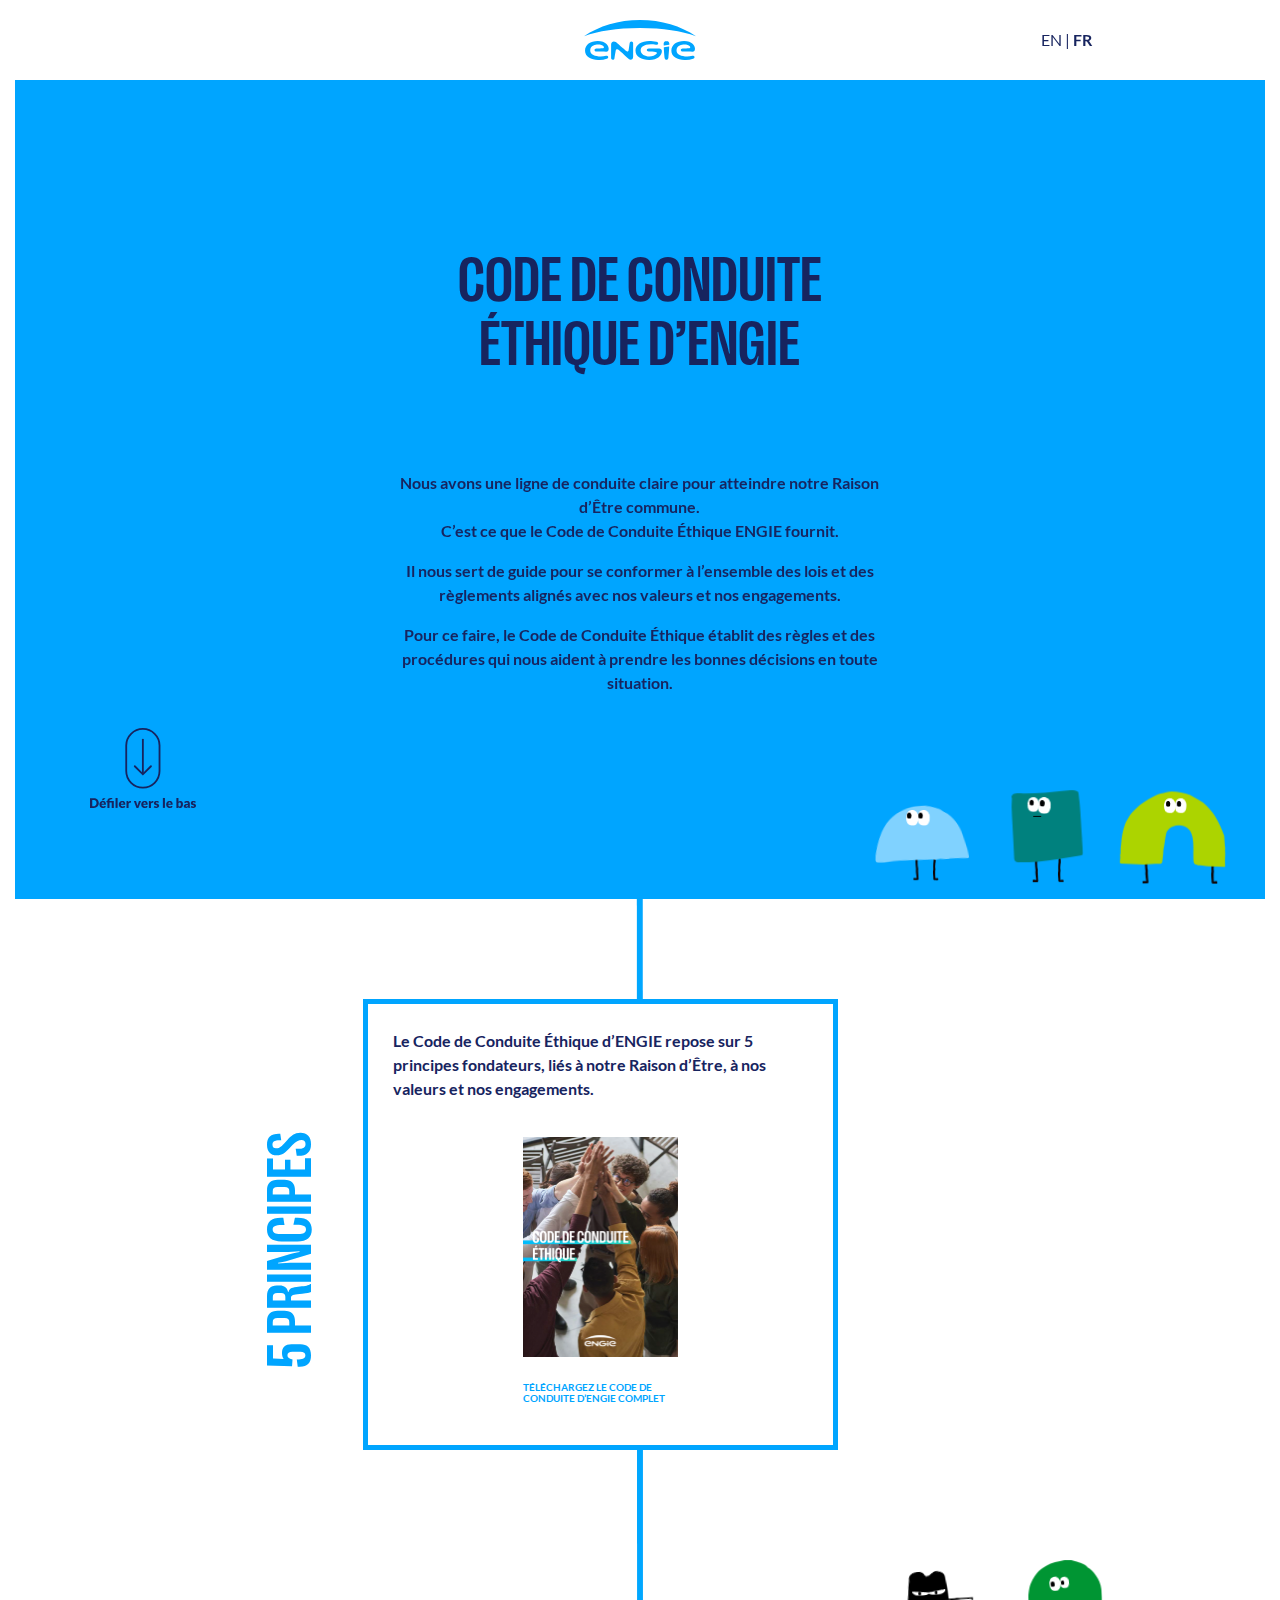
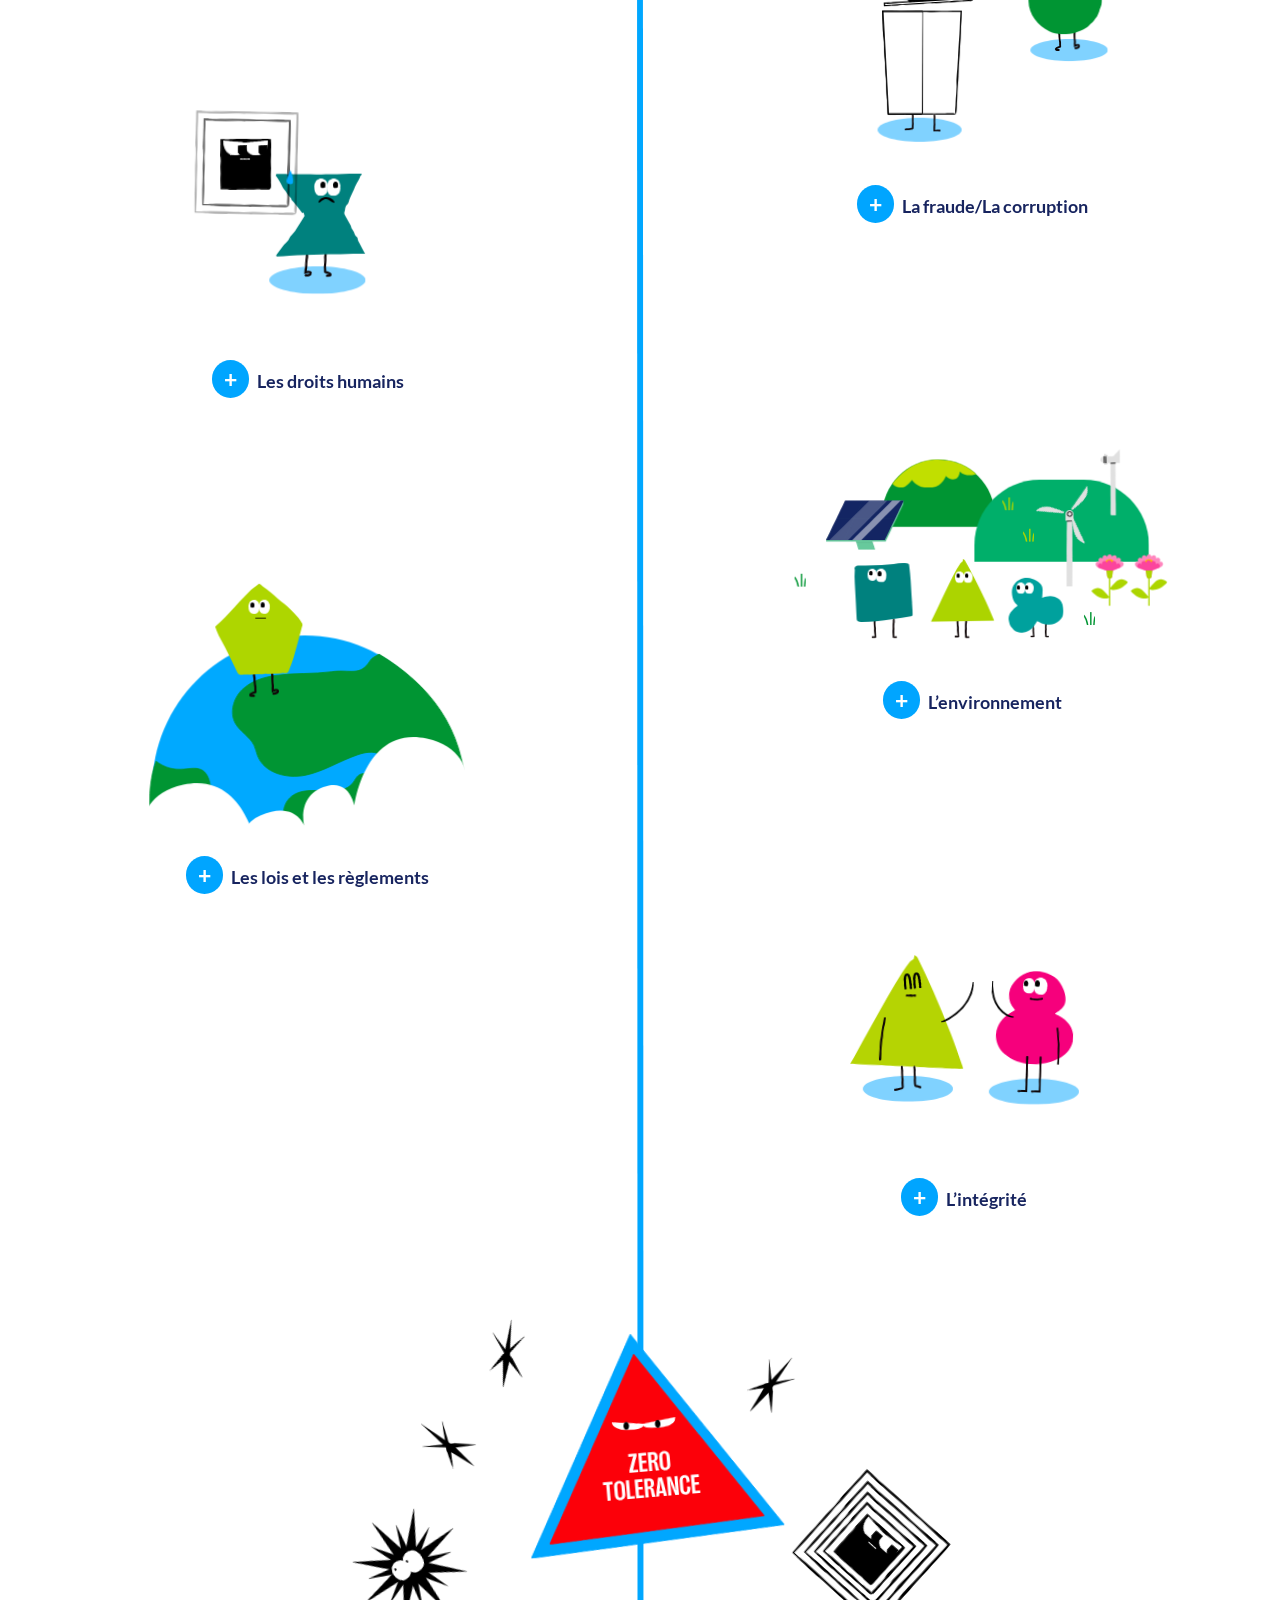
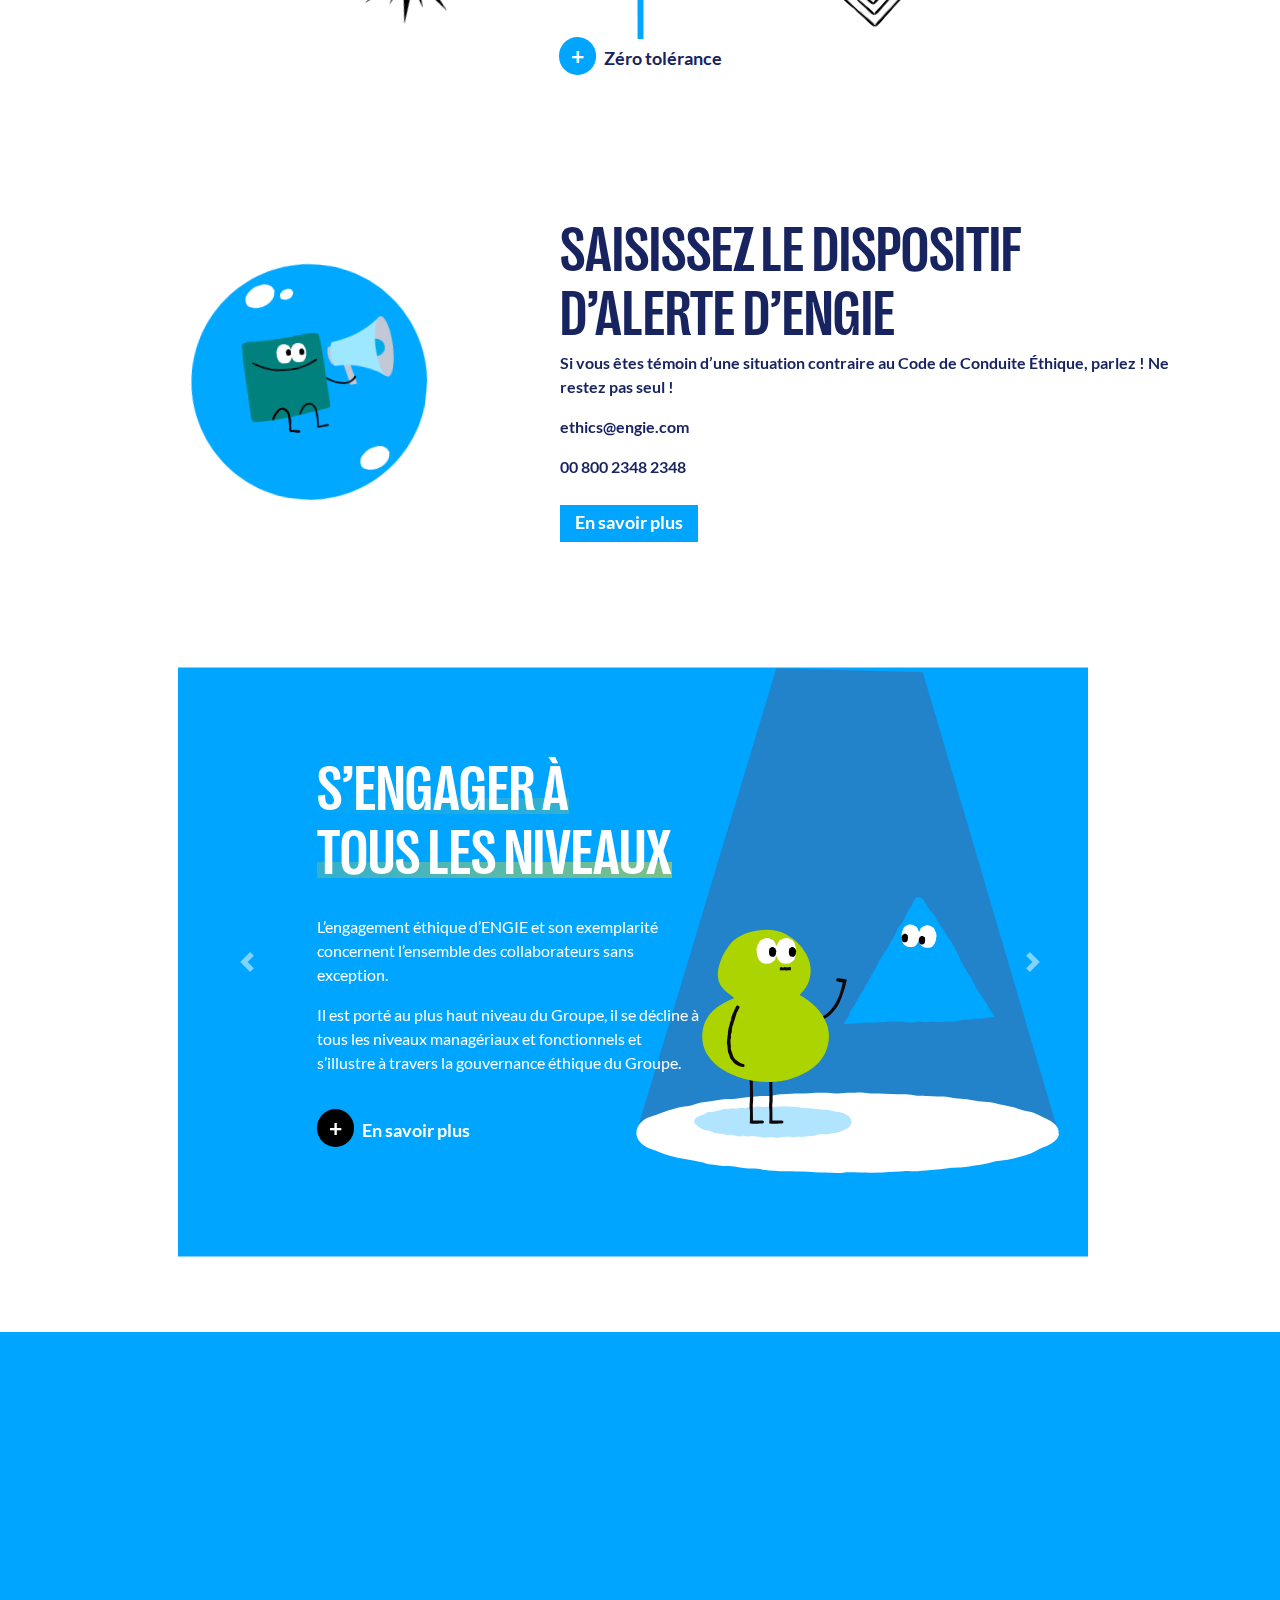
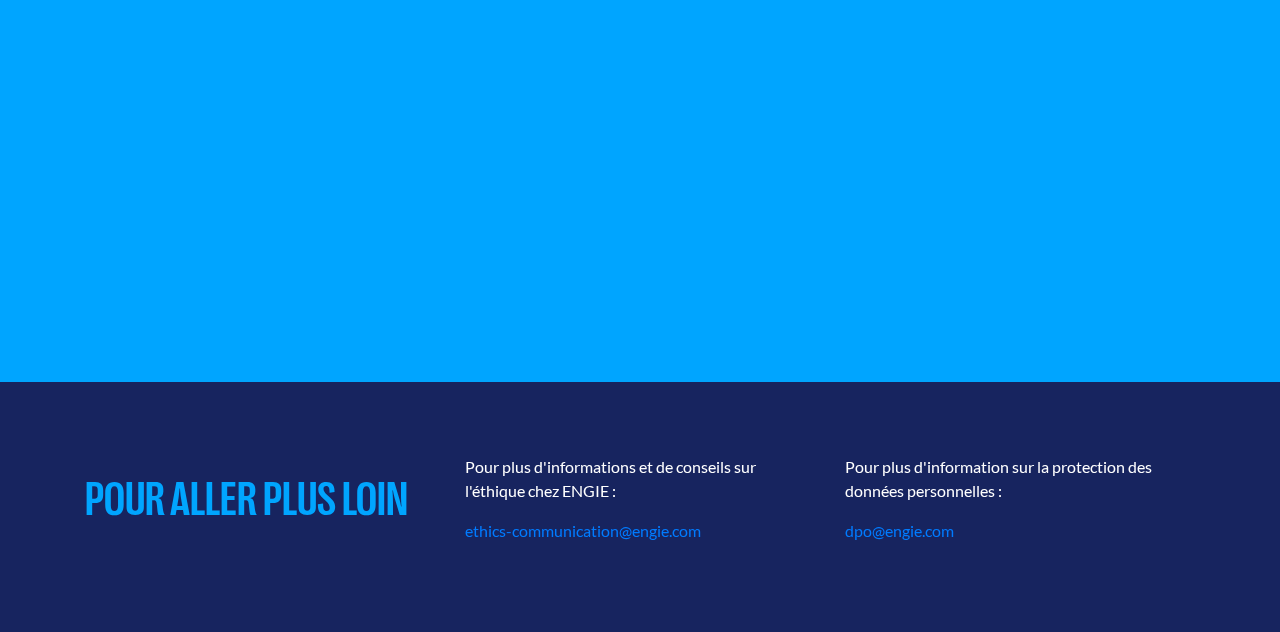
==== commit 3c460c27: "updated links for env and fraud" ====
--- a/index_fr.html
+++ b/index_fr.html
@@ -215,7 +215,7 @@
                 <li>Les opportunités professionnelles (stages compris) hors des procédures RH.</li>
               </ul>
             </h2>
-            <a href="https://login.microsoftonline.com/24139d14-c62c-4c47-8bdd-ce71ea1d50cf/oauth2/authorize?client%5Fid=00000003%2D0000%2D0ff1%2Dce00%2D000000000000&response%5Fmode=form%5Fpost&response%5Ftype=code%20id%5Ftoken&resource=00000003%2D0000%2D0ff1%2Dce00%2D000000000000&scope=openid&nonce=B5E7D676F6B2DAB32BFECA3B5F3BCBCA342E8E4AD7223FB9%2D06B214FBB02F7CB5CDFD1FE3B32A4361A3CCD0FE8D0339A15C5A8AEEE6EE491B&redirect%5Furi=https%3A%2F%2Fengie%2Esharepoint%2Ecom%2F%5Fforms%2Fdefault%2Easpx&state=OD0w&claims=%7B%22id%5Ftoken%22%3A%7B%22xms%5Fcc%22%3A%7B%22values%22%3A%5B%22CP1%22%5D%7D%7D%7D&wsucxt=1&cobrandid=11bd8083%2D87e0%2D41b5%2Dbb78%2D0bc43c8a8e8a&client%2Drequest%2Did=35f60ba1%2Db004%2D8000%2D1131%2D7fbb2d04b889" target="_blank">Vous souhaitez en savoir plus ? Cliquez ici.</a>
+            <a href="https://www.engie.com/groupe/ethique-et-compliance/politiques-et-procedures/referentiel-integrite-groupe" target="_blank">Vous souhaitez en savoir plus ? Cliquez ici.</a>
           </div>
         </div>
       </div>
@@ -253,7 +253,7 @@
           </div>
           <div class="modal-body">
             <h2 class="modal-h"><b>La protection de l’environnement est au cœur des préoccupations du Groupe et de ses engagements RSE.</b><br />Omettre d’effectuer une étude d’impact, qu’elle soit environnementale ou sociétale, ou l’effectuer partiellement, accepter de fournisseurs des pratiques qui transigent avec nos engagements en matière de développement durable, sont autant de manquements à nos engagements.</h2>
-            <a href="https://login.microsoftonline.com/24139d14-c62c-4c47-8bdd-ce71ea1d50cf/oauth2/authorize?client%5Fid=00000003%2D0000%2D0ff1%2Dce00%2D000000000000&response%5Fmode=form%5Fpost&response%5Ftype=code%20id%5Ftoken&resource=00000003%2D0000%2D0ff1%2Dce00%2D000000000000&scope=openid&nonce=481A926E311C134BD30186464EEA0524D17B48DA960D4A52%2DEC3D4454DD5D397C9AC50608F0D8E1DBB63EFA9349E38874D491157CA671686E&redirect%5Furi=https%3A%2F%2Fengie%2Esharepoint%2Ecom%2F%5Fforms%2Fdefault%2Easpx&state=OD0w&claims=%7B%22id%5Ftoken%22%3A%7B%22xms%5Fcc%22%3A%7B%22values%22%3A%5B%22CP1%22%5D%7D%7D%7D&wsucxt=1&cobrandid=11bd8083%2D87e0%2D41b5%2Dbb78%2D0bc43c8a8e8a&client%2Drequest%2Did=7fb212a1%2D809d%2D8000%2D5881%2D693112209ac6" target="_blank">Vous souhaitez en savoir plus ? Cliquez ici.</a>
+            <a href="https://www.engie.com/analystes-rse/gouvernance/devoir-de-vigilance-des-risques-environnementaux-et-societaux" target="_blank">Vous souhaitez en savoir plus ? Cliquez ici.</a>
           </div>
         </div>
       </div>
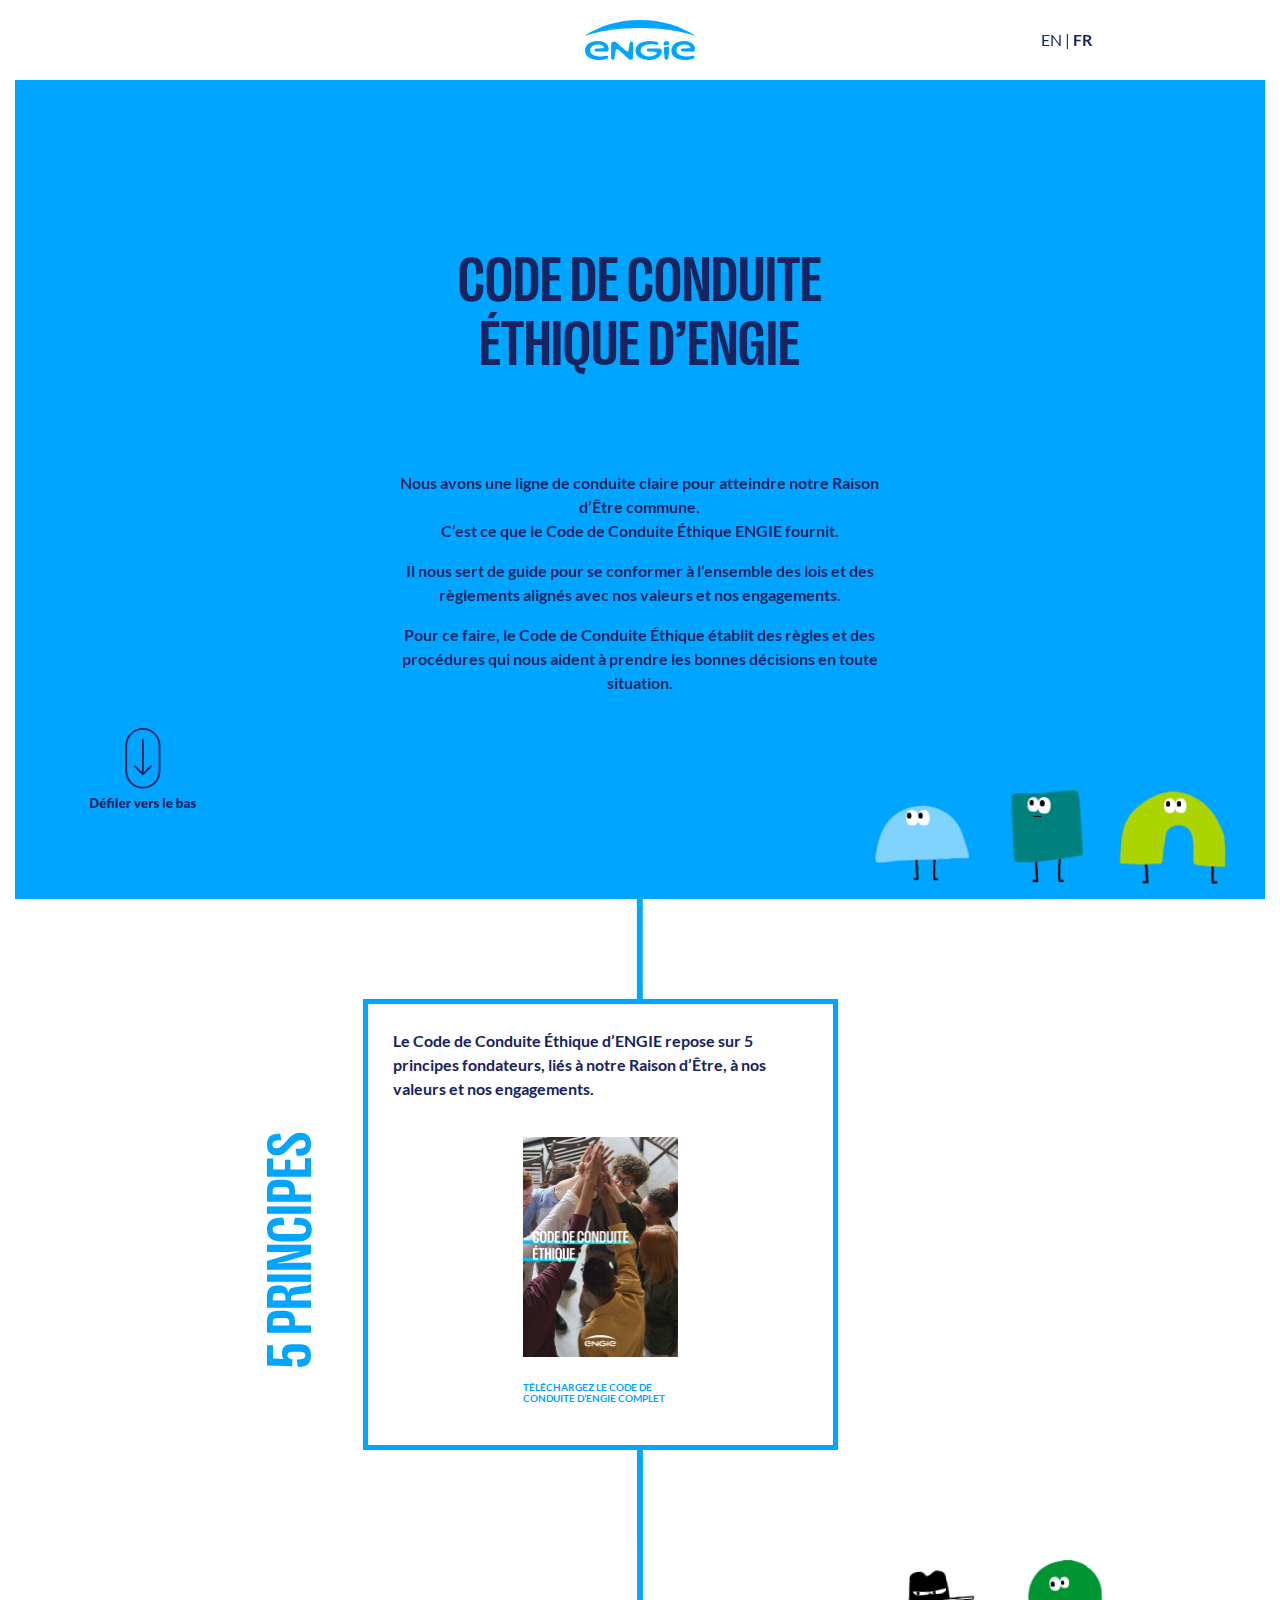
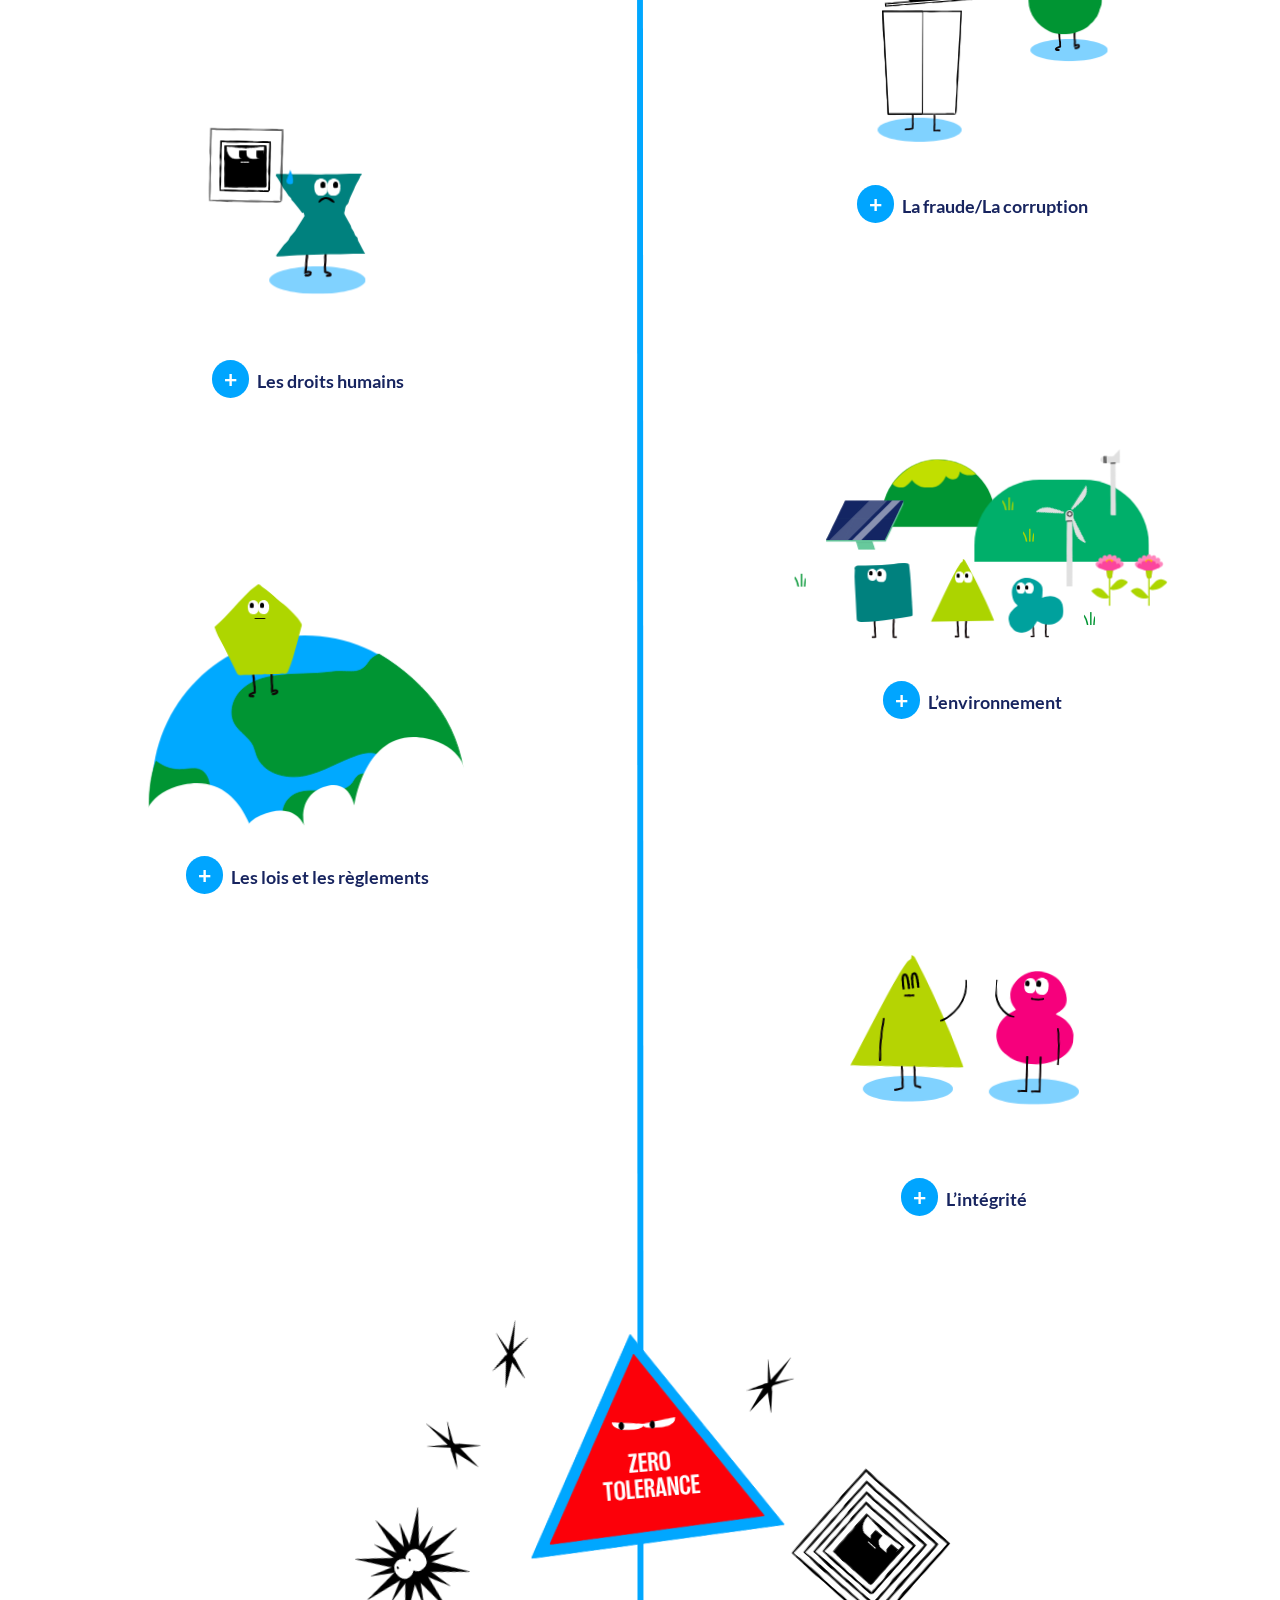
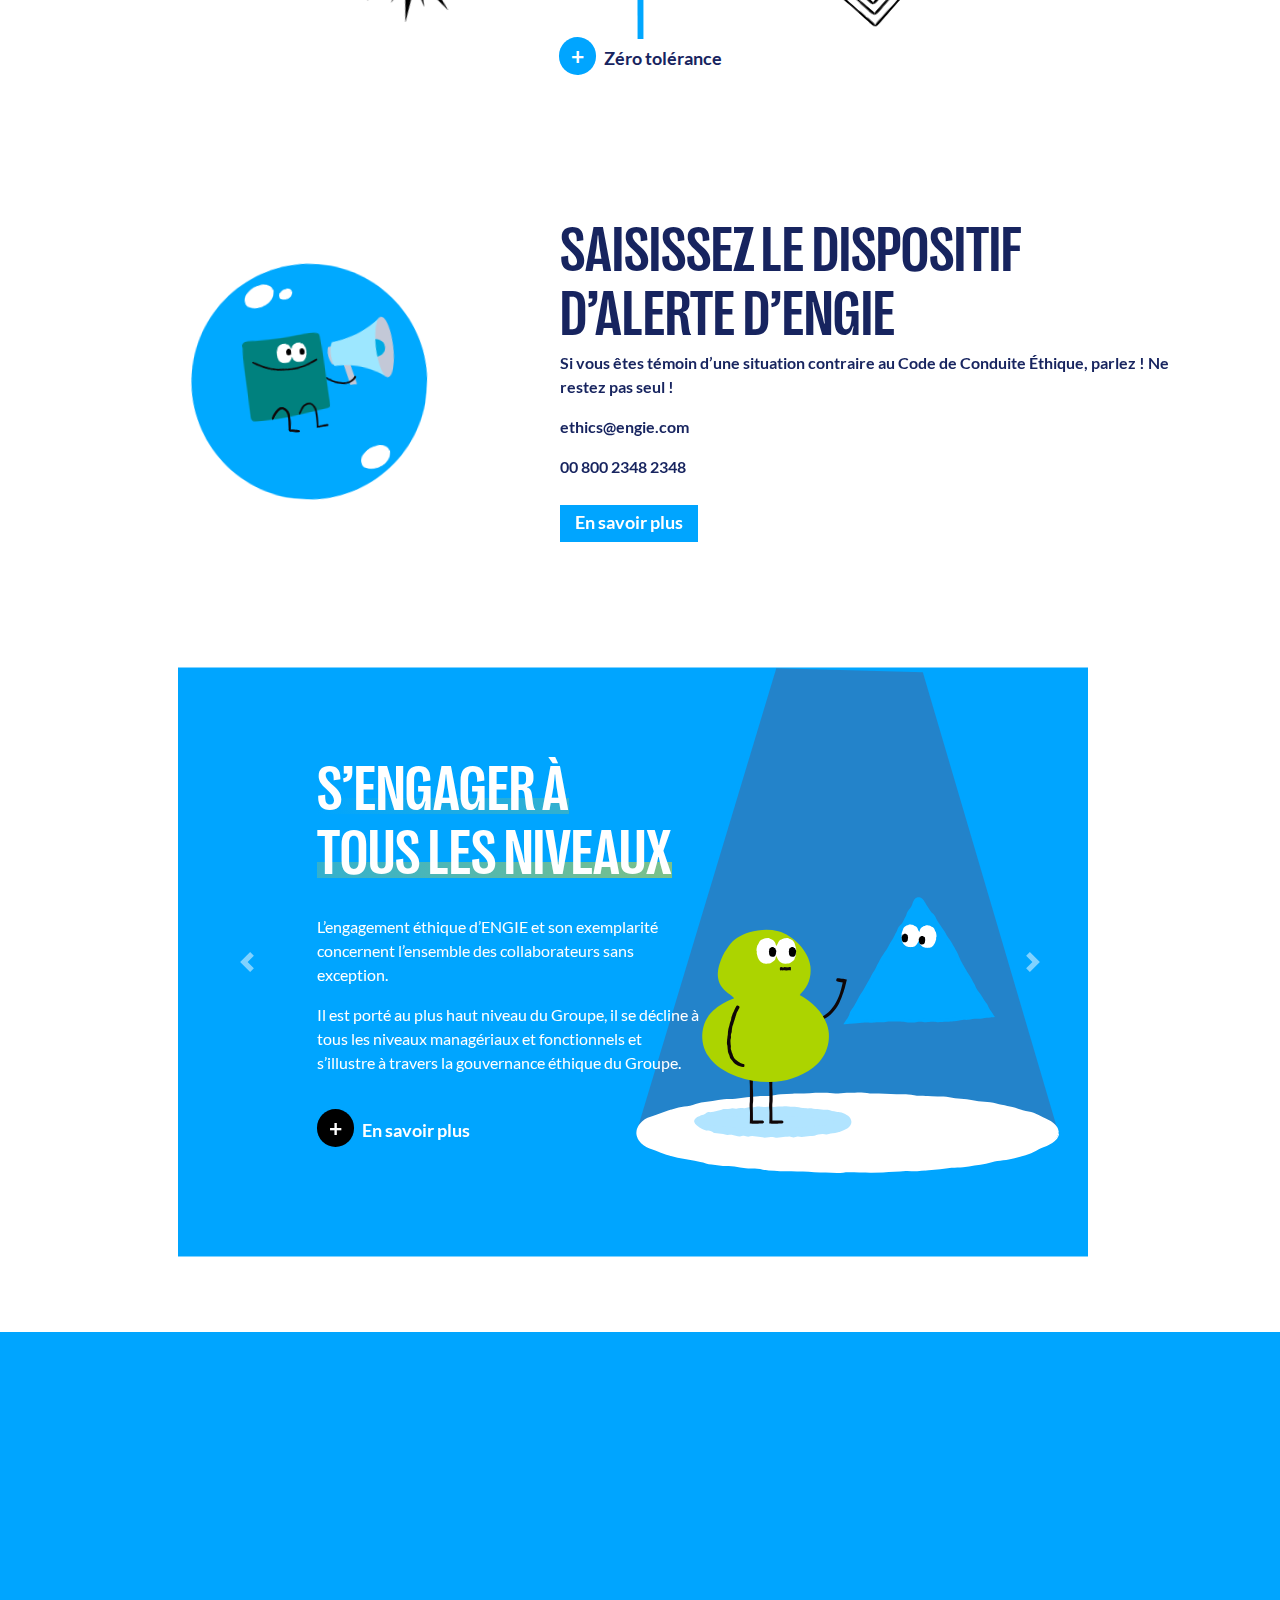
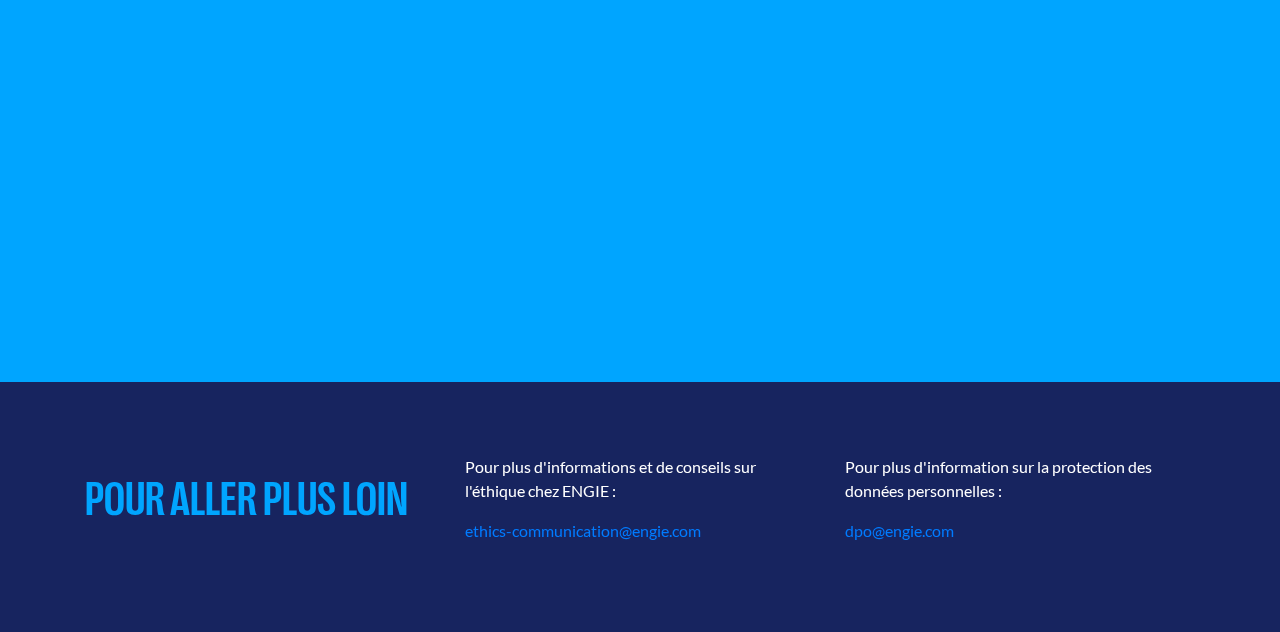
==== commit 8e6d3484: "new links" ====
--- a/index_fr.html
+++ b/index_fr.html
@@ -129,7 +129,7 @@
                       <span class="heading underline slide-title white">S’ENGAGER À<br />TOUS LES NIVEAUX</span>
                       <p class="white top">L’engagement éthique d’ENGIE et son exemplarité concernent l’ensemble des collaborateurs sans exception.</p>
                       <p class="white">Il est porté au plus haut niveau du Groupe, il se décline à tous les niveaux managériaux et fonctionnels et s’illustre à travers la gouvernance éthique du Groupe.</p>
-                      <a href="https://login.microsoftonline.com/24139d14-c62c-4c47-8bdd-ce71ea1d50cf/oauth2/authorize?client%5Fid=00000003%2D0000%2D0ff1%2Dce00%2D000000000000&response%5Fmode=form%5Fpost&response%5Ftype=code%20id%5Ftoken&resource=00000003%2D0000%2D0ff1%2Dce00%2D000000000000&scope=openid&nonce=9A9AA23A0CEF86C0BE7518BD7596013C8DA253F1A1E7FBC6%2D6A37E290FB39821A2C0236FBEE8DDCFBAC797D1842409E71431353F1353D1C2F&redirect%5Furi=https%3A%2F%2Fengie%2Esharepoint%2Ecom%2F%5Fforms%2Fdefault%2Easpx&state=OD0w&claims=%7B%22id%5Ftoken%22%3A%7B%22xms%5Fcc%22%3A%7B%22values%22%3A%5B%22CP1%22%5D%7D%7D%7D&wsucxt=1&cobrandid=11bd8083%2D87e0%2D41b5%2Dbb78%2D0bc43c8a8e8a&client%2Drequest%2Did=4eb212a1%2Dc071%2D8000%2D33ce%2D063ad5d4643e" target="_blank"><button type="button" class="white"><span class="plus-icon black-bg">+</span>En savoir plus</button></a>
+                      <a href="https://engie.sharepoint.com/sites/MyEthicsCompliancePrivacy/SitePages/QUI-SOMMES-NOUS-.aspx" target="_blank"><button type="button" class="white"><span class="plus-icon black-bg">+</span>En savoir plus</button></a>
                     </div>
                   </div>
 
@@ -137,7 +137,7 @@
                     <div class="slide-content col-xl-5 offset-xl-2 col-sm-12">
                       <span class="heading underline slide-title white">S’INFORMER, <br />SE FORMER <br />ET PRÉVENIR</span>
                       <p class="white top">Pour lutter contre la corruption, tous les collaborateurs, particulièrement les plus exposés à ce risque, doivent être sensibilisés et formés pour prévenir des situations non conformes au Code de Conduite Éthique.</p>
-                      <a href="https://login.microsoftonline.com/24139d14-c62c-4c47-8bdd-ce71ea1d50cf/oauth2/authorize?client%5Fid=00000003%2D0000%2D0ff1%2Dce00%2D000000000000&response%5Fmode=form%5Fpost&response%5Ftype=code%20id%5Ftoken&resource=00000003%2D0000%2D0ff1%2Dce00%2D000000000000&scope=openid&nonce=914BCA207B3EF74AC06FAE54FC2A29D1996388EC92007E21%2DD378BA01AF2A6339583EA8980FDD5FD02AA908C3441D4176C9BD5B8533F6FC89&redirect%5Furi=https%3A%2F%2Fengie%2Esharepoint%2Ecom%2F%5Fforms%2Fdefault%2Easpx&state=OD0w&claims=%7B%22id%5Ftoken%22%3A%7B%22xms%5Fcc%22%3A%7B%22values%22%3A%5B%22CP1%22%5D%7D%7D%7D&wsucxt=1&cobrandid=11bd8083%2D87e0%2D41b5%2Dbb78%2D0bc43c8a8e8a&client%2Drequest%2Did=46b212a1%2Dd0fe%2D8000%2D33ce%2D06b8bf7db8b5" target="_blank"><button type="button" class="white"><span class="plus-icon black-bg">+</span>En savoir plus</button></a>
+                      <a href="https://engie.sharepoint.com/sites/MyEthicsCompliancePrivacy/SitePages/NOS%20OUTILS.aspx" target="_blank"><button type="button" class="white"><span class="plus-icon black-bg">+</span>En savoir plus</button></a>
                     </div>
                   </div>
 
@@ -145,7 +145,7 @@
                     <div class="slide-content col-xl-5 offset-xl-2 col-sm-12">
                       <span class="heading underline slide-title white">LES FONDEMENTS DE NOS PRINCIPES ÉTHIQUES</span>
                       <p class="white top">Les principes éthiques de notre Groupe s’appuient sur les plus hauts standards internationaux que nous promouvons dans tous nos projets.</p>
-                      <a href="https://login.microsoftonline.com/24139d14-c62c-4c47-8bdd-ce71ea1d50cf/oauth2/authorize?client%5Fid=00000003%2D0000%2D0ff1%2Dce00%2D000000000000&response%5Fmode=form%5Fpost&response%5Ftype=code%20id%5Ftoken&resource=00000003%2D0000%2D0ff1%2Dce00%2D000000000000&scope=openid&nonce=4CC48DAF8814D964311D6CB33B144530BB3199B8B476DF7F%2D0D01368AE8BEDE7A17275CCDD4D6DA93915EC1D138A696FFBA10F459E871374C&redirect%5Furi=https%3A%2F%2Fengie%2Esharepoint%2Ecom%2F%5Fforms%2Fdefault%2Easpx&state=OD0w&claims=%7B%22id%5Ftoken%22%3A%7B%22xms%5Fcc%22%3A%7B%22values%22%3A%5B%22CP1%22%5D%7D%7D%7D&wsucxt=1&cobrandid=11bd8083%2D87e0%2D41b5%2Dbb78%2D0bc43c8a8e8a&client%2Drequest%2Did=ee430ca1%2Df0cc%2D8000%2D0a85%2Dc07dceb61860" target="_blank"><button type="button" class="white"><span class="plus-icon black-bg">+</span>En savoir plus</button></a>
+                      <a href="https://engie.sharepoint.com/sites/MyEthicsCompliancePrivacy/SitePages/Home.aspx" target="_blank"><button type="button" class="white"><span class="plus-icon black-bg">+</span>En savoir plus</button></a>
                     </div>
                   </div>
                   
@@ -237,7 +237,7 @@
                 <li>Les communautés locales doivent être systématiquement prises en compte</li>
               </ul>
             </h2>
-            <a href="https://login.microsoftonline.com/24139d14-c62c-4c47-8bdd-ce71ea1d50cf/oauth2/authorize?client%5Fid=00000003%2D0000%2D0ff1%2Dce00%2D000000000000&response%5Fmode=form%5Fpost&response%5Ftype=code%20id%5Ftoken&resource=00000003%2D0000%2D0ff1%2Dce00%2D000000000000&scope=openid&nonce=98B106BA2ABDE50159C0C8E6AFF483278D320A84723AE01F%2DD32AA4DBFC8483F0EDFDA8E564E83642D20D3EB212554DD1A746D18F4BCD06B6&redirect%5Furi=https%3A%2F%2Fengie%2Esharepoint%2Ecom%2F%5Fforms%2Fdefault%2Easpx&state=OD0w&claims=%7B%22id%5Ftoken%22%3A%7B%22xms%5Fcc%22%3A%7B%22values%22%3A%5B%22CP1%22%5D%7D%7D%7D&wsucxt=1&cobrandid=11bd8083%2D87e0%2D41b5%2Dbb78%2D0bc43c8a8e8a&client%2Drequest%2Did=70b212a1%2Dc000%2D8000%2D5881%2D6bea21d8e386" target="_blank">Vous souhaitez en savoir plus ? Cliquez ici.</a>
+            <a href="https://engie.sharepoint.com/sites/MyEthicsCompliancePrivacy/REFERENTIAL INTEGRITY/Forms/AllItems.aspx" target="_blank">Vous souhaitez en savoir plus ? Cliquez ici.</a>
           </div>
         </div>
       </div>
@@ -269,7 +269,7 @@
           </div>
           <div class="modal-body">
             <h2 class="modal-h"><b>Respecter les sanctions internationales et les règles sur le contrôle de l’exportation, être loyal dans nos pratiques commerciales et respecter la concurrence, sont des principes inaliénables, quelles que soient les zones d’activités.</b><br />Tout accord restreignant la concurrence, la favorisant ou la pénalisant (avec ou sans recours à la diffamation) est prohibé. Protéger l’entreprise, ses salariés et ses actifs (données personnelles, informations sensibles ou relevant de la propriété intellectuelle, etc.) est un impératif.</h2>
-            <a href="https://login.microsoftonline.com/24139d14-c62c-4c47-8bdd-ce71ea1d50cf/oauth2/authorize?client%5Fid=00000003%2D0000%2D0ff1%2Dce00%2D000000000000&response%5Fmode=form%5Fpost&response%5Ftype=code%20id%5Ftoken&resource=00000003%2D0000%2D0ff1%2Dce00%2D000000000000&scope=openid&nonce=230A9774E8616E1331E193EDEF02647413CB756FBD2DEB24%2D9D19483ABE139431CE9ACA5B883E005272A4B0E607905F97DDC3708D3AED9C78&redirect%5Furi=https%3A%2F%2Fengie%2Esharepoint%2Ecom%2F%5Fforms%2Fdefault%2Easpx&state=OD0w&claims=%7B%22id%5Ftoken%22%3A%7B%22xms%5Fcc%22%3A%7B%22values%22%3A%5B%22CP1%22%5D%7D%7D%7D&wsucxt=1&cobrandid=11bd8083%2D87e0%2D41b5%2Dbb78%2D0bc43c8a8e8a&client%2Drequest%2Did=94b212a1%2D0060%2D8000%2D33ce%2D07bf06852b54" target="_blank">Vous souhaitez en savoir plus ? Cliquez ici.</a>
+            <a href="https://engie.sharepoint.com/sites/MyEthicsCompliancePrivacy/SitePages/CONFORMITE.aspx" target="_blank">Vous souhaitez en savoir plus ? Cliquez ici.</a>
           </div>
         </div>
       </div>
@@ -285,7 +285,7 @@
           </div>
           <div class="modal-body">
             <h2 class="modal-h"><b>En interaction permanente avec les autorités publiques et parapubliques, ENGIE accorde la plus haute exigence à la qualité des projets qu'elle soutient, des bénéficiaires de ses actions et des relations, intègres et transparents, qui la lient à ses parties prenantes.</b><br /> Toute démarche non éthique destinée à influencer un tiers, toute action de mécénat engagée dans un contexte d’appel d’offre ou de renouvellement de contrat, est une entrave aux règles de transparence qui nous obligent.</h2>
-            <a href="https://login.microsoftonline.com/24139d14-c62c-4c47-8bdd-ce71ea1d50cf/oauth2/authorize?client%5Fid=00000003%2D0000%2D0ff1%2Dce00%2D000000000000&response%5Fmode=form%5Fpost&response%5Ftype=code%20id%5Ftoken&resource=00000003%2D0000%2D0ff1%2Dce00%2D000000000000&scope=openid&nonce=73C5275711024FD7AFBD3A119D50101DDC321C3FB4E59335%2D75B37B1F8DAC093CAA2ED705021018C4EFD283B33D603727C615211DE0481C82&redirect%5Furi=https%3A%2F%2Fengie%2Esharepoint%2Ecom%2F%5Fforms%2Fdefault%2Easpx&state=OD0w&claims=%7B%22id%5Ftoken%22%3A%7B%22xms%5Fcc%22%3A%7B%22values%22%3A%5B%22CP1%22%5D%7D%7D%7D&wsucxt=1&cobrandid=11bd8083%2D87e0%2D41b5%2Dbb78%2D0bc43c8a8e8a&client%2Drequest%2Did=abb212a1%2De045%2D8000%2D35ff%2D2b48e0f0bc44" target="_blank">Vous souhaitez en savoir plus ? Cliquez ici.</a>
+            <a href="https://engie.sharepoint.com/sites/MyEthicsCompliancePrivacy/REFERENTIAL%20INTEGRITY/Forms/AllItems.aspx" target="_blank">Vous souhaitez en savoir plus ? Cliquez ici.</a>
           </div>
         </div>
       </div>
